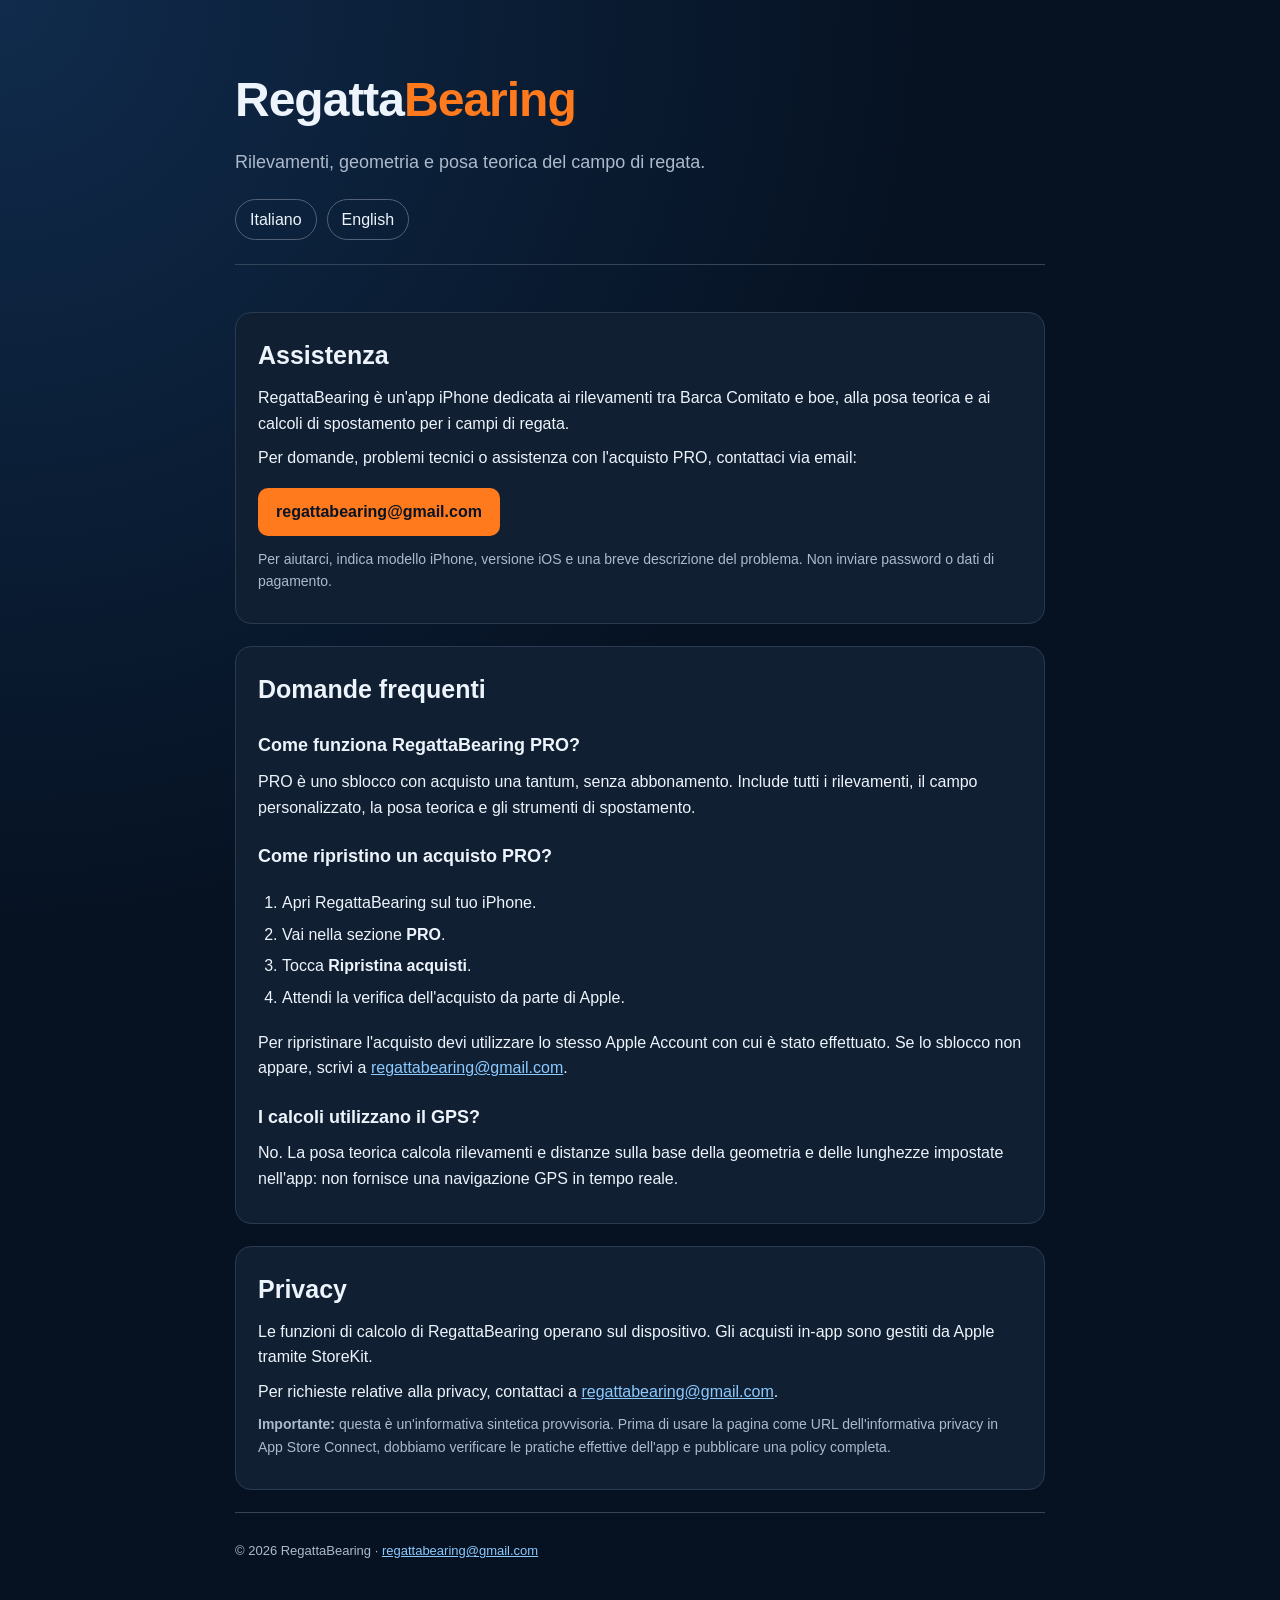
==== index.html @ 89278341 "Create index.html" ====
<!doctype html>
<html lang="it">
<head>
  <meta charset="utf-8">
  <meta name="viewport" content="width=device-width, initial-scale=1">
  <meta name="description" content="Assistenza e informazioni per RegattaBearing, app per rilevamenti e posa teorica dei campi di regata.">
  <title>RegattaBearing | Support</title>
  <style>
    :root{color-scheme:dark;--bg:#061222;--card:#101f32;--text:#edf4fc;--muted:#adbacb;--orange:#ff791d;--blue:#50a9fa}
    *{box-sizing:border-box}html{scroll-behavior:smooth}body{margin:0;background:radial-gradient(circle at top left,#102b4c 0,#061222 45%);color:var(--text);font:16px/1.6 -apple-system,BlinkMacSystemFont,"Segoe UI",sans-serif}
    .wrap{max-width:850px;margin:auto;padding:24px 20px 60px}header{padding:38px 0 24px;border-bottom:1px solid #34455a}h1{margin:0;font-size:clamp(32px,6vw,48px);letter-spacing:-1px}h1 span{color:var(--orange)}.tagline{font-size:18px;color:var(--muted);max-width:700px}
    .nav{display:flex;gap:10px;margin:22px 0 0}.nav a{color:var(--text);text-decoration:none;padding:7px 14px;border:1px solid #536277;border-radius:24px}.nav a:hover{border-color:var(--orange)}
    main{padding-top:25px}.panel{background:var(--card);border:1px solid #2a3b51;border-radius:16px;padding:22px;margin:22px 0}h2{font-size:25px;margin:0 0 10px}h3{margin:22px 0 6px;font-size:18px}p{margin:9px 0}ul,ol{padding-left:24px}li{padding:3px 0}a{color:#8bc9ff;overflow-wrap:anywhere}.mail{display:inline-block;background:var(--orange);color:#091322;padding:11px 18px;border-radius:10px;text-decoration:none;font-weight:700;margin:8px 0 3px}.notice{color:var(--muted);font-size:14px}footer{padding-top:28px;color:var(--muted);font-size:13px;border-top:1px solid #34455a}
    .lang{display:none}.lang.active{display:block}
  </style>
</head>
<body>
<div class="wrap">
  <header>
    <h1>Regatta<span>Bearing</span></h1>
    <p class="tagline" data-it="Rilevamenti, geometria e posa teorica del campo di regata." data-en="Bearings, course geometry and theoretical mark placement.">Rilevamenti, geometria e posa teorica del campo di regata.</p>
    <nav class="nav" aria-label="Language"><a href="#it" id="it-link" aria-label="Italiano">Italiano</a><a href="#en" id="en-link" aria-label="English">English</a></nav>
  </header>
  <main>
    <section class="lang active" id="it" lang="it">
      <div class="panel">
        <h2>Assistenza</h2>
        <p>RegattaBearing è un'app iPhone dedicata ai rilevamenti tra Barca Comitato e boe, alla posa teorica e ai calcoli di spostamento per i campi di regata.</p>
        <p>Per domande, problemi tecnici o assistenza con l'acquisto PRO, contattaci via email:</p>
        <a class="mail" href="mailto:regattabearing@gmail.com?subject=Assistenza%20RegattaBearing">regattabearing@gmail.com</a>
        <p class="notice">Per aiutarci, indica modello iPhone, versione iOS e una breve descrizione del problema. Non inviare password o dati di pagamento.</p>
      </div>
      <div class="panel">
        <h2>Domande frequenti</h2>
        <h3>Come funziona RegattaBearing PRO?</h3>
        <p>PRO è uno sblocco con acquisto una tantum, senza abbonamento. Include tutti i rilevamenti, il campo personalizzato, la posa teorica e gli strumenti di spostamento.</p>
        <h3>Come ripristino un acquisto PRO?</h3>
        <ol><li>Apri RegattaBearing sul tuo iPhone.</li><li>Vai nella sezione <strong>PRO</strong>.</li><li>Tocca <strong>Ripristina acquisti</strong>.</li><li>Attendi la verifica dell'acquisto da parte di Apple.</li></ol>
        <p>Per ripristinare l'acquisto devi utilizzare lo stesso Apple Account con cui è stato effettuato. Se lo sblocco non appare, scrivi a <a href="mailto:regattabearing@gmail.com">regattabearing@gmail.com</a>.</p>
        <h3>I calcoli utilizzano il GPS?</h3>
        <p>No. La posa teorica calcola rilevamenti e distanze sulla base della geometria e delle lunghezze impostate nell'app: non fornisce una navigazione GPS in tempo reale.</p>
      </div>
      <div class="panel" id="privacy-it">
        <h2>Privacy</h2>
        <p>Le funzioni di calcolo di RegattaBearing operano sul dispositivo. Gli acquisti in-app sono gestiti da Apple tramite StoreKit.</p>
        <p>Per richieste relative alla privacy, contattaci a <a href="mailto:regattabearing@gmail.com?subject=Privacy%20RegattaBearing">regattabearing@gmail.com</a>.</p>
        <p class="notice"><strong>Importante:</strong> questa è un'informativa sintetica provvisoria. Prima di usare la pagina come URL dell'informativa privacy in App Store Connect, dobbiamo verificare le pratiche effettive dell'app e pubblicare una policy completa.</p>
      </div>
    </section>
    <section class="lang" id="en" lang="en">
      <div class="panel">
        <h2>Support</h2>
        <p>RegattaBearing is an iPhone app for race-course bearings, theoretical mark placement, and line/mark adjustment calculations.</p>
        <p>For questions, technical issues or help with your PRO purchase, email us:</p>
        <a class="mail" href="mailto:regattabearing@gmail.com?subject=RegattaBearing%20Support">regattabearing@gmail.com</a>
        <p class="notice">Please include your iPhone model, iOS version and a short description of the issue. Never send passwords or payment details.</p>
      </div>
      <div class="panel">
        <h2>Frequently asked questions</h2>
        <h3>How does RegattaBearing PRO work?</h3>
        <p>PRO is a one-time purchase, not a subscription. It unlocks all bearings, custom courses, theoretical mark placement and adjustment tools.</p>
        <h3>How do I restore PRO?</h3>
        <ol><li>Open RegattaBearing on your iPhone.</li><li>Go to the <strong>PRO</strong> tab.</li><li>Tap <strong>Restore Purchases</strong>.</li><li>Wait for Apple to verify the purchase.</li></ol>
        <p>Use the same Apple Account that originally purchased PRO. If the unlock still doesn't appear, contact <a href="mailto:regattabearing@gmail.com">regattabearing@gmail.com</a>.</p>
        <h3>Does the app use GPS navigation?</h3>
        <p>No. Theoretical mark placement calculates bearings and distances from the course geometry and lengths entered in the app. It does not provide live GPS navigation.</p>
      </div>
      <div class="panel" id="privacy-en">
        <h2>Privacy</h2>
        <p>RegattaBearing's calculation features run on the device. In-app purchases are handled by Apple using StoreKit.</p>
        <p>For privacy requests, email <a href="mailto:regattabearing@gmail.com?subject=RegattaBearing%20Privacy">regattabearing@gmail.com</a>.</p>
        <p class="notice"><strong>Important:</strong> this is a temporary summary, not the final privacy policy. We will verify the app's data practices and publish a complete policy before using it as the App Store privacy policy URL.</p>
      </div>
    </section>
  </main>
  <footer>© 2026 RegattaBearing · <a href="mailto:regattabearing@gmail.com">regattabearing@gmail.com</a></footer>
</div>
<script>
  function setLanguage(lang){
    const chosen=lang==='en'?'en':'it';
    document.querySelectorAll('.lang').forEach(s=>s.classList.toggle('active',s.id===chosen));
    document.documentElement.lang=chosen;
    document.querySelector('.tagline').textContent=document.querySelector('.tagline').dataset[chosen];
    document.title='RegattaBearing | '+(chosen==='it'?'Assistenza':'Support');
  }
  function fromHash(){setLanguage(location.hash==='#en'?'en':'it')}
  window.addEventListener('hashchange',fromHash);fromHash();
</script>
</body>
</html>
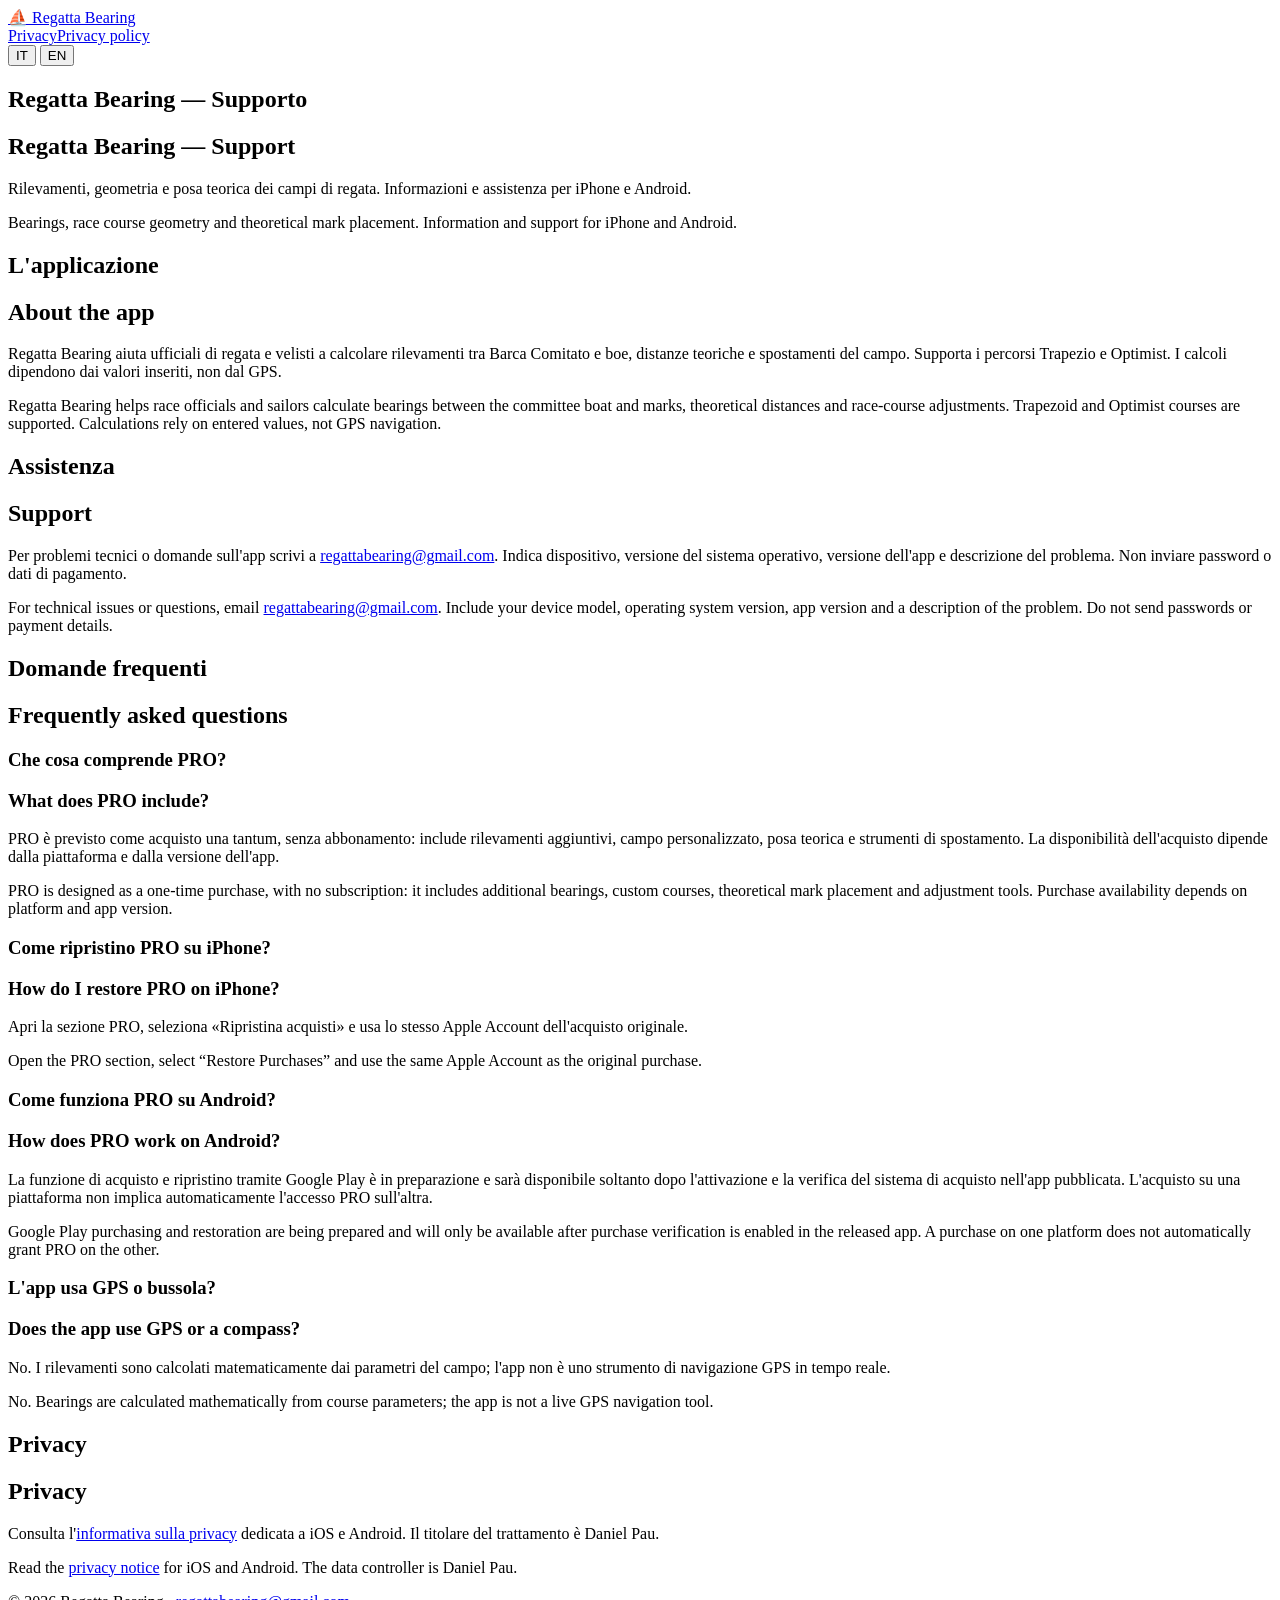
==== commit a37794f6: "Add files via upload" ====
--- a/index.html
+++ b/index.html
@@ -1,90 +1,6 @@
-<!doctype html>
-<html lang="it">
-<head>
-  <meta charset="utf-8">
-  <meta name="viewport" content="width=device-width, initial-scale=1">
-  <meta name="description" content="Assistenza e informazioni per RegattaBearing, app per rilevamenti e posa teorica dei campi di regata.">
-  <title>RegattaBearing | Support</title>
-  <style>
-    :root{color-scheme:dark;--bg:#061222;--card:#101f32;--text:#edf4fc;--muted:#adbacb;--orange:#ff791d;--blue:#50a9fa}
-    *{box-sizing:border-box}html{scroll-behavior:smooth}body{margin:0;background:radial-gradient(circle at top left,#102b4c 0,#061222 45%);color:var(--text);font:16px/1.6 -apple-system,BlinkMacSystemFont,"Segoe UI",sans-serif}
-    .wrap{max-width:850px;margin:auto;padding:24px 20px 60px}header{padding:38px 0 24px;border-bottom:1px solid #34455a}h1{margin:0;font-size:clamp(32px,6vw,48px);letter-spacing:-1px}h1 span{color:var(--orange)}.tagline{font-size:18px;color:var(--muted);max-width:700px}
-    .nav{display:flex;gap:10px;margin:22px 0 0}.nav a{color:var(--text);text-decoration:none;padding:7px 14px;border:1px solid #536277;border-radius:24px}.nav a:hover{border-color:var(--orange)}
-    main{padding-top:25px}.panel{background:var(--card);border:1px solid #2a3b51;border-radius:16px;padding:22px;margin:22px 0}h2{font-size:25px;margin:0 0 10px}h3{margin:22px 0 6px;font-size:18px}p{margin:9px 0}ul,ol{padding-left:24px}li{padding:3px 0}a{color:#8bc9ff;overflow-wrap:anywhere}.mail{display:inline-block;background:var(--orange);color:#091322;padding:11px 18px;border-radius:10px;text-decoration:none;font-weight:700;margin:8px 0 3px}.notice{color:var(--muted);font-size:14px}footer{padding-top:28px;color:var(--muted);font-size:13px;border-top:1px solid #34455a}
-    .lang{display:none}.lang.active{display:block}
-  </style>
-</head>
-<body>
-<div class="wrap">
-  <header>
-    <h1>Regatta<span>Bearing</span></h1>
-    <p class="tagline" data-it="Rilevamenti, geometria e posa teorica del campo di regata." data-en="Bearings, course geometry and theoretical mark placement.">Rilevamenti, geometria e posa teorica del campo di regata.</p>
-    <nav class="nav" aria-label="Language"><a href="#it" id="it-link" aria-label="Italiano">Italiano</a><a href="#en" id="en-link" aria-label="English">English</a></nav>
-  </header>
-  <main>
-    <section class="lang active" id="it" lang="it">
-      <div class="panel">
-        <h2>Assistenza</h2>
-        <p>RegattaBearing è un'app iPhone dedicata ai rilevamenti tra Barca Comitato e boe, alla posa teorica e ai calcoli di spostamento per i campi di regata.</p>
-        <p>Per domande, problemi tecnici o assistenza con l'acquisto PRO, contattaci via email:</p>
-        <a class="mail" href="mailto:regattabearing@gmail.com?subject=Assistenza%20RegattaBearing">regattabearing@gmail.com</a>
-        <p class="notice">Per aiutarci, indica modello iPhone, versione iOS e una breve descrizione del problema. Non inviare password o dati di pagamento.</p>
-      </div>
-      <div class="panel">
-        <h2>Domande frequenti</h2>
-        <h3>Come funziona RegattaBearing PRO?</h3>
-        <p>PRO è uno sblocco con acquisto una tantum, senza abbonamento. Include tutti i rilevamenti, il campo personalizzato, la posa teorica e gli strumenti di spostamento.</p>
-        <h3>Come ripristino un acquisto PRO?</h3>
-        <ol><li>Apri RegattaBearing sul tuo iPhone.</li><li>Vai nella sezione <strong>PRO</strong>.</li><li>Tocca <strong>Ripristina acquisti</strong>.</li><li>Attendi la verifica dell'acquisto da parte di Apple.</li></ol>
-        <p>Per ripristinare l'acquisto devi utilizzare lo stesso Apple Account con cui è stato effettuato. Se lo sblocco non appare, scrivi a <a href="mailto:regattabearing@gmail.com">regattabearing@gmail.com</a>.</p>
-        <h3>I calcoli utilizzano il GPS?</h3>
-        <p>No. La posa teorica calcola rilevamenti e distanze sulla base della geometria e delle lunghezze impostate nell'app: non fornisce una navigazione GPS in tempo reale.</p>
-      </div>
-      <div class="panel" id="privacy-it">
-        <h2>Privacy</h2>
-        <p>Le funzioni di calcolo di RegattaBearing operano sul dispositivo. Gli acquisti in-app sono gestiti da Apple tramite StoreKit.</p>
-        <p>Per richieste relative alla privacy, contattaci a <a href="mailto:regattabearing@gmail.com?subject=Privacy%20RegattaBearing">regattabearing@gmail.com</a>.</p>
-        <p class="notice"><strong>Importante:</strong> questa è un'informativa sintetica provvisoria. Prima di usare la pagina come URL dell'informativa privacy in App Store Connect, dobbiamo verificare le pratiche effettive dell'app e pubblicare una policy completa.</p>
-      </div>
-    </section>
-    <section class="lang" id="en" lang="en">
-      <div class="panel">
-        <h2>Support</h2>
-        <p>RegattaBearing is an iPhone app for race-course bearings, theoretical mark placement, and line/mark adjustment calculations.</p>
-        <p>For questions, technical issues or help with your PRO purchase, email us:</p>
-        <a class="mail" href="mailto:regattabearing@gmail.com?subject=RegattaBearing%20Support">regattabearing@gmail.com</a>
-        <p class="notice">Please include your iPhone model, iOS version and a short description of the issue. Never send passwords or payment details.</p>
-      </div>
-      <div class="panel">
-        <h2>Frequently asked questions</h2>
-        <h3>How does RegattaBearing PRO work?</h3>
-        <p>PRO is a one-time purchase, not a subscription. It unlocks all bearings, custom courses, theoretical mark placement and adjustment tools.</p>
-        <h3>How do I restore PRO?</h3>
-        <ol><li>Open RegattaBearing on your iPhone.</li><li>Go to the <strong>PRO</strong> tab.</li><li>Tap <strong>Restore Purchases</strong>.</li><li>Wait for Apple to verify the purchase.</li></ol>
-        <p>Use the same Apple Account that originally purchased PRO. If the unlock still doesn't appear, contact <a href="mailto:regattabearing@gmail.com">regattabearing@gmail.com</a>.</p>
-        <h3>Does the app use GPS navigation?</h3>
-        <p>No. Theoretical mark placement calculates bearings and distances from the course geometry and lengths entered in the app. It does not provide live GPS navigation.</p>
-      </div>
-      <div class="panel" id="privacy-en">
-        <h2>Privacy</h2>
-        <p>RegattaBearing's calculation features run on the device. In-app purchases are handled by Apple using StoreKit.</p>
-        <p>For privacy requests, email <a href="mailto:regattabearing@gmail.com?subject=RegattaBearing%20Privacy">regattabearing@gmail.com</a>.</p>
-        <p class="notice"><strong>Important:</strong> this is a temporary summary, not the final privacy policy. We will verify the app's data practices and publish a complete policy before using it as the App Store privacy policy URL.</p>
-      </div>
-    </section>
-  </main>
-  <footer>© 2026 RegattaBearing · <a href="mailto:regattabearing@gmail.com">regattabearing@gmail.com</a></footer>
-</div>
-<script>
-  function setLanguage(lang){
-    const chosen=lang==='en'?'en':'it';
-    document.querySelectorAll('.lang').forEach(s=>s.classList.toggle('active',s.id===chosen));
-    document.documentElement.lang=chosen;
-    document.querySelector('.tagline').textContent=document.querySelector('.tagline').dataset[chosen];
-    document.title='RegattaBearing | '+(chosen==='it'?'Assistenza':'Support');
-  }
-  function fromHash(){setLanguage(location.hash==='#en'?'en':'it')}
-  window.addEventListener('hashchange',fromHash);fromHash();
-</script>
-</body>
-</html>
+<!doctype html><html lang="it"><head><meta charset="utf-8"><meta name="viewport" content="width=device-width, initial-scale=1"><meta name="description" content="Regatta Bearing – supporto e informazioni sull'app per iOS e Android."><title>Regatta Bearing | Supporto e assistenza</title><link rel="stylesheet" href="style.css"><script src="app.js" defer></script></head><body><header><div class="inside"><a class="brand" href="./">⛵ Regatta Bearing</a><nav class="nav"><a href="privacy.html"><span class="it">Privacy</span><span class="en">Privacy policy</span></a><div class="lang-toggle" aria-label="Language"><button data-lang="it" type="button">IT</button> <button data-lang="en" type="button">EN</button></div></nav></div></header><main><section class="hero"><h1 class="it">Regatta Bearing — Supporto</h1><h1 class="en">Regatta Bearing — Support</h1><p class="lead it">Rilevamenti, geometria e posa teorica dei campi di regata. Informazioni e assistenza per iPhone e Android.</p><p class="lead en">Bearings, race course geometry and theoretical mark placement. Information and support for iPhone and Android.</p></section>
+<section class="card"><h2 class="it">L'applicazione</h2><h2 class="en">About the app</h2><p class="it">Regatta Bearing aiuta ufficiali di regata e velisti a calcolare rilevamenti tra Barca Comitato e boe, distanze teoriche e spostamenti del campo. Supporta i percorsi Trapezio e Optimist. I calcoli dipendono dai valori inseriti, non dal GPS.</p><p class="en">Regatta Bearing helps race officials and sailors calculate bearings between the committee boat and marks, theoretical distances and race-course adjustments. Trapezoid and Optimist courses are supported. Calculations rely on entered values, not GPS navigation.</p></section>
+<section class="card"><h2 class="it">Assistenza</h2><h2 class="en">Support</h2><p class="it">Per problemi tecnici o domande sull'app scrivi a <a href="mailto:regattabearing@gmail.com">regattabearing@gmail.com</a>. Indica dispositivo, versione del sistema operativo, versione dell'app e descrizione del problema. Non inviare password o dati di pagamento.</p><p class="en">For technical issues or questions, email <a href="mailto:regattabearing@gmail.com">regattabearing@gmail.com</a>. Include your device model, operating system version, app version and a description of the problem. Do not send passwords or payment details.</p></section>
+<section class="card"><h2 class="it">Domande frequenti</h2><h2 class="en">Frequently asked questions</h2><h3 class="it">Che cosa comprende PRO?</h3><h3 class="en">What does PRO include?</h3><p class="it">PRO è previsto come acquisto una tantum, senza abbonamento: include rilevamenti aggiuntivi, campo personalizzato, posa teorica e strumenti di spostamento. La disponibilità dell'acquisto dipende dalla piattaforma e dalla versione dell'app.</p><p class="en">PRO is designed as a one-time purchase, with no subscription: it includes additional bearings, custom courses, theoretical mark placement and adjustment tools. Purchase availability depends on platform and app version.</p><h3 class="it">Come ripristino PRO su iPhone?</h3><h3 class="en">How do I restore PRO on iPhone?</h3><p class="it">Apri la sezione PRO, seleziona «Ripristina acquisti» e usa lo stesso Apple Account dell'acquisto originale.</p><p class="en">Open the PRO section, select “Restore Purchases” and use the same Apple Account as the original purchase.</p><h3 class="it">Come funziona PRO su Android?</h3><h3 class="en">How does PRO work on Android?</h3><p class="it">La funzione di acquisto e ripristino tramite Google Play è in preparazione e sarà disponibile soltanto dopo l'attivazione e la verifica del sistema di acquisto nell'app pubblicata. L'acquisto su una piattaforma non implica automaticamente l'accesso PRO sull'altra.</p><p class="en">Google Play purchasing and restoration are being prepared and will only be available after purchase verification is enabled in the released app. A purchase on one platform does not automatically grant PRO on the other.</p><h3 class="it">L'app usa GPS o bussola?</h3><h3 class="en">Does the app use GPS or a compass?</h3><p class="it">No. I rilevamenti sono calcolati matematicamente dai parametri del campo; l'app non è uno strumento di navigazione GPS in tempo reale.</p><p class="en">No. Bearings are calculated mathematically from course parameters; the app is not a live GPS navigation tool.</p></section>
+<section class="card"><h2 class="it">Privacy</h2><h2 class="en">Privacy</h2><p class="it">Consulta l'<a href="privacy.html?lang=it">informativa sulla privacy</a> dedicata a iOS e Android. Il titolare del trattamento è Daniel Pau.</p><p class="en">Read the <a href="privacy.html?lang=en">privacy notice</a> for iOS and Android. The data controller is Daniel Pau.</p></section>
+<footer>© 2026 Regatta Bearing · <a href="mailto:regattabearing@gmail.com">regattabearing@gmail.com</a></footer></main></body></html>
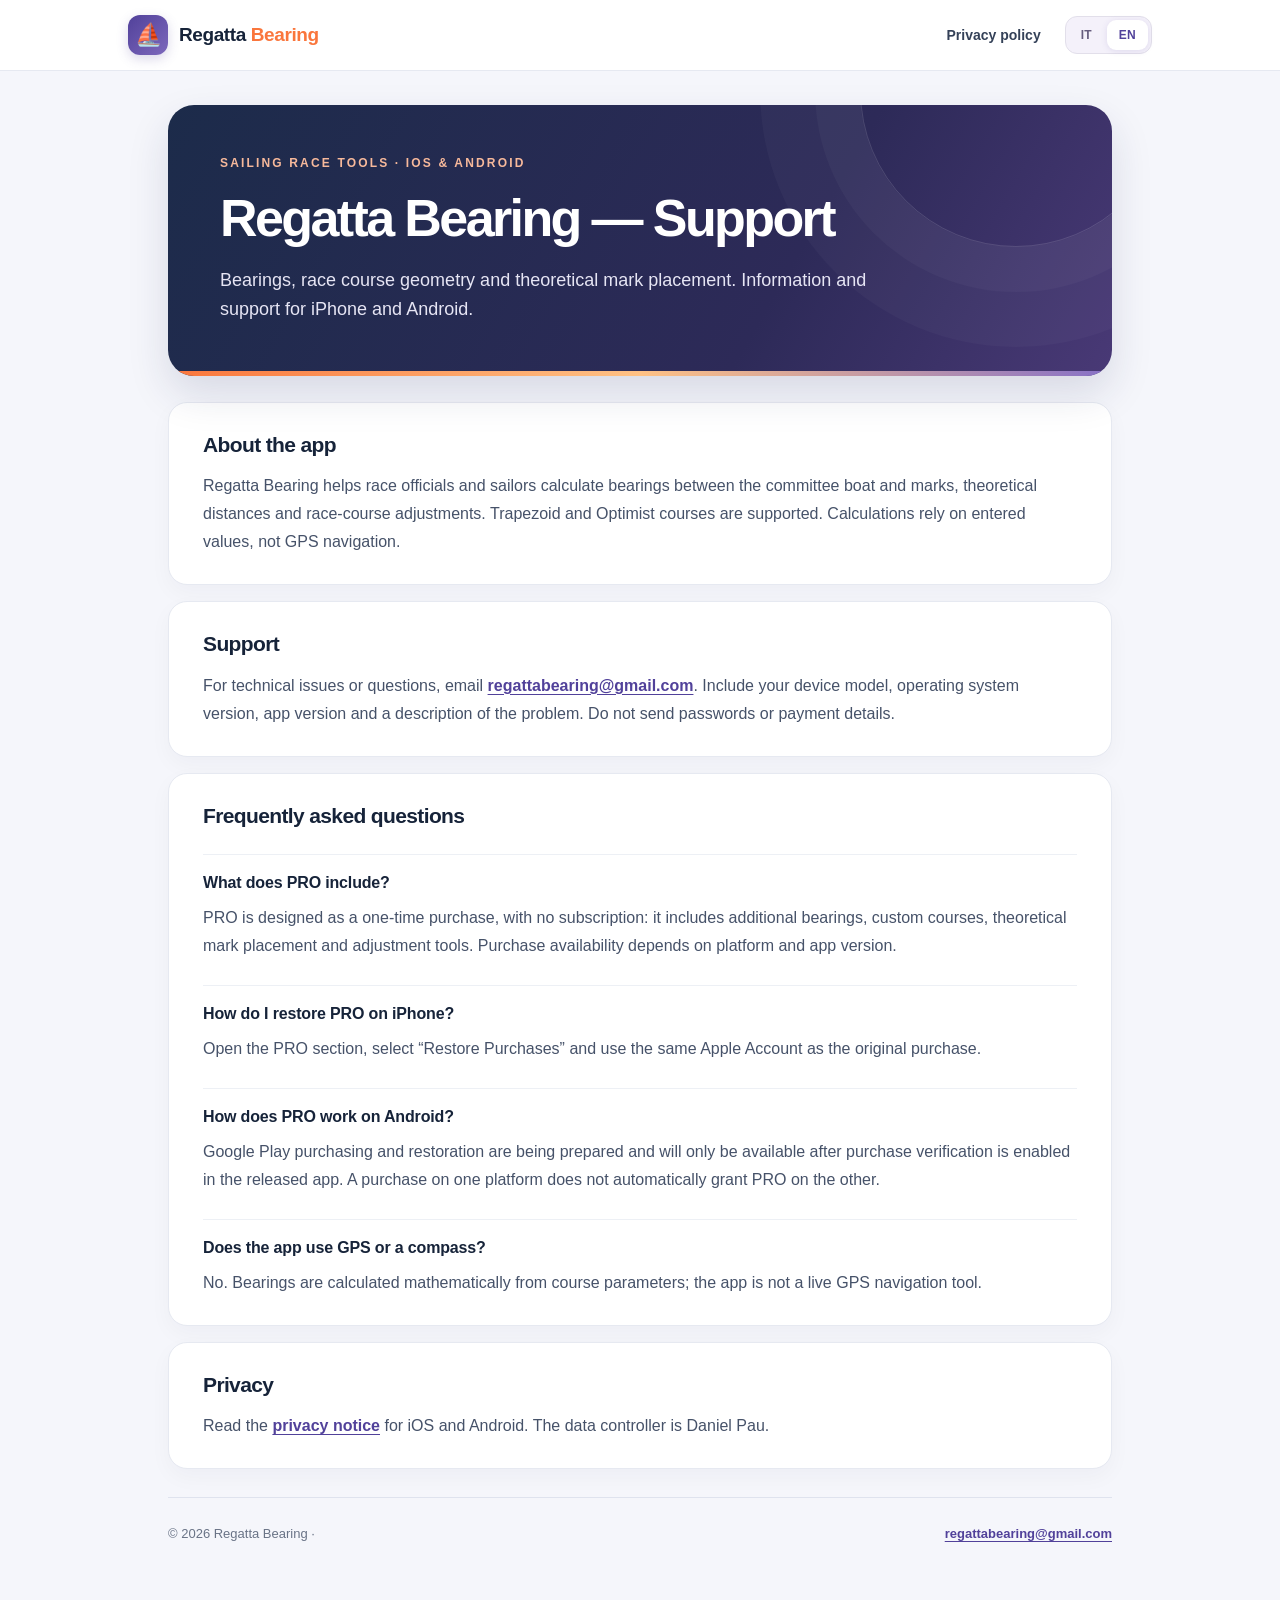
==== commit 17b2bb7c: "Add files via upload" ====
--- a/index.html
+++ b/index.html
@@ -1,6 +1,20 @@
-<!doctype html><html lang="it"><head><meta charset="utf-8"><meta name="viewport" content="width=device-width, initial-scale=1"><meta name="description" content="Regatta Bearing – supporto e informazioni sull'app per iOS e Android."><title>Regatta Bearing | Supporto e assistenza</title><link rel="stylesheet" href="style.css"><script src="app.js" defer></script></head><body><header><div class="inside"><a class="brand" href="./">⛵ Regatta Bearing</a><nav class="nav"><a href="privacy.html"><span class="it">Privacy</span><span class="en">Privacy policy</span></a><div class="lang-toggle" aria-label="Language"><button data-lang="it" type="button">IT</button> <button data-lang="en" type="button">EN</button></div></nav></div></header><main><section class="hero"><h1 class="it">Regatta Bearing — Supporto</h1><h1 class="en">Regatta Bearing — Support</h1><p class="lead it">Rilevamenti, geometria e posa teorica dei campi di regata. Informazioni e assistenza per iPhone e Android.</p><p class="lead en">Bearings, race course geometry and theoretical mark placement. Information and support for iPhone and Android.</p></section>
+<!DOCTYPE html>
+<html lang="it"><head><meta charset="utf-8"/><meta content="width=device-width, initial-scale=1" name="viewport"/><meta content="Regatta Bearing – supporto e informazioni sull'app per iOS e Android." name="description"/><title>Regatta Bearing | Supporto e assistenza</title><style>
+:root{--ink:#162339;--muted:#5c687b;--line:#e6e9f1;--accent:#51419a;--orange:#fa763c;--bg:#f5f6fb;color-scheme:light}
+*{box-sizing:border-box}html{scroll-behavior:smooth}body{margin:0;background:var(--bg);color:var(--ink);font:16px/1.75 -apple-system,BlinkMacSystemFont,"Segoe UI",sans-serif;-webkit-font-smoothing:antialiased}
+header{background:rgba(255,255,255,.95);border-bottom:1px solid var(--line);position:sticky;top:0;z-index:5;backdrop-filter:blur(16px)}header .inside{max-width:1080px;margin:auto;padding:15px 28px;display:flex;justify-content:space-between;align-items:center;gap:16px}
+a{color:var(--accent);text-underline-offset:3px}.brand{display:flex;align-items:center;gap:11px;color:var(--ink);font-weight:800;text-decoration:none;font-size:19px;letter-spacing:-.4px}.brand .brand-mark{background:linear-gradient(135deg,#51419a,#7d68bc);width:40px;height:40px;border-radius:12px;display:grid;place-items:center;color:#fff;font-size:22px;box-shadow:0 4px 12px #51419a35}.brand .brand-orange{color:var(--orange)}
+.nav{display:flex;gap:24px;align-items:center}.nav a{color:#344158;text-decoration:none;font-weight:650;font-size:14px}.nav a:hover{color:var(--accent)}
+.lang-toggle{display:flex;align-items:center;padding:3px;border:1px solid #e2dfea;background:#f4f1fa;border-radius:12px;gap:3px}.lang-toggle button{font:700 12px -apple-system,BlinkMacSystemFont,'Segoe UI',sans-serif;letter-spacing:.02em;color:#655c7d;background:none;border:0;border-radius:9px;padding:8px 12px;cursor:pointer}.lang-toggle button.active{background:#fff;color:var(--accent);box-shadow:0 1px 6px #51419a20}
+main{max-width:1000px;margin:auto;padding:0 28px 64px}.hero{position:relative;overflow:hidden;margin:34px 0 26px;padding:48px 52px 51px;background:linear-gradient(120deg,#1c2b4a 0%,#2d2a58 65%,#493976 100%);color:#fff;border-radius:26px;box-shadow:0 18px 42px #20275222}.hero:before{content:'';position:absolute;width:310px;height:310px;border:1px solid #ffffff23;border-radius:50%;top:-170px;right:-60px;box-shadow:0 0 0 45px #ffffff08,0 0 0 100px #ffffff07}.hero:after{content:'';position:absolute;height:5px;bottom:0;left:0;right:0;background:linear-gradient(90deg,var(--orange),#ffc184,#8771c7)}.hero>*{position:relative;z-index:1}.eyebrow{margin:0 0 15px;color:#f7b99b;font-size:12px;letter-spacing:.18em;font-weight:800;text-transform:uppercase}.hero h1{font-size:clamp(34px,5vw,52px);line-height:1.13;margin:0 0 18px;letter-spacing:-.05em;font-weight:800;max-width:760px}.hero .lead{color:#e6e5f4;font-size:18px;line-height:1.65;max-width:690px;margin:0}.hero .small{color:#d7d4ed;margin:0;font-size:14px}
+.section-heading{font-size:12px;letter-spacing:.13em;text-transform:uppercase;color:#8b81b1;font-weight:800;margin:38px 0 10px}.card{background:#fff;border:1px solid var(--line);border-radius:19px;padding:28px 34px;margin:16px 0;box-shadow:0 8px 22px #1d2a4309}.card h2{margin:0 0 14px;font-size:21px;line-height:1.3;letter-spacing:-.03em}.card h3{margin:25px 0 7px;font-size:16px;letter-spacing:-.01em}.card p{color:#465269;margin:0 0 12px}.card p:last-child{margin-bottom:0}.card a{font-weight:650;overflow-wrap:anywhere}.card h3 + p{margin-bottom:14px}.card h3:not(:first-child){padding-top:14px;border-top:1px solid #edf0f5}.card.privacy-card{padding:29px 34px}
+.hero .small{color:#dddaf2}.notice{font-size:13px;color:#626c7b;background:#eeeff7;border:1px solid #e0e2ed;border-radius:12px;padding:13px 18px;margin-bottom:18px}.small{font-size:14px;color:var(--muted)}footer{display:flex;gap:8px;flex-wrap:wrap;align-items:center;justify-content:space-between;border-top:1px solid #dfe3ee;padding:25px 0;color:#697386;font-size:13px;margin-top:28px}footer a{color:#51419a;font-weight:650}
+html[lang='it'] .en,html[lang='en'] .it{display:none!important}
+@media(max-width:650px){header .inside{padding:12px 16px}.brand{font-size:16px}.brand .brand-mark{width:34px;height:34px;font-size:18px}.nav{gap:9px}.nav a{font-size:12px}main{padding:0 14px 44px}.hero{margin-top:15px;padding:36px 26px 40px;border-radius:19px}.hero h1{font-size:34px}.hero .lead{font-size:16px}.card,.card.privacy-card{padding:23px 21px}.card h2{font-size:20px}.lang-toggle button{padding:7px 9px}footer{padding:18px 4px}}
+</style><script>(function(){const p=new URLSearchParams(location.search).get('lang');document.documentElement.lang=(p==='it'||p==='en')?p:((navigator.language||'it').toLowerCase().startsWith('it')?'it':'en');})();</script></head><body><header><div class="inside"><a class="brand" href="./"><span class="brand-mark">⛵</span><span>Regatta <span class="brand-orange">Bearing</span></span></a><nav class="nav"><a href="privacy.html"><span class="it">Privacy</span><span class="en">Privacy policy</span></a><div aria-label="Language" class="lang-toggle"><button data-lang="it" type="button">IT</button> <button data-lang="en" type="button">EN</button></div></nav></div></header><main><section class="hero"><p class="eyebrow">SAILING RACE TOOLS · iOS &amp; ANDROID</p><h1 class="it">Regatta Bearing — Supporto</h1><h1 class="en">Regatta Bearing — Support</h1><p class="lead it">Rilevamenti, geometria e posa teorica dei campi di regata. Informazioni e assistenza per iPhone e Android.</p><p class="lead en">Bearings, race course geometry and theoretical mark placement. Information and support for iPhone and Android.</p></section>
 <section class="card"><h2 class="it">L'applicazione</h2><h2 class="en">About the app</h2><p class="it">Regatta Bearing aiuta ufficiali di regata e velisti a calcolare rilevamenti tra Barca Comitato e boe, distanze teoriche e spostamenti del campo. Supporta i percorsi Trapezio e Optimist. I calcoli dipendono dai valori inseriti, non dal GPS.</p><p class="en">Regatta Bearing helps race officials and sailors calculate bearings between the committee boat and marks, theoretical distances and race-course adjustments. Trapezoid and Optimist courses are supported. Calculations rely on entered values, not GPS navigation.</p></section>
 <section class="card"><h2 class="it">Assistenza</h2><h2 class="en">Support</h2><p class="it">Per problemi tecnici o domande sull'app scrivi a <a href="mailto:regattabearing@gmail.com">regattabearing@gmail.com</a>. Indica dispositivo, versione del sistema operativo, versione dell'app e descrizione del problema. Non inviare password o dati di pagamento.</p><p class="en">For technical issues or questions, email <a href="mailto:regattabearing@gmail.com">regattabearing@gmail.com</a>. Include your device model, operating system version, app version and a description of the problem. Do not send passwords or payment details.</p></section>
 <section class="card"><h2 class="it">Domande frequenti</h2><h2 class="en">Frequently asked questions</h2><h3 class="it">Che cosa comprende PRO?</h3><h3 class="en">What does PRO include?</h3><p class="it">PRO è previsto come acquisto una tantum, senza abbonamento: include rilevamenti aggiuntivi, campo personalizzato, posa teorica e strumenti di spostamento. La disponibilità dell'acquisto dipende dalla piattaforma e dalla versione dell'app.</p><p class="en">PRO is designed as a one-time purchase, with no subscription: it includes additional bearings, custom courses, theoretical mark placement and adjustment tools. Purchase availability depends on platform and app version.</p><h3 class="it">Come ripristino PRO su iPhone?</h3><h3 class="en">How do I restore PRO on iPhone?</h3><p class="it">Apri la sezione PRO, seleziona «Ripristina acquisti» e usa lo stesso Apple Account dell'acquisto originale.</p><p class="en">Open the PRO section, select “Restore Purchases” and use the same Apple Account as the original purchase.</p><h3 class="it">Come funziona PRO su Android?</h3><h3 class="en">How does PRO work on Android?</h3><p class="it">La funzione di acquisto e ripristino tramite Google Play è in preparazione e sarà disponibile soltanto dopo l'attivazione e la verifica del sistema di acquisto nell'app pubblicata. L'acquisto su una piattaforma non implica automaticamente l'accesso PRO sull'altra.</p><p class="en">Google Play purchasing and restoration are being prepared and will only be available after purchase verification is enabled in the released app. A purchase on one platform does not automatically grant PRO on the other.</p><h3 class="it">L'app usa GPS o bussola?</h3><h3 class="en">Does the app use GPS or a compass?</h3><p class="it">No. I rilevamenti sono calcolati matematicamente dai parametri del campo; l'app non è uno strumento di navigazione GPS in tempo reale.</p><p class="en">No. Bearings are calculated mathematically from course parameters; the app is not a live GPS navigation tool.</p></section>
 <section class="card"><h2 class="it">Privacy</h2><h2 class="en">Privacy</h2><p class="it">Consulta l'<a href="privacy.html?lang=it">informativa sulla privacy</a> dedicata a iOS e Android. Il titolare del trattamento è Daniel Pau.</p><p class="en">Read the <a href="privacy.html?lang=en">privacy notice</a> for iOS and Android. The data controller is Daniel Pau.</p></section>
-<footer>© 2026 Regatta Bearing · <a href="mailto:regattabearing@gmail.com">regattabearing@gmail.com</a></footer></main></body></html>
+<footer>© 2026 Regatta Bearing · <a href="mailto:regattabearing@gmail.com">regattabearing@gmail.com</a></footer></main><script>(function(){const p=new URLSearchParams(location.search).get('lang');const lang=p==='en'||p==='it'?p:(navigator.language||'it').toLowerCase().startsWith('it')?'it':'en';document.documentElement.lang=lang;document.querySelectorAll('[data-lang]').forEach(b=>{b.classList.toggle('active',b.dataset.lang===lang);b.addEventListener('click',()=>{document.documentElement.lang=b.dataset.lang;document.querySelectorAll('[data-lang]').forEach(x=>x.classList.toggle('active',x.dataset.lang===b.dataset.lang));});});})();
+</script></body></html>
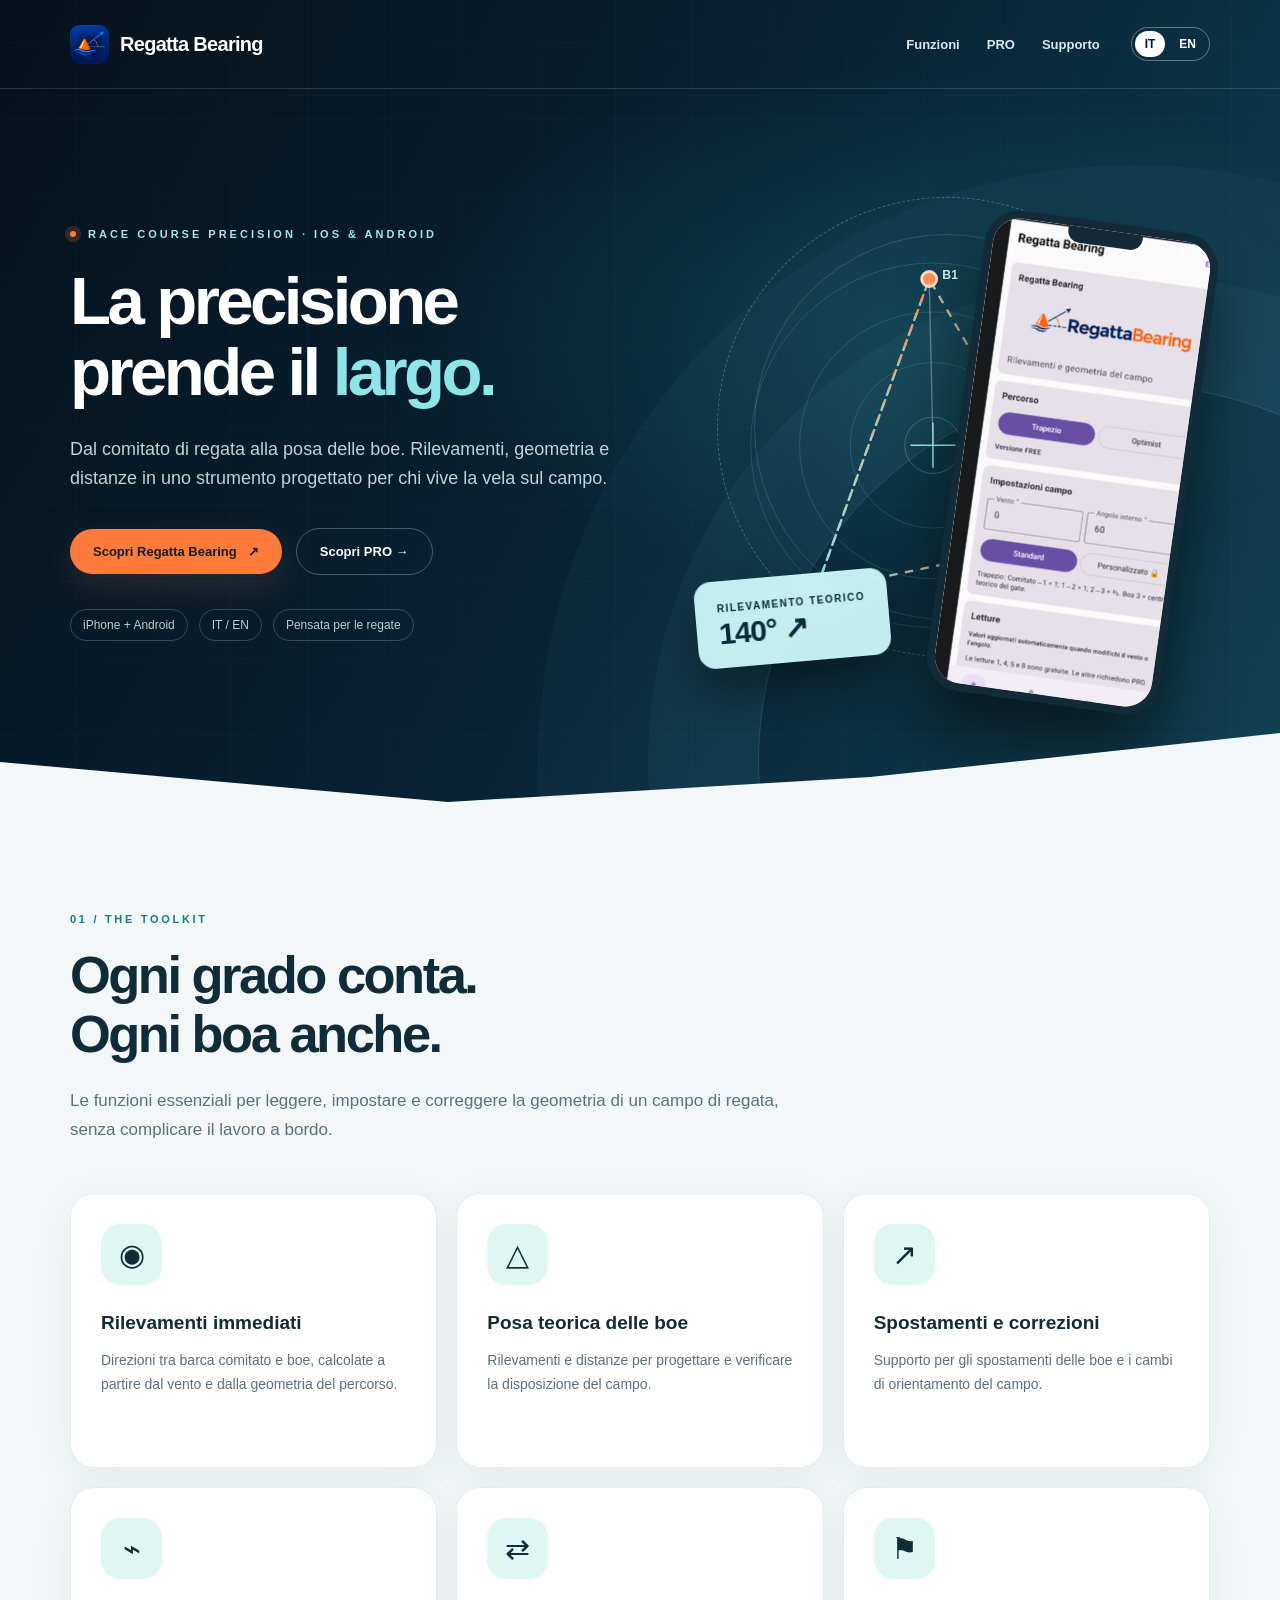
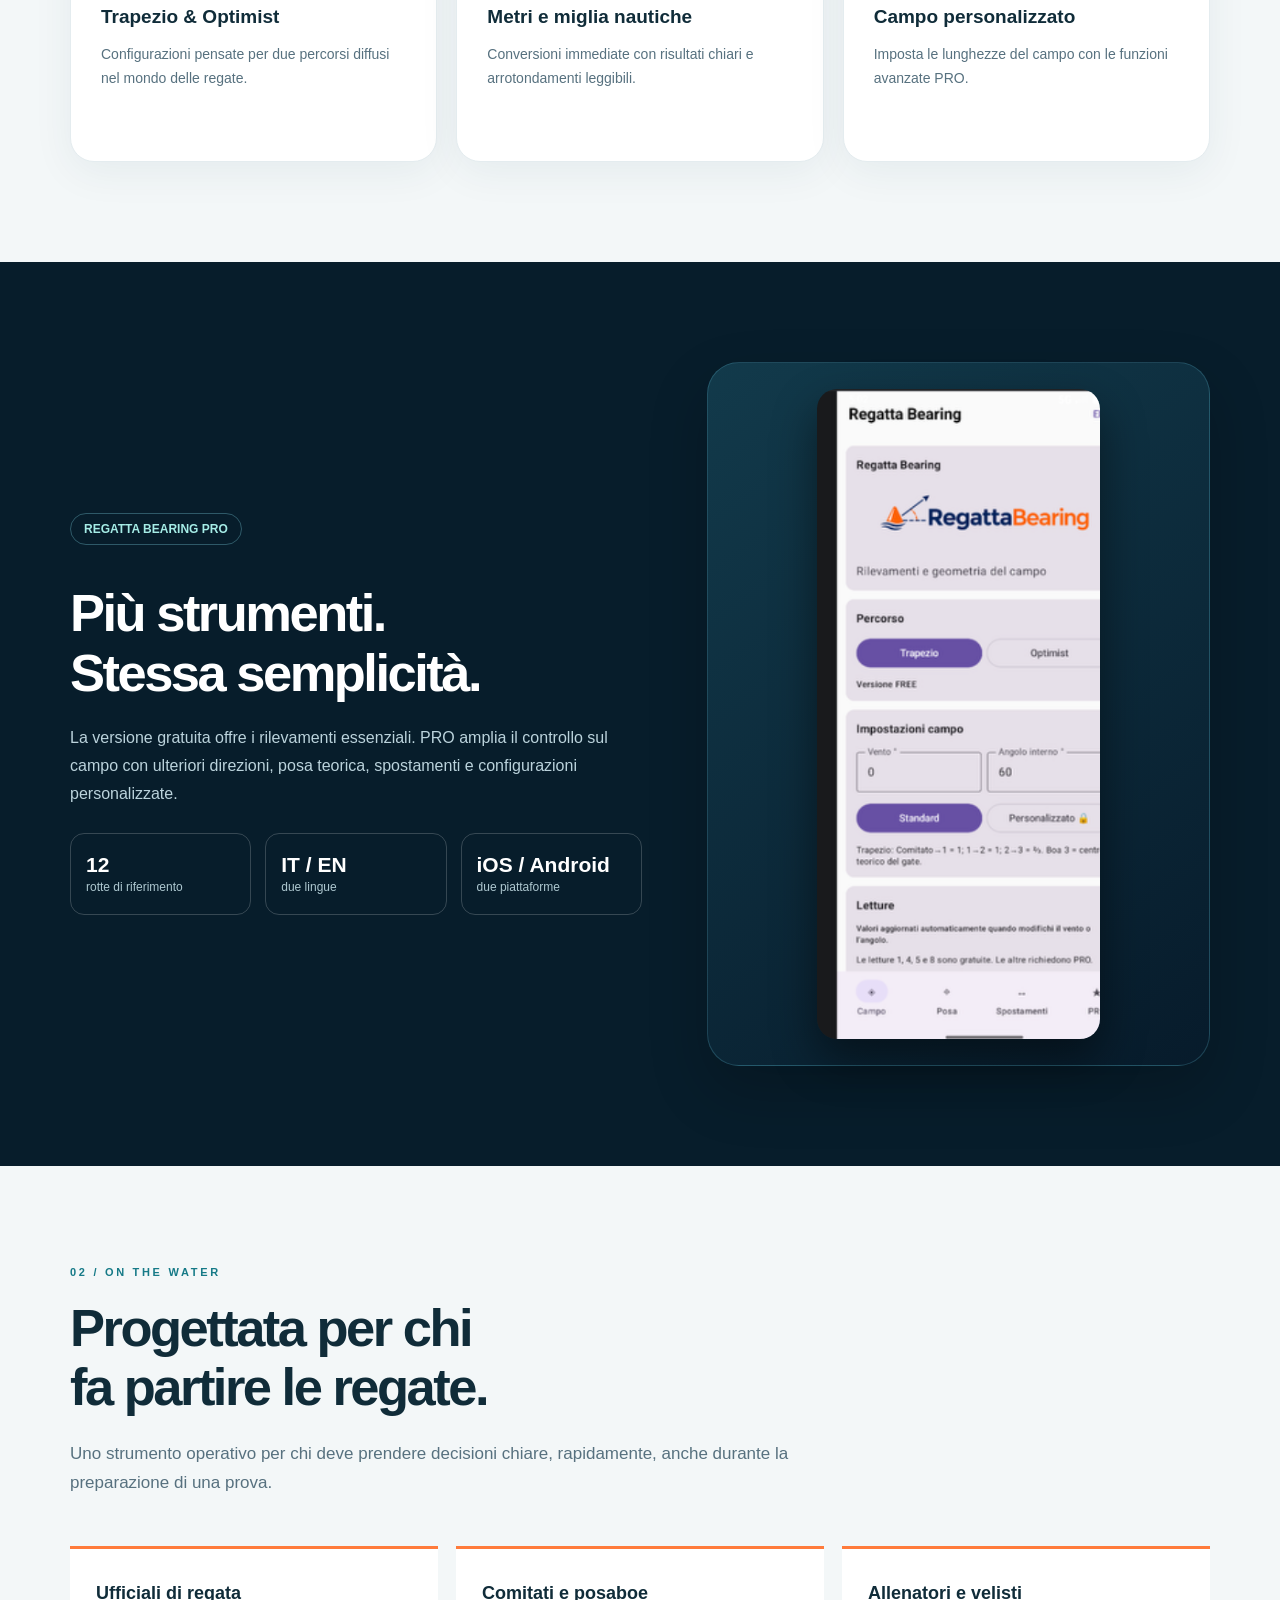
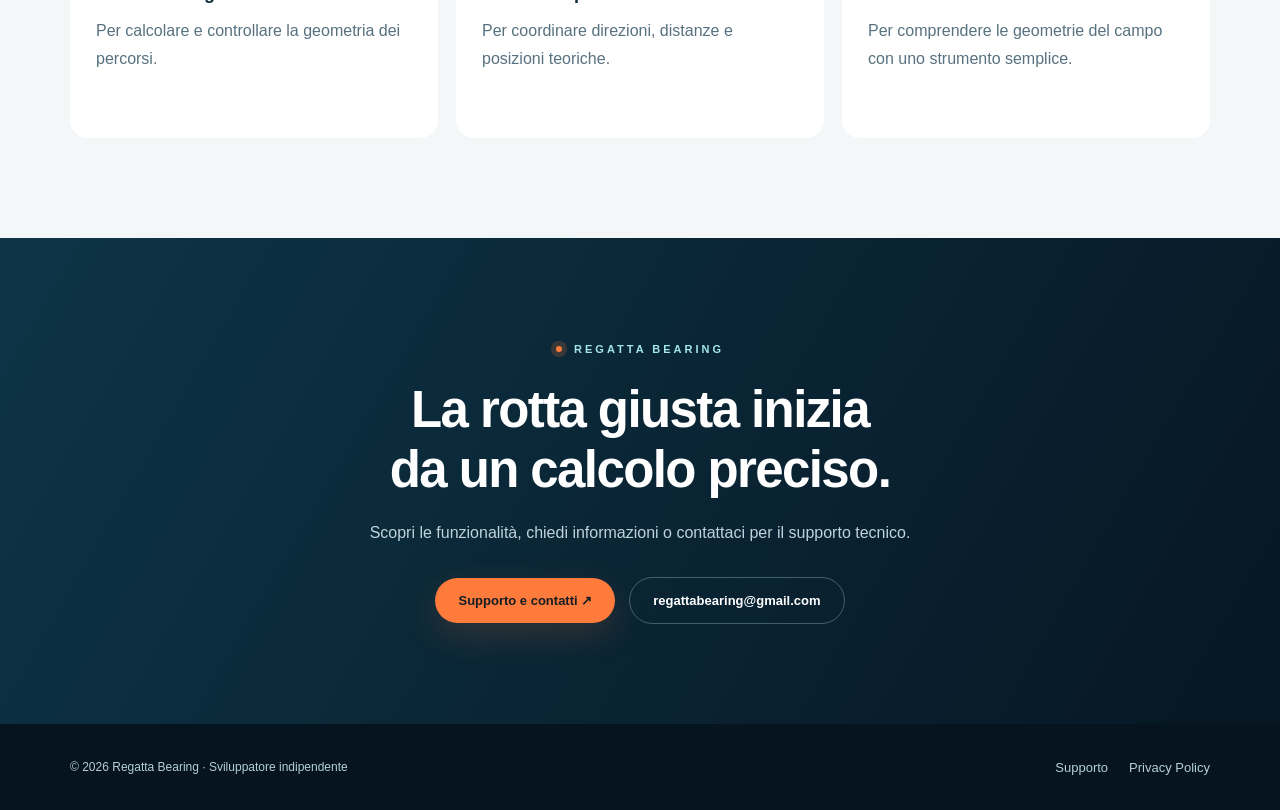
==== commit c8d13260: "Pubblicazione nuova landing Regatta Bearing" ====
--- a/index.html
+++ b/index.html
@@ -1,20 +1,21 @@
-<!DOCTYPE html>
-<html lang="it"><head><meta charset="utf-8"/><meta content="width=device-width, initial-scale=1" name="viewport"/><meta content="Regatta Bearing – supporto e informazioni sull'app per iOS e Android." name="description"/><title>Regatta Bearing | Supporto e assistenza</title><style>
-:root{--ink:#162339;--muted:#5c687b;--line:#e6e9f1;--accent:#51419a;--orange:#fa763c;--bg:#f5f6fb;color-scheme:light}
-*{box-sizing:border-box}html{scroll-behavior:smooth}body{margin:0;background:var(--bg);color:var(--ink);font:16px/1.75 -apple-system,BlinkMacSystemFont,"Segoe UI",sans-serif;-webkit-font-smoothing:antialiased}
-header{background:rgba(255,255,255,.95);border-bottom:1px solid var(--line);position:sticky;top:0;z-index:5;backdrop-filter:blur(16px)}header .inside{max-width:1080px;margin:auto;padding:15px 28px;display:flex;justify-content:space-between;align-items:center;gap:16px}
-a{color:var(--accent);text-underline-offset:3px}.brand{display:flex;align-items:center;gap:11px;color:var(--ink);font-weight:800;text-decoration:none;font-size:19px;letter-spacing:-.4px}.brand .brand-mark{background:linear-gradient(135deg,#51419a,#7d68bc);width:40px;height:40px;border-radius:12px;display:grid;place-items:center;color:#fff;font-size:22px;box-shadow:0 4px 12px #51419a35}.brand .brand-orange{color:var(--orange)}
-.nav{display:flex;gap:24px;align-items:center}.nav a{color:#344158;text-decoration:none;font-weight:650;font-size:14px}.nav a:hover{color:var(--accent)}
-.lang-toggle{display:flex;align-items:center;padding:3px;border:1px solid #e2dfea;background:#f4f1fa;border-radius:12px;gap:3px}.lang-toggle button{font:700 12px -apple-system,BlinkMacSystemFont,'Segoe UI',sans-serif;letter-spacing:.02em;color:#655c7d;background:none;border:0;border-radius:9px;padding:8px 12px;cursor:pointer}.lang-toggle button.active{background:#fff;color:var(--accent);box-shadow:0 1px 6px #51419a20}
-main{max-width:1000px;margin:auto;padding:0 28px 64px}.hero{position:relative;overflow:hidden;margin:34px 0 26px;padding:48px 52px 51px;background:linear-gradient(120deg,#1c2b4a 0%,#2d2a58 65%,#493976 100%);color:#fff;border-radius:26px;box-shadow:0 18px 42px #20275222}.hero:before{content:'';position:absolute;width:310px;height:310px;border:1px solid #ffffff23;border-radius:50%;top:-170px;right:-60px;box-shadow:0 0 0 45px #ffffff08,0 0 0 100px #ffffff07}.hero:after{content:'';position:absolute;height:5px;bottom:0;left:0;right:0;background:linear-gradient(90deg,var(--orange),#ffc184,#8771c7)}.hero>*{position:relative;z-index:1}.eyebrow{margin:0 0 15px;color:#f7b99b;font-size:12px;letter-spacing:.18em;font-weight:800;text-transform:uppercase}.hero h1{font-size:clamp(34px,5vw,52px);line-height:1.13;margin:0 0 18px;letter-spacing:-.05em;font-weight:800;max-width:760px}.hero .lead{color:#e6e5f4;font-size:18px;line-height:1.65;max-width:690px;margin:0}.hero .small{color:#d7d4ed;margin:0;font-size:14px}
-.section-heading{font-size:12px;letter-spacing:.13em;text-transform:uppercase;color:#8b81b1;font-weight:800;margin:38px 0 10px}.card{background:#fff;border:1px solid var(--line);border-radius:19px;padding:28px 34px;margin:16px 0;box-shadow:0 8px 22px #1d2a4309}.card h2{margin:0 0 14px;font-size:21px;line-height:1.3;letter-spacing:-.03em}.card h3{margin:25px 0 7px;font-size:16px;letter-spacing:-.01em}.card p{color:#465269;margin:0 0 12px}.card p:last-child{margin-bottom:0}.card a{font-weight:650;overflow-wrap:anywhere}.card h3 + p{margin-bottom:14px}.card h3:not(:first-child){padding-top:14px;border-top:1px solid #edf0f5}.card.privacy-card{padding:29px 34px}
-.hero .small{color:#dddaf2}.notice{font-size:13px;color:#626c7b;background:#eeeff7;border:1px solid #e0e2ed;border-radius:12px;padding:13px 18px;margin-bottom:18px}.small{font-size:14px;color:var(--muted)}footer{display:flex;gap:8px;flex-wrap:wrap;align-items:center;justify-content:space-between;border-top:1px solid #dfe3ee;padding:25px 0;color:#697386;font-size:13px;margin-top:28px}footer a{color:#51419a;font-weight:650}
-html[lang='it'] .en,html[lang='en'] .it{display:none!important}
-@media(max-width:650px){header .inside{padding:12px 16px}.brand{font-size:16px}.brand .brand-mark{width:34px;height:34px;font-size:18px}.nav{gap:9px}.nav a{font-size:12px}main{padding:0 14px 44px}.hero{margin-top:15px;padding:36px 26px 40px;border-radius:19px}.hero h1{font-size:34px}.hero .lead{font-size:16px}.card,.card.privacy-card{padding:23px 21px}.card h2{font-size:20px}.lang-toggle button{padding:7px 9px}footer{padding:18px 4px}}
-</style><script>(function(){const p=new URLSearchParams(location.search).get('lang');document.documentElement.lang=(p==='it'||p==='en')?p:((navigator.language||'it').toLowerCase().startsWith('it')?'it':'en');})();</script></head><body><header><div class="inside"><a class="brand" href="./"><span class="brand-mark">⛵</span><span>Regatta <span class="brand-orange">Bearing</span></span></a><nav class="nav"><a href="privacy.html"><span class="it">Privacy</span><span class="en">Privacy policy</span></a><div aria-label="Language" class="lang-toggle"><button data-lang="it" type="button">IT</button> <button data-lang="en" type="button">EN</button></div></nav></div></header><main><section class="hero"><p class="eyebrow">SAILING RACE TOOLS · iOS &amp; ANDROID</p><h1 class="it">Regatta Bearing — Supporto</h1><h1 class="en">Regatta Bearing — Support</h1><p class="lead it">Rilevamenti, geometria e posa teorica dei campi di regata. Informazioni e assistenza per iPhone e Android.</p><p class="lead en">Bearings, race course geometry and theoretical mark placement. Information and support for iPhone and Android.</p></section>
-<section class="card"><h2 class="it">L'applicazione</h2><h2 class="en">About the app</h2><p class="it">Regatta Bearing aiuta ufficiali di regata e velisti a calcolare rilevamenti tra Barca Comitato e boe, distanze teoriche e spostamenti del campo. Supporta i percorsi Trapezio e Optimist. I calcoli dipendono dai valori inseriti, non dal GPS.</p><p class="en">Regatta Bearing helps race officials and sailors calculate bearings between the committee boat and marks, theoretical distances and race-course adjustments. Trapezoid and Optimist courses are supported. Calculations rely on entered values, not GPS navigation.</p></section>
-<section class="card"><h2 class="it">Assistenza</h2><h2 class="en">Support</h2><p class="it">Per problemi tecnici o domande sull'app scrivi a <a href="mailto:regattabearing@gmail.com">regattabearing@gmail.com</a>. Indica dispositivo, versione del sistema operativo, versione dell'app e descrizione del problema. Non inviare password o dati di pagamento.</p><p class="en">For technical issues or questions, email <a href="mailto:regattabearing@gmail.com">regattabearing@gmail.com</a>. Include your device model, operating system version, app version and a description of the problem. Do not send passwords or payment details.</p></section>
-<section class="card"><h2 class="it">Domande frequenti</h2><h2 class="en">Frequently asked questions</h2><h3 class="it">Che cosa comprende PRO?</h3><h3 class="en">What does PRO include?</h3><p class="it">PRO è previsto come acquisto una tantum, senza abbonamento: include rilevamenti aggiuntivi, campo personalizzato, posa teorica e strumenti di spostamento. La disponibilità dell'acquisto dipende dalla piattaforma e dalla versione dell'app.</p><p class="en">PRO is designed as a one-time purchase, with no subscription: it includes additional bearings, custom courses, theoretical mark placement and adjustment tools. Purchase availability depends on platform and app version.</p><h3 class="it">Come ripristino PRO su iPhone?</h3><h3 class="en">How do I restore PRO on iPhone?</h3><p class="it">Apri la sezione PRO, seleziona «Ripristina acquisti» e usa lo stesso Apple Account dell'acquisto originale.</p><p class="en">Open the PRO section, select “Restore Purchases” and use the same Apple Account as the original purchase.</p><h3 class="it">Come funziona PRO su Android?</h3><h3 class="en">How does PRO work on Android?</h3><p class="it">La funzione di acquisto e ripristino tramite Google Play è in preparazione e sarà disponibile soltanto dopo l'attivazione e la verifica del sistema di acquisto nell'app pubblicata. L'acquisto su una piattaforma non implica automaticamente l'accesso PRO sull'altra.</p><p class="en">Google Play purchasing and restoration are being prepared and will only be available after purchase verification is enabled in the released app. A purchase on one platform does not automatically grant PRO on the other.</p><h3 class="it">L'app usa GPS o bussola?</h3><h3 class="en">Does the app use GPS or a compass?</h3><p class="it">No. I rilevamenti sono calcolati matematicamente dai parametri del campo; l'app non è uno strumento di navigazione GPS in tempo reale.</p><p class="en">No. Bearings are calculated mathematically from course parameters; the app is not a live GPS navigation tool.</p></section>
-<section class="card"><h2 class="it">Privacy</h2><h2 class="en">Privacy</h2><p class="it">Consulta l'<a href="privacy.html?lang=it">informativa sulla privacy</a> dedicata a iOS e Android. Il titolare del trattamento è Daniel Pau.</p><p class="en">Read the <a href="privacy.html?lang=en">privacy notice</a> for iOS and Android. The data controller is Daniel Pau.</p></section>
-<footer>© 2026 Regatta Bearing · <a href="mailto:regattabearing@gmail.com">regattabearing@gmail.com</a></footer></main><script>(function(){const p=new URLSearchParams(location.search).get('lang');const lang=p==='en'||p==='it'?p:(navigator.language||'it').toLowerCase().startsWith('it')?'it':'en';document.documentElement.lang=lang;document.querySelectorAll('[data-lang]').forEach(b=>{b.classList.toggle('active',b.dataset.lang===lang);b.addEventListener('click',()=>{document.documentElement.lang=b.dataset.lang;document.querySelectorAll('[data-lang]').forEach(x=>x.classList.toggle('active',x.dataset.lang===b.dataset.lang));});});})();
-</script></body></html>
+<!doctype html>
+<html lang="it"><head><meta charset="utf-8"><meta name="viewport" content="width=device-width,initial-scale=1"><meta name="theme-color" content="#061827"><meta name="description" content="Regatta Bearing: precisione e geometria dei campi di regata. Rilevamenti, posa teorica e spostamenti per iOS e Android."><title>Regatta Bearing — Precision on the water</title><link rel="icon" href="app-icon.png"><style>
+:root{--navy:#061827;--mid:#0d3047;--cyan:#8fe4e7;--orange:#ff7b3b;--paper:#f3f7f8;--ink:#102c39;--soft:#57717f}*{box-sizing:border-box}html{scroll-behavior:smooth}body{margin:0;background:var(--paper);font-family:Inter,-apple-system,BlinkMacSystemFont,"Segoe UI",sans-serif;color:var(--ink);-webkit-font-smoothing:antialiased}a{color:inherit}button{font:inherit;cursor:pointer}.wrap{max-width:1200px;margin:auto;padding:0 30px}.header{position:absolute;top:0;left:0;right:0;z-index:5;border-bottom:1px solid #ffffff26}.nav{height:88px;display:flex;align-items:center;justify-content:space-between;gap:30px}.brand{display:flex;align-items:center;gap:11px;text-decoration:none;color:white;font-size:20px;font-weight:850;letter-spacing:-.7px}.brand img{width:39px;height:39px;object-fit:contain;border-radius:9px}.navright{display:flex;align-items:center;gap:31px}.navlinks{display:flex;align-items:center;gap:27px}.navlinks a{text-decoration:none;font-size:13px;color:#d9e9ee;font-weight:650;transition:color .2s}.navlinks a:hover{color:white}.lang{display:flex;gap:4px;border:1px solid #ffffff59;border-radius:50px;padding:3px}.lang button{background:transparent;color:#fff;border:0;border-radius:30px;padding:6px 10px;font-size:12px;font-weight:800}.lang button.on{background:white;color:var(--navy)}.hero{min-height:790px;position:relative;overflow:hidden;color:#fff;background:linear-gradient(118deg,#04111c 0%,#082235 51%,#124154 100%)}.hero:before{content:"";position:absolute;inset:0;background:radial-gradient(ellipse at 70% 40%,#2cb9b42b,transparent 38%),repeating-linear-gradient(0deg,transparent 0px,transparent 76px,#ffffff08 77px),repeating-linear-gradient(90deg,transparent 0px,transparent 76px,#ffffff08 77px);pointer-events:none}.hero:after{content:"";position:absolute;bottom:-40%;right:-18%;height:750px;width:750px;border:1px solid #88e1e333;border-radius:50%;box-shadow:0 0 0 110px #7bdde90a,0 0 0 220px #7bdde908;pointer-events:none}.hero-inner{position:relative;z-index:2;padding-top:177px;padding-bottom:125px;display:grid;grid-template-columns:minmax(0,1.04fr) minmax(0,.96fr);align-items:center;gap:44px}.kicker{display:inline-flex;align-items:center;gap:12px;text-transform:uppercase;letter-spacing:3px;font-size:11px;font-weight:850;color:#a4e7e8}.kicker:before{content:"";height:6px;width:6px;background:var(--orange);border-radius:50%;box-shadow:0 0 0 5px #ff7b3b30}.hero h1{margin:24px 0 27px;font-size:clamp(46px,5.25vw,75px);letter-spacing:-3.6px;line-height:1.06;font-weight:850;max-width:620px}.hero h1 em{font-style:normal;color:var(--cyan)}.lead{color:#bfd3dc;max-width:540px;font-size:18px;line-height:1.65;margin:0 0 34px;display:block}.actions{display:flex;align-items:center;gap:14px;flex-wrap:wrap}.primary,.outline{display:inline-flex;gap:11px;justify-content:center;align-items:center;text-decoration:none;border-radius:50px;padding:15px 23px;font-weight:800;font-size:13px;transition:transform .2s,background .2s}.primary{background:var(--orange);color:#151d24;box-shadow:0 12px 35px #ff7b3b29}.outline{border:1px solid #94c0cd65;color:white}.primary:hover,.outline:hover{transform:translateY(-3px)}.hero-meta{margin-top:34px;display:flex;flex-wrap:wrap;gap:11px;color:#b5d0d5;font-size:12px}.hero-meta span{padding:8px 12px;border:1px solid #ffffff31;border-radius:30px}.visual{height:510px;position:relative;display:flex;align-items:center;justify-content:center}.ring{width:460px;height:460px;border:1px dashed #86dde45b;border-radius:50%;position:absolute;top:20px;left:calc(50% - 230px);animation:spin 110s linear infinite}.ring:after{content:"";position:absolute;inset:36px;border:1px solid #a2e2e72c;border-radius:50%}@keyframes spin{to{transform:rotate(360deg)}}.field{width:100%;max-width:560px;position:absolute;top:25px;left:0;filter:drop-shadow(0 10px 35px #06151d55)}.phone{position:absolute;width:235px;height:485px;right:20px;top:43px;border:8px solid #132b38;border-radius:35px;background:#e7e2ea;transform:rotate(8deg);box-shadow:0 38px 70px #0008;overflow:hidden}.phone:before{content:"";position:absolute;background:#152a39;z-index:2;width:75px;height:16px;border-radius:0 0 12px 12px;top:0;left:calc(50% - 37px)}.phone img{width:100%;height:100%;object-fit:cover;object-position:top}.floatbox{position:absolute;left:12px;bottom:25px;backdrop-filter:blur(16px);background:#d4fcffeb;color:#09283a;border-radius:17px;padding:17px 22px;box-shadow:0 25px 50px #0006;transform:rotate(-5deg)}.floatbox b{display:block;font-size:30px;letter-spacing:-1px}.floatbox small{font-size:10px;text-transform:uppercase;letter-spacing:1.5px;font-weight:800}.wave{height:100px;background:var(--paper);clip-path:polygon(0 49%,35% 89%,68% 64%,100% 20%,100% 100%,0 100%);margin-top:-99px;position:relative;z-index:2}.section{padding:100px 0}.section-eyebrow{font-size:11px;text-transform:uppercase;font-weight:850;letter-spacing:2.7px;color:#167a87}.section h2{font-size:clamp(35px,4.1vw,57px);line-height:1.13;letter-spacing:-2.5px;margin:20px 0 22px;max-width:850px}.section-intro{color:var(--soft);max-width:735px;line-height:1.75;font-size:17px;margin:0 0 48px}.features{display:grid;grid-template-columns:repeat(3,1fr);gap:19px}.feature{background:#fff;border:1px solid #e4ecef;padding:30px 30px 38px;border-radius:24px;min-height:275px;box-shadow:0 10px 40px #173d5010;transition:transform .2s}.feature:hover{transform:translateY(-6px)}.symbol{font-size:30px;width:61px;height:61px;display:grid;place-items:center;background:#dff7f3;border-radius:19px;margin-bottom:26px}.feature h3{font-size:19px;line-height:1.3;margin:0 0 13px}.feature p{color:var(--soft);line-height:1.7;font-size:14px;margin:0}.product{background:#071d2b;color:#fff;overflow:hidden}.productgrid{display:grid;grid-template-columns:minmax(0,1fr) minmax(0,.88fr);align-items:center;gap:65px}.product h2{color:#fff}.product p{color:#bbd3dc;line-height:1.75;max-width:560px;margin:0 0 22px}.panel{background:linear-gradient(145deg,#123a4b,#071b2b);padding:26px;border:1px solid #5bacc345;border-radius:32px;position:relative;box-shadow:0 25px 60px #0003}.panel img{max-height:650px;width:auto;max-width:100%;display:block;margin:auto;border-radius:20px;box-shadow:0 20px 45px #0007}.tag{display:inline-block;border:1px solid #6ab4c366;color:#a5ece6;font-size:12px;font-weight:750;padding:8px 13px;border-radius:50px;margin-bottom:18px}.stats{display:grid;grid-template-columns:repeat(3,1fr);gap:14px;margin-top:25px}.stat{padding:19px 15px;border:1px solid #ffffff30;border-radius:14px}.stat strong{font-size:21px;display:block}.stat span{font-size:12px;color:#aec8d0}.audience{display:grid;grid-template-columns:repeat(3,1fr);gap:18px}.audience article{border-top:3px solid var(--orange);padding:24px 26px 32px;min-height:192px;background:#fff;border-radius:0 0 18px 18px}.audience h3{font-size:18px;line-height:1.35;margin:8px 0 12px}.audience p{color:var(--soft);line-height:1.7;margin:0}.endcap{padding:100px 30px;text-align:center;background:linear-gradient(120deg,#0d3547,#071623);color:#fff}.endcap h2{font-size:clamp(32px,4vw,51px);letter-spacing:-1.6px;line-height:1.17;margin:24px auto 19px;max-width:840px}.endcap p{color:#bfd3dc;line-height:1.75;max-width:610px;margin:0 auto 30px}.footer{background:#05141f;color:#b6d0d8;padding:34px 0}.footer .wrap{display:flex;justify-content:space-between;gap:24px;flex-wrap:wrap;align-items:center}.footer a{text-decoration:none;margin-left:21px;font-size:13px}.footer a:hover{text-decoration:underline}.footer small{font-size:12px}.it,.en{display:none}html[lang=it] .it,html[lang=en] .en{display:revert}html[lang=it] a.it.primary,html[lang=en] a.en.primary,html[lang=it] a.it.outline,html[lang=en] a.en.outline{display:inline-flex}html[lang=it] .it.flex,html[lang=en] .en.flex{display:flex}@media(max-width:960px){.hero-inner{grid-template-columns:1fr;padding-top:153px;gap:15px}.visual{height:450px;max-width:560px;margin:auto;width:100%}.hero{min-height:1000px}.features,.audience{grid-template-columns:1fr 1fr}.productgrid{grid-template-columns:1fr}.navlinks{gap:13px}}@media(max-width:600px){.wrap{padding:0 21px}.header .nav{height:70px}.brand{font-size:17px}.brand img{width:32px;height:32px}.navlinks{display:none}.hero-inner{padding-top:132px;padding-bottom:95px}.hero h1{letter-spacing:-2px;font-size:clamp(42px,10.6vw,58px);line-height:1.08}.lead{font-size:16px}.hero{min-height:930px}.visual{height:380px}.field{top:20px}.ring{transform:scale(.72);left:calc(50% - 230px);top:-24px}.phone{right:20px;width:195px;height:395px;top:20px}.floatbox{left:0;bottom:14px;padding:12px}.floatbox b{font-size:23px}.wave{height:60px;margin-top:-58px}.section{padding:69px 0}.features,.audience{grid-template-columns:1fr}.section h2{letter-spacing:-1.8px}.panel{padding:23px}.footer .wrap{display:block}.footer a{margin:12px 16px 0 0;display:inline-block}.stats{grid-template-columns:1fr 1fr 1fr}.stat{padding:12px 8px}.stat strong{font-size:16px}.stat span{font-size:10px}}
+@media(prefers-reduced-motion:reduce){*{scroll-behavior:auto!important;animation:none!important;transition:none!important}}
+
+/* Language-aware flow: headings and paragraphs must remain block-level. */
+html[lang="it"] h1.it,html[lang="en"] h1.en,html[lang="it"] h2.it,html[lang="en"] h2.en,html[lang="it"] h3.it,html[lang="en"] h3.en,html[lang="it"] p.it,html[lang="en"] p.en{display:block}
+html[lang="it"] .navlinks a.it,html[lang="en"] .navlinks a.en{display:inline-block}
+html[lang="it"] .footer a.it,html[lang="en"] .footer a.en{display:inline-block}
+.hero-inner>div:first-child{min-width:0}.hero .visual{min-width:0}.section .wrap>.section-eyebrow{display:block}.audience article,.feature{overflow-wrap:break-word}.footer .wrap{align-items:center}
+@media(max-width:960px){.hero-inner{grid-template-columns:minmax(0,1fr)}.hero h1{max-width:740px}.productgrid{grid-template-columns:1fr}.panel{max-width:550px;margin:0 auto;width:100%}}
+@media(max-width:600px){.hero-inner{gap:30px}.section h2{font-size:clamp(34px,9vw,44px);line-height:1.15}.feature{min-height:auto;padding:27px}.audience article{min-height:auto}.product .stats{gap:7px}.endcap{padding:76px 22px}.endcap .actions{flex-direction:column}.endcap .actions a{max-width:100%;overflow-wrap:anywhere}.hero .visual{overflow:visible}}
+</style></head><body>
+<header class="header"><nav class="nav wrap"><a class="brand" href="/"><img src="app-icon.png" alt="Regatta Bearing">Regatta Bearing</a><div class="navright"><div class="navlinks"><a href="#funzioni" class="it">Funzioni</a><a href="#funzioni" class="en">Features</a><a href="#pro">PRO</a><a href="support.html" class="it">Supporto</a><a href="support.html" class="en">Support</a></div><div class="lang"><button type="button" data-lang="it" class="on">IT</button><button type="button" data-lang="en">EN</button></div></div></nav></header>
+<main><section class="hero"><div class="wrap hero-inner"><div><div class="kicker">Race course precision · iOS & Android</div><h1 class="it">La precisione<br>prende il <em>largo.</em></h1><h1 class="en">Precision<br>sets <em>sail.</em></h1><p class="lead it">Dal comitato di regata alla posa delle boe. Rilevamenti, geometria e distanze in uno strumento progettato per chi vive la vela sul campo.</p><p class="lead en">From the race committee to mark placement. Bearings, geometry and distances in one tool built for people who run sailing races.</p><div class="actions"><a class="primary it" href="#funzioni">Scopri Regatta Bearing <span>↗</span></a><a class="primary en" href="#funzioni">Explore Regatta Bearing <span>↗</span></a><a class="outline it" href="#pro">Scopri PRO →</a><a class="outline en" href="#pro">Explore PRO →</a></div><div class="hero-meta"><span>iPhone + Android</span><span>IT / EN</span><span class="it">Pensata per le regate</span><span class="en">Built for racing</span></div></div><div class="visual" aria-label="Illustrazione di un campo di regata con anteprima dell'app"><div class="ring"></div><svg class="field" viewBox="0 0 560 515" role="img" aria-label="Geometria di un campo di regata"><defs><linearGradient id="route" x1="0" x2="1"><stop stop-color="#8ee8ee"/><stop offset="1" stop-color="#ff8c4e"/></linearGradient></defs><g fill="none" stroke="#82cdd1" stroke-opacity=".2"><circle cx="265" cy="259" r="194"/><circle cx="265" cy="259" r="142"/><circle cx="265" cy="259" r="88"/></g><g stroke="url(#route)" stroke-width="2.5" fill="none" stroke-dasharray="9 8"><path d="M140 414 L261 82 L420 356 L140 414"/><path d="M261 82 L140 414"/></g><g fill="#ff9252" stroke="#ffdfcb" stroke-width="3"><circle cx="140" cy="414" r="8"/><circle cx="261" cy="82" r="8"/><circle cx="420" cy="356" r="8"/></g><g fill="#d9f7f7" font-family="sans-serif" font-size="13" font-weight="700"><text x="275" y="82">B1</text><text x="90" y="422">COM</text><text x="429" y="363">B2</text></g><g transform="translate(265 259)" stroke="#9eeaf0" fill="none"><path d="M0 -24 L0 24 M-24 0 L24 0" stroke-width="1.6"/><circle r="30" stroke-opacity=".3"/></g><path d="M265 259 L261 82" stroke="#ffffff55" stroke-width="1.5"/></svg><div class="phone"><img src="android-preview.png" alt="Anteprima reale di Regatta Bearing su Android"></div><div class="floatbox"><small class="it">Rilevamento teorico</small><small class="en">Calculated bearing</small><b>140° ↗</b></div></div></div></section><div class="wave"></div>
+<section class="section" id="funzioni"><div class="wrap"><span class="section-eyebrow">01 / THE TOOLKIT</span><h2 class="it">Ogni grado conta.<br>Ogni boa anche.</h2><h2 class="en">Every degree counts.<br>Every mark matters.</h2><p class="section-intro it">Le funzioni essenziali per leggere, impostare e correggere la geometria di un campo di regata, senza complicare il lavoro a bordo.</p><p class="section-intro en">The essentials to understand, set up and adjust race-course geometry — without slowing down your work on the water.</p><div class="features"><article class="feature"><div class="symbol">◉</div><h3 class="it">Rilevamenti immediati</h3><h3 class="en">Instant bearings</h3><p class="it">Direzioni tra barca comitato e boe, calcolate a partire dal vento e dalla geometria del percorso.</p><p class="en">Directions between the committee boat and marks, derived from wind and course geometry.</p></article><article class="feature"><div class="symbol">△</div><h3 class="it">Posa teorica delle boe</h3><h3 class="en">Theoretical mark placement</h3><p class="it">Rilevamenti e distanze per progettare e verificare la disposizione del campo.</p><p class="en">Bearings and distances to plan and check your race-course layout.</p></article><article class="feature"><div class="symbol">↗</div><h3 class="it">Spostamenti e correzioni</h3><h3 class="en">Adjustments and offsets</h3><p class="it">Supporto per gli spostamenti delle boe e i cambi di orientamento del campo.</p><p class="en">Support for mark offsets and race-course orientation changes.</p></article><article class="feature"><div class="symbol">⌁</div><h3>Trapezio & Optimist</h3><p class="it">Configurazioni pensate per due percorsi diffusi nel mondo delle regate.</p><p class="en">Configurations designed for two established sailing race courses.</p></article><article class="feature"><div class="symbol">⇄</div><h3 class="it">Metri e miglia nautiche</h3><h3 class="en">Meters and nautical miles</h3><p class="it">Conversioni immediate con risultati chiari e arrotondamenti leggibili.</p><p class="en">Quick conversions with clear, easy-to-read results.</p></article><article class="feature"><div class="symbol">⚑</div><h3 class="it">Campo personalizzato</h3><h3 class="en">Custom course</h3><p class="it">Imposta le lunghezze del campo con le funzioni avanzate PRO.</p><p class="en">Configure course lengths with advanced PRO features.</p></article></div></div></section>
+<section class="section product" id="pro"><div class="wrap productgrid"><div><span class="tag">REGATTA BEARING PRO</span><h2 class="it">Più strumenti.<br>Stessa semplicità.</h2><h2 class="en">More capability.<br>Same simplicity.</h2><p class="it">La versione gratuita offre i rilevamenti essenziali. PRO amplia il controllo sul campo con ulteriori direzioni, posa teorica, spostamenti e configurazioni personalizzate.</p><p class="en">The free version covers essential bearings. PRO expands your toolkit with additional directions, theoretical mark placement, adjustments and custom configurations.</p><div class="stats"><div class="stat"><strong>12</strong><span class="it">rotte di riferimento</span><span class="en">reference routes</span></div><div class="stat"><strong>IT / EN</strong><span class="it">due lingue</span><span class="en">two languages</span></div><div class="stat"><strong>iOS / Android</strong><span class="it">due piattaforme</span><span class="en">two platforms</span></div></div></div><div class="panel"><img src="android-preview.png" alt="Schermata dell'app Regatta Bearing"></div></div></section>
+<section class="section"><div class="wrap"><span class="section-eyebrow">02 / ON THE WATER</span><h2 class="it">Progettata per chi<br>fa partire le regate.</h2><h2 class="en">Designed for the people<br>who make racing happen.</h2><p class="section-intro it">Uno strumento operativo per chi deve prendere decisioni chiare, rapidamente, anche durante la preparazione di una prova.</p><p class="section-intro en">An operational tool for people who need clear, quick decisions while preparing a race.</p><div class="audience"><article><h3 class="it">Ufficiali di regata</h3><h3 class="en">Race officials</h3><p class="it">Per calcolare e controllare la geometria dei percorsi.</p><p class="en">To calculate and verify course geometry.</p></article><article><h3 class="it">Comitati e posaboe</h3><h3 class="en">Committees & mark crews</h3><p class="it">Per coordinare direzioni, distanze e posizioni teoriche.</p><p class="en">To coordinate bearings, distances and theoretical positions.</p></article><article><h3 class="it">Allenatori e velisti</h3><h3 class="en">Coaches & sailors</h3><p class="it">Per comprendere le geometrie del campo con uno strumento semplice.</p><p class="en">To understand race-course geometry with a straightforward tool.</p></article></div></div></section>
+<section class="endcap"><span class="kicker">REGATTA BEARING</span><h2 class="it">La rotta giusta inizia<br>da un calcolo preciso.</h2><h2 class="en">A better course starts<br>with a precise bearing.</h2><p class="it">Scopri le funzionalità, chiedi informazioni o contattaci per il supporto tecnico.</p><p class="en">Explore the features, ask questions or get technical support.</p><div class="actions" style="justify-content:center"><a class="primary it" href="support.html">Supporto e contatti ↗</a><a class="primary en" href="support.html">Support & contact ↗</a><a class="outline" href="mailto:regattabearing@gmail.com">regattabearing@gmail.com</a></div></section></main>
+<footer class="footer"><div class="wrap"><small>© <span id="year">2026</span> Regatta Bearing · <span class="it">Sviluppatore indipendente</span><span class="en">Independent developer</span></small><div><a href="support.html" class="it">Supporto</a><a href="support.html" class="en">Support</a><a href="privacy.html" class="it">Privacy Policy</a><a href="privacy.html" class="en">Privacy policy</a></div></div></footer>
+<script>(function(){const buttons=document.querySelectorAll('[data-lang]');function setLang(l){document.documentElement.lang=l;buttons.forEach(b=>b.classList.toggle('on',b.dataset.lang===l));try{localStorage.setItem('rb_lang',l)}catch(e){}}buttons.forEach(b=>b.addEventListener('click',()=>setLang(b.dataset.lang)));let initial='it';try{initial=localStorage.getItem('rb_lang')||'it'}catch(e){}setLang(initial==='en'?'en':'it');document.getElementById('year').textContent=new Date().getFullYear()})();</script></body></html>
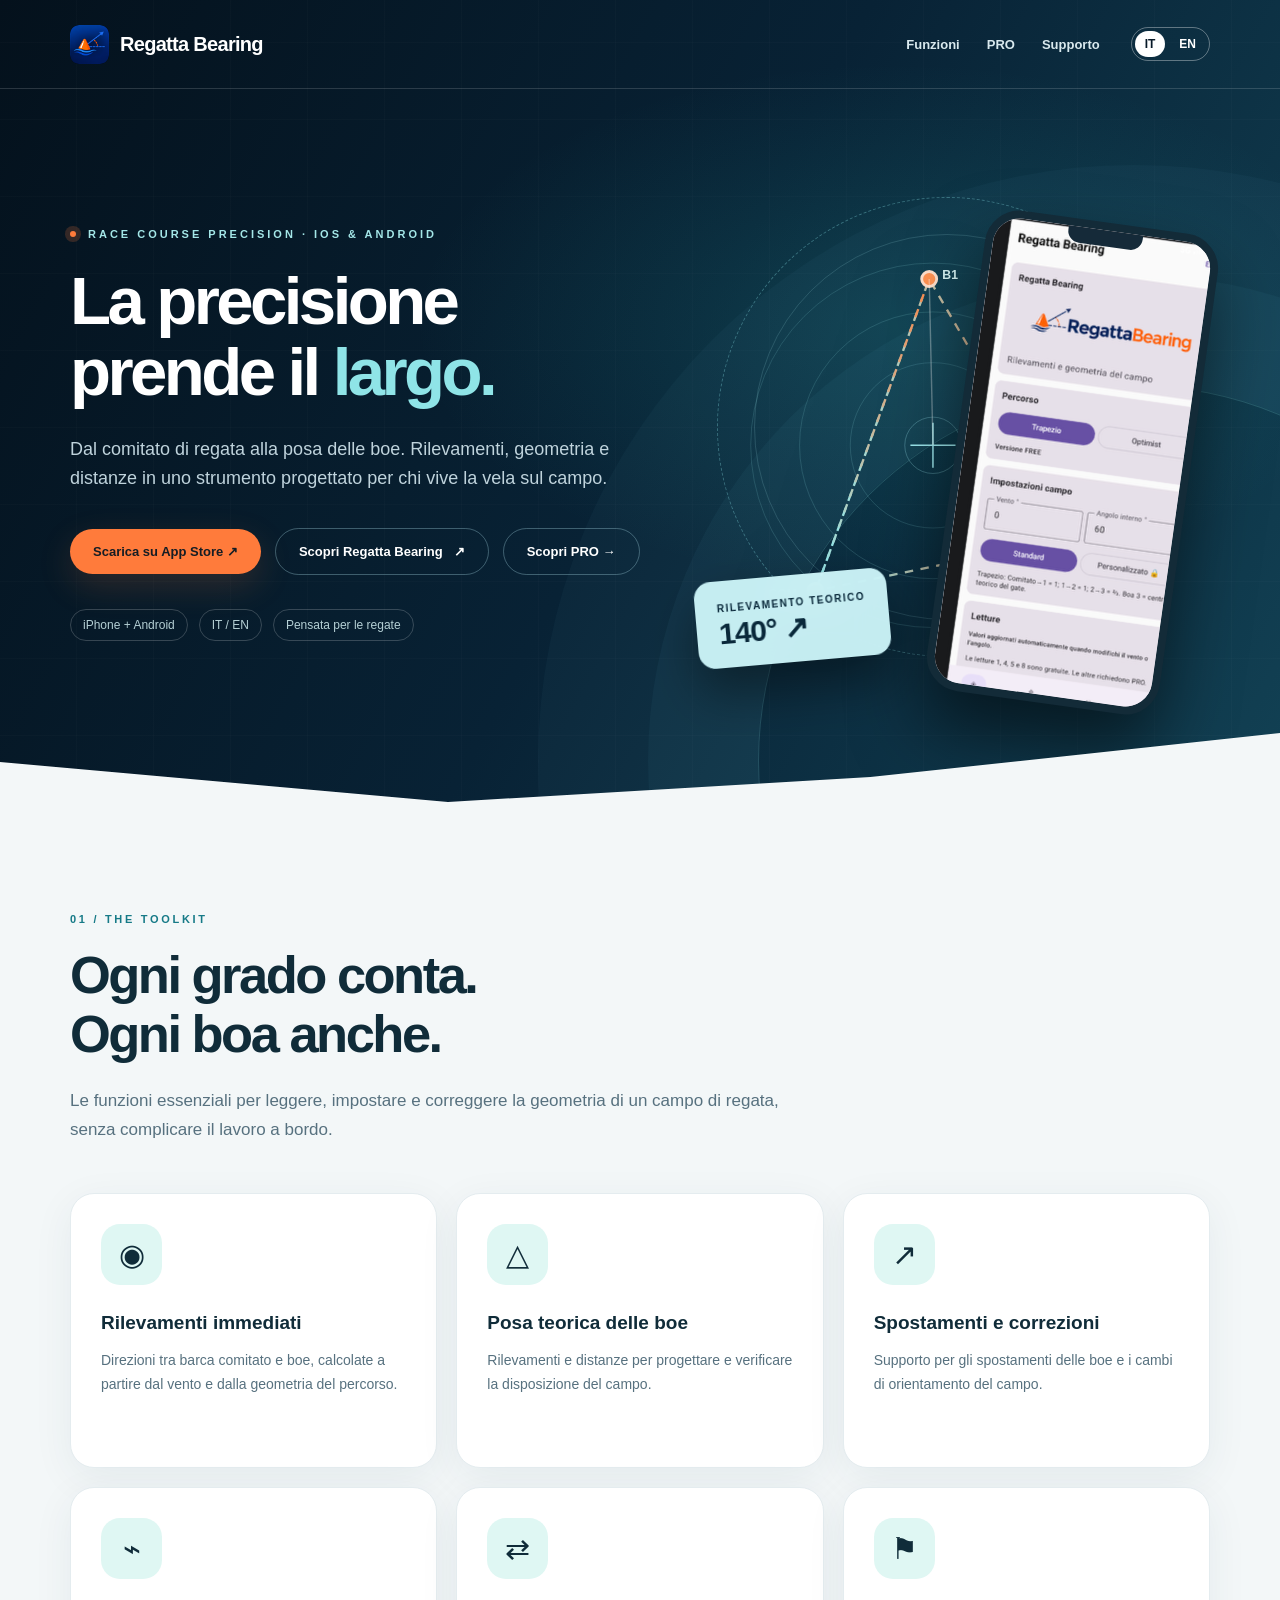
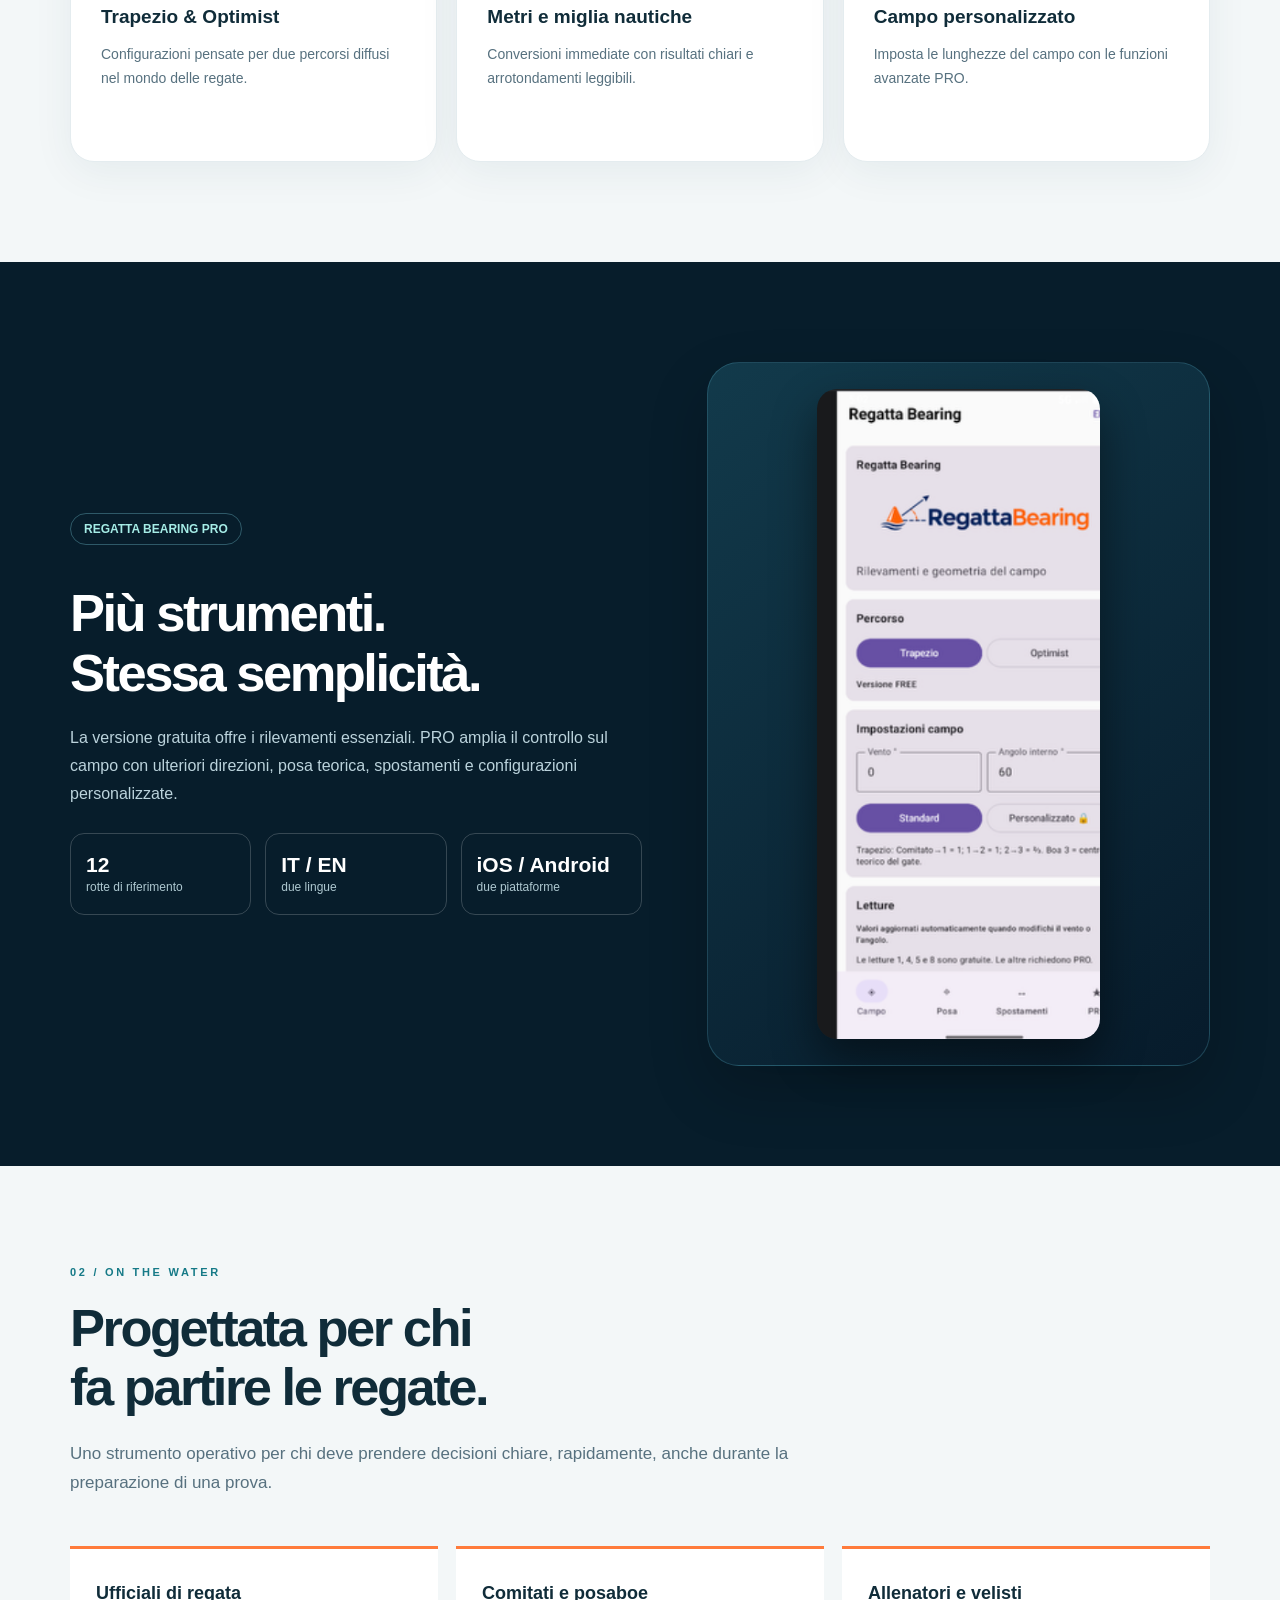
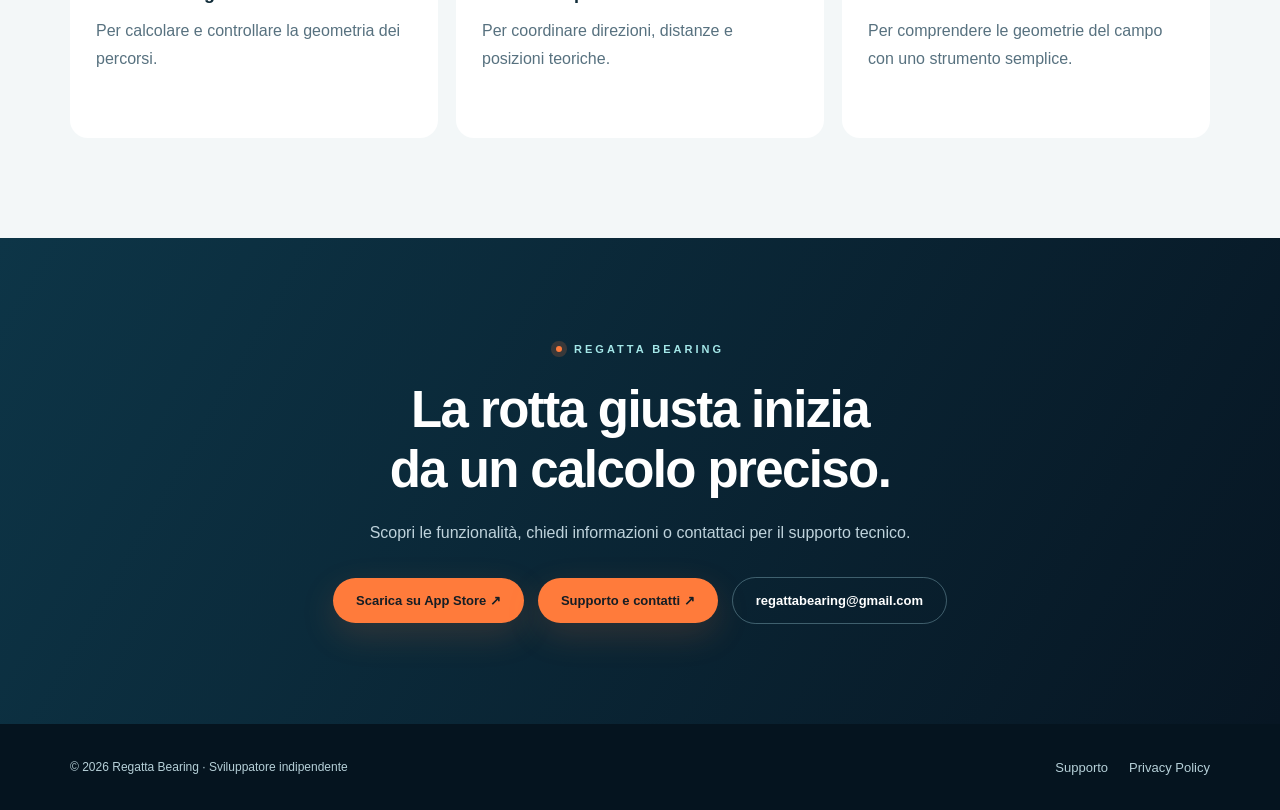
==== commit a39964cc: "Add files via upload" ====
--- a/index.html
+++ b/index.html
@@ -1,5 +1,6 @@
-<!doctype html>
-<html lang="it"><head><meta charset="utf-8"><meta name="viewport" content="width=device-width,initial-scale=1"><meta name="theme-color" content="#061827"><meta name="description" content="Regatta Bearing: precisione e geometria dei campi di regata. Rilevamenti, posa teorica e spostamenti per iOS e Android."><title>Regatta Bearing — Precision on the water</title><link rel="icon" href="app-icon.png"><style>
+<!DOCTYPE html>
+
+<html lang="it"><head><meta charset="utf-8"/><meta content="width=device-width,initial-scale=1" name="viewport"/><meta content="#061827" name="theme-color"/><meta content="Regatta Bearing: precisione e geometria dei campi di regata. Rilevamenti, posa teorica e spostamenti per iOS e Android." name="description"/><title>Regatta Bearing — Precision on the water</title><link href="app-icon.png" rel="icon"/><style>
 :root{--navy:#061827;--mid:#0d3047;--cyan:#8fe4e7;--orange:#ff7b3b;--paper:#f3f7f8;--ink:#102c39;--soft:#57717f}*{box-sizing:border-box}html{scroll-behavior:smooth}body{margin:0;background:var(--paper);font-family:Inter,-apple-system,BlinkMacSystemFont,"Segoe UI",sans-serif;color:var(--ink);-webkit-font-smoothing:antialiased}a{color:inherit}button{font:inherit;cursor:pointer}.wrap{max-width:1200px;margin:auto;padding:0 30px}.header{position:absolute;top:0;left:0;right:0;z-index:5;border-bottom:1px solid #ffffff26}.nav{height:88px;display:flex;align-items:center;justify-content:space-between;gap:30px}.brand{display:flex;align-items:center;gap:11px;text-decoration:none;color:white;font-size:20px;font-weight:850;letter-spacing:-.7px}.brand img{width:39px;height:39px;object-fit:contain;border-radius:9px}.navright{display:flex;align-items:center;gap:31px}.navlinks{display:flex;align-items:center;gap:27px}.navlinks a{text-decoration:none;font-size:13px;color:#d9e9ee;font-weight:650;transition:color .2s}.navlinks a:hover{color:white}.lang{display:flex;gap:4px;border:1px solid #ffffff59;border-radius:50px;padding:3px}.lang button{background:transparent;color:#fff;border:0;border-radius:30px;padding:6px 10px;font-size:12px;font-weight:800}.lang button.on{background:white;color:var(--navy)}.hero{min-height:790px;position:relative;overflow:hidden;color:#fff;background:linear-gradient(118deg,#04111c 0%,#082235 51%,#124154 100%)}.hero:before{content:"";position:absolute;inset:0;background:radial-gradient(ellipse at 70% 40%,#2cb9b42b,transparent 38%),repeating-linear-gradient(0deg,transparent 0px,transparent 76px,#ffffff08 77px),repeating-linear-gradient(90deg,transparent 0px,transparent 76px,#ffffff08 77px);pointer-events:none}.hero:after{content:"";position:absolute;bottom:-40%;right:-18%;height:750px;width:750px;border:1px solid #88e1e333;border-radius:50%;box-shadow:0 0 0 110px #7bdde90a,0 0 0 220px #7bdde908;pointer-events:none}.hero-inner{position:relative;z-index:2;padding-top:177px;padding-bottom:125px;display:grid;grid-template-columns:minmax(0,1.04fr) minmax(0,.96fr);align-items:center;gap:44px}.kicker{display:inline-flex;align-items:center;gap:12px;text-transform:uppercase;letter-spacing:3px;font-size:11px;font-weight:850;color:#a4e7e8}.kicker:before{content:"";height:6px;width:6px;background:var(--orange);border-radius:50%;box-shadow:0 0 0 5px #ff7b3b30}.hero h1{margin:24px 0 27px;font-size:clamp(46px,5.25vw,75px);letter-spacing:-3.6px;line-height:1.06;font-weight:850;max-width:620px}.hero h1 em{font-style:normal;color:var(--cyan)}.lead{color:#bfd3dc;max-width:540px;font-size:18px;line-height:1.65;margin:0 0 34px;display:block}.actions{display:flex;align-items:center;gap:14px;flex-wrap:wrap}.primary,.outline{display:inline-flex;gap:11px;justify-content:center;align-items:center;text-decoration:none;border-radius:50px;padding:15px 23px;font-weight:800;font-size:13px;transition:transform .2s,background .2s}.primary{background:var(--orange);color:#151d24;box-shadow:0 12px 35px #ff7b3b29}.outline{border:1px solid #94c0cd65;color:white}.primary:hover,.outline:hover{transform:translateY(-3px)}.hero-meta{margin-top:34px;display:flex;flex-wrap:wrap;gap:11px;color:#b5d0d5;font-size:12px}.hero-meta span{padding:8px 12px;border:1px solid #ffffff31;border-radius:30px}.visual{height:510px;position:relative;display:flex;align-items:center;justify-content:center}.ring{width:460px;height:460px;border:1px dashed #86dde45b;border-radius:50%;position:absolute;top:20px;left:calc(50% - 230px);animation:spin 110s linear infinite}.ring:after{content:"";position:absolute;inset:36px;border:1px solid #a2e2e72c;border-radius:50%}@keyframes spin{to{transform:rotate(360deg)}}.field{width:100%;max-width:560px;position:absolute;top:25px;left:0;filter:drop-shadow(0 10px 35px #06151d55)}.phone{position:absolute;width:235px;height:485px;right:20px;top:43px;border:8px solid #132b38;border-radius:35px;background:#e7e2ea;transform:rotate(8deg);box-shadow:0 38px 70px #0008;overflow:hidden}.phone:before{content:"";position:absolute;background:#152a39;z-index:2;width:75px;height:16px;border-radius:0 0 12px 12px;top:0;left:calc(50% - 37px)}.phone img{width:100%;height:100%;object-fit:cover;object-position:top}.floatbox{position:absolute;left:12px;bottom:25px;backdrop-filter:blur(16px);background:#d4fcffeb;color:#09283a;border-radius:17px;padding:17px 22px;box-shadow:0 25px 50px #0006;transform:rotate(-5deg)}.floatbox b{display:block;font-size:30px;letter-spacing:-1px}.floatbox small{font-size:10px;text-transform:uppercase;letter-spacing:1.5px;font-weight:800}.wave{height:100px;background:var(--paper);clip-path:polygon(0 49%,35% 89%,68% 64%,100% 20%,100% 100%,0 100%);margin-top:-99px;position:relative;z-index:2}.section{padding:100px 0}.section-eyebrow{font-size:11px;text-transform:uppercase;font-weight:850;letter-spacing:2.7px;color:#167a87}.section h2{font-size:clamp(35px,4.1vw,57px);line-height:1.13;letter-spacing:-2.5px;margin:20px 0 22px;max-width:850px}.section-intro{color:var(--soft);max-width:735px;line-height:1.75;font-size:17px;margin:0 0 48px}.features{display:grid;grid-template-columns:repeat(3,1fr);gap:19px}.feature{background:#fff;border:1px solid #e4ecef;padding:30px 30px 38px;border-radius:24px;min-height:275px;box-shadow:0 10px 40px #173d5010;transition:transform .2s}.feature:hover{transform:translateY(-6px)}.symbol{font-size:30px;width:61px;height:61px;display:grid;place-items:center;background:#dff7f3;border-radius:19px;margin-bottom:26px}.feature h3{font-size:19px;line-height:1.3;margin:0 0 13px}.feature p{color:var(--soft);line-height:1.7;font-size:14px;margin:0}.product{background:#071d2b;color:#fff;overflow:hidden}.productgrid{display:grid;grid-template-columns:minmax(0,1fr) minmax(0,.88fr);align-items:center;gap:65px}.product h2{color:#fff}.product p{color:#bbd3dc;line-height:1.75;max-width:560px;margin:0 0 22px}.panel{background:linear-gradient(145deg,#123a4b,#071b2b);padding:26px;border:1px solid #5bacc345;border-radius:32px;position:relative;box-shadow:0 25px 60px #0003}.panel img{max-height:650px;width:auto;max-width:100%;display:block;margin:auto;border-radius:20px;box-shadow:0 20px 45px #0007}.tag{display:inline-block;border:1px solid #6ab4c366;color:#a5ece6;font-size:12px;font-weight:750;padding:8px 13px;border-radius:50px;margin-bottom:18px}.stats{display:grid;grid-template-columns:repeat(3,1fr);gap:14px;margin-top:25px}.stat{padding:19px 15px;border:1px solid #ffffff30;border-radius:14px}.stat strong{font-size:21px;display:block}.stat span{font-size:12px;color:#aec8d0}.audience{display:grid;grid-template-columns:repeat(3,1fr);gap:18px}.audience article{border-top:3px solid var(--orange);padding:24px 26px 32px;min-height:192px;background:#fff;border-radius:0 0 18px 18px}.audience h3{font-size:18px;line-height:1.35;margin:8px 0 12px}.audience p{color:var(--soft);line-height:1.7;margin:0}.endcap{padding:100px 30px;text-align:center;background:linear-gradient(120deg,#0d3547,#071623);color:#fff}.endcap h2{font-size:clamp(32px,4vw,51px);letter-spacing:-1.6px;line-height:1.17;margin:24px auto 19px;max-width:840px}.endcap p{color:#bfd3dc;line-height:1.75;max-width:610px;margin:0 auto 30px}.footer{background:#05141f;color:#b6d0d8;padding:34px 0}.footer .wrap{display:flex;justify-content:space-between;gap:24px;flex-wrap:wrap;align-items:center}.footer a{text-decoration:none;margin-left:21px;font-size:13px}.footer a:hover{text-decoration:underline}.footer small{font-size:12px}.it,.en{display:none}html[lang=it] .it,html[lang=en] .en{display:revert}html[lang=it] a.it.primary,html[lang=en] a.en.primary,html[lang=it] a.it.outline,html[lang=en] a.en.outline{display:inline-flex}html[lang=it] .it.flex,html[lang=en] .en.flex{display:flex}@media(max-width:960px){.hero-inner{grid-template-columns:1fr;padding-top:153px;gap:15px}.visual{height:450px;max-width:560px;margin:auto;width:100%}.hero{min-height:1000px}.features,.audience{grid-template-columns:1fr 1fr}.productgrid{grid-template-columns:1fr}.navlinks{gap:13px}}@media(max-width:600px){.wrap{padding:0 21px}.header .nav{height:70px}.brand{font-size:17px}.brand img{width:32px;height:32px}.navlinks{display:none}.hero-inner{padding-top:132px;padding-bottom:95px}.hero h1{letter-spacing:-2px;font-size:clamp(42px,10.6vw,58px);line-height:1.08}.lead{font-size:16px}.hero{min-height:930px}.visual{height:380px}.field{top:20px}.ring{transform:scale(.72);left:calc(50% - 230px);top:-24px}.phone{right:20px;width:195px;height:395px;top:20px}.floatbox{left:0;bottom:14px;padding:12px}.floatbox b{font-size:23px}.wave{height:60px;margin-top:-58px}.section{padding:69px 0}.features,.audience{grid-template-columns:1fr}.section h2{letter-spacing:-1.8px}.panel{padding:23px}.footer .wrap{display:block}.footer a{margin:12px 16px 0 0;display:inline-block}.stats{grid-template-columns:1fr 1fr 1fr}.stat{padding:12px 8px}.stat strong{font-size:16px}.stat span{font-size:10px}}
 @media(prefers-reduced-motion:reduce){*{scroll-behavior:auto!important;animation:none!important;transition:none!important}}
 
@@ -11,11 +12,11 @@
 @media(max-width:960px){.hero-inner{grid-template-columns:minmax(0,1fr)}.hero h1{max-width:740px}.productgrid{grid-template-columns:1fr}.panel{max-width:550px;margin:0 auto;width:100%}}
 @media(max-width:600px){.hero-inner{gap:30px}.section h2{font-size:clamp(34px,9vw,44px);line-height:1.15}.feature{min-height:auto;padding:27px}.audience article{min-height:auto}.product .stats{gap:7px}.endcap{padding:76px 22px}.endcap .actions{flex-direction:column}.endcap .actions a{max-width:100%;overflow-wrap:anywhere}.hero .visual{overflow:visible}}
 </style></head><body>
-<header class="header"><nav class="nav wrap"><a class="brand" href="/"><img src="app-icon.png" alt="Regatta Bearing">Regatta Bearing</a><div class="navright"><div class="navlinks"><a href="#funzioni" class="it">Funzioni</a><a href="#funzioni" class="en">Features</a><a href="#pro">PRO</a><a href="support.html" class="it">Supporto</a><a href="support.html" class="en">Support</a></div><div class="lang"><button type="button" data-lang="it" class="on">IT</button><button type="button" data-lang="en">EN</button></div></div></nav></header>
-<main><section class="hero"><div class="wrap hero-inner"><div><div class="kicker">Race course precision · iOS & Android</div><h1 class="it">La precisione<br>prende il <em>largo.</em></h1><h1 class="en">Precision<br>sets <em>sail.</em></h1><p class="lead it">Dal comitato di regata alla posa delle boe. Rilevamenti, geometria e distanze in uno strumento progettato per chi vive la vela sul campo.</p><p class="lead en">From the race committee to mark placement. Bearings, geometry and distances in one tool built for people who run sailing races.</p><div class="actions"><a class="primary it" href="#funzioni">Scopri Regatta Bearing <span>↗</span></a><a class="primary en" href="#funzioni">Explore Regatta Bearing <span>↗</span></a><a class="outline it" href="#pro">Scopri PRO →</a><a class="outline en" href="#pro">Explore PRO →</a></div><div class="hero-meta"><span>iPhone + Android</span><span>IT / EN</span><span class="it">Pensata per le regate</span><span class="en">Built for racing</span></div></div><div class="visual" aria-label="Illustrazione di un campo di regata con anteprima dell'app"><div class="ring"></div><svg class="field" viewBox="0 0 560 515" role="img" aria-label="Geometria di un campo di regata"><defs><linearGradient id="route" x1="0" x2="1"><stop stop-color="#8ee8ee"/><stop offset="1" stop-color="#ff8c4e"/></linearGradient></defs><g fill="none" stroke="#82cdd1" stroke-opacity=".2"><circle cx="265" cy="259" r="194"/><circle cx="265" cy="259" r="142"/><circle cx="265" cy="259" r="88"/></g><g stroke="url(#route)" stroke-width="2.5" fill="none" stroke-dasharray="9 8"><path d="M140 414 L261 82 L420 356 L140 414"/><path d="M261 82 L140 414"/></g><g fill="#ff9252" stroke="#ffdfcb" stroke-width="3"><circle cx="140" cy="414" r="8"/><circle cx="261" cy="82" r="8"/><circle cx="420" cy="356" r="8"/></g><g fill="#d9f7f7" font-family="sans-serif" font-size="13" font-weight="700"><text x="275" y="82">B1</text><text x="90" y="422">COM</text><text x="429" y="363">B2</text></g><g transform="translate(265 259)" stroke="#9eeaf0" fill="none"><path d="M0 -24 L0 24 M-24 0 L24 0" stroke-width="1.6"/><circle r="30" stroke-opacity=".3"/></g><path d="M265 259 L261 82" stroke="#ffffff55" stroke-width="1.5"/></svg><div class="phone"><img src="android-preview.png" alt="Anteprima reale di Regatta Bearing su Android"></div><div class="floatbox"><small class="it">Rilevamento teorico</small><small class="en">Calculated bearing</small><b>140° ↗</b></div></div></div></section><div class="wave"></div>
-<section class="section" id="funzioni"><div class="wrap"><span class="section-eyebrow">01 / THE TOOLKIT</span><h2 class="it">Ogni grado conta.<br>Ogni boa anche.</h2><h2 class="en">Every degree counts.<br>Every mark matters.</h2><p class="section-intro it">Le funzioni essenziali per leggere, impostare e correggere la geometria di un campo di regata, senza complicare il lavoro a bordo.</p><p class="section-intro en">The essentials to understand, set up and adjust race-course geometry — without slowing down your work on the water.</p><div class="features"><article class="feature"><div class="symbol">◉</div><h3 class="it">Rilevamenti immediati</h3><h3 class="en">Instant bearings</h3><p class="it">Direzioni tra barca comitato e boe, calcolate a partire dal vento e dalla geometria del percorso.</p><p class="en">Directions between the committee boat and marks, derived from wind and course geometry.</p></article><article class="feature"><div class="symbol">△</div><h3 class="it">Posa teorica delle boe</h3><h3 class="en">Theoretical mark placement</h3><p class="it">Rilevamenti e distanze per progettare e verificare la disposizione del campo.</p><p class="en">Bearings and distances to plan and check your race-course layout.</p></article><article class="feature"><div class="symbol">↗</div><h3 class="it">Spostamenti e correzioni</h3><h3 class="en">Adjustments and offsets</h3><p class="it">Supporto per gli spostamenti delle boe e i cambi di orientamento del campo.</p><p class="en">Support for mark offsets and race-course orientation changes.</p></article><article class="feature"><div class="symbol">⌁</div><h3>Trapezio & Optimist</h3><p class="it">Configurazioni pensate per due percorsi diffusi nel mondo delle regate.</p><p class="en">Configurations designed for two established sailing race courses.</p></article><article class="feature"><div class="symbol">⇄</div><h3 class="it">Metri e miglia nautiche</h3><h3 class="en">Meters and nautical miles</h3><p class="it">Conversioni immediate con risultati chiari e arrotondamenti leggibili.</p><p class="en">Quick conversions with clear, easy-to-read results.</p></article><article class="feature"><div class="symbol">⚑</div><h3 class="it">Campo personalizzato</h3><h3 class="en">Custom course</h3><p class="it">Imposta le lunghezze del campo con le funzioni avanzate PRO.</p><p class="en">Configure course lengths with advanced PRO features.</p></article></div></div></section>
-<section class="section product" id="pro"><div class="wrap productgrid"><div><span class="tag">REGATTA BEARING PRO</span><h2 class="it">Più strumenti.<br>Stessa semplicità.</h2><h2 class="en">More capability.<br>Same simplicity.</h2><p class="it">La versione gratuita offre i rilevamenti essenziali. PRO amplia il controllo sul campo con ulteriori direzioni, posa teorica, spostamenti e configurazioni personalizzate.</p><p class="en">The free version covers essential bearings. PRO expands your toolkit with additional directions, theoretical mark placement, adjustments and custom configurations.</p><div class="stats"><div class="stat"><strong>12</strong><span class="it">rotte di riferimento</span><span class="en">reference routes</span></div><div class="stat"><strong>IT / EN</strong><span class="it">due lingue</span><span class="en">two languages</span></div><div class="stat"><strong>iOS / Android</strong><span class="it">due piattaforme</span><span class="en">two platforms</span></div></div></div><div class="panel"><img src="android-preview.png" alt="Schermata dell'app Regatta Bearing"></div></div></section>
-<section class="section"><div class="wrap"><span class="section-eyebrow">02 / ON THE WATER</span><h2 class="it">Progettata per chi<br>fa partire le regate.</h2><h2 class="en">Designed for the people<br>who make racing happen.</h2><p class="section-intro it">Uno strumento operativo per chi deve prendere decisioni chiare, rapidamente, anche durante la preparazione di una prova.</p><p class="section-intro en">An operational tool for people who need clear, quick decisions while preparing a race.</p><div class="audience"><article><h3 class="it">Ufficiali di regata</h3><h3 class="en">Race officials</h3><p class="it">Per calcolare e controllare la geometria dei percorsi.</p><p class="en">To calculate and verify course geometry.</p></article><article><h3 class="it">Comitati e posaboe</h3><h3 class="en">Committees & mark crews</h3><p class="it">Per coordinare direzioni, distanze e posizioni teoriche.</p><p class="en">To coordinate bearings, distances and theoretical positions.</p></article><article><h3 class="it">Allenatori e velisti</h3><h3 class="en">Coaches & sailors</h3><p class="it">Per comprendere le geometrie del campo con uno strumento semplice.</p><p class="en">To understand race-course geometry with a straightforward tool.</p></article></div></div></section>
-<section class="endcap"><span class="kicker">REGATTA BEARING</span><h2 class="it">La rotta giusta inizia<br>da un calcolo preciso.</h2><h2 class="en">A better course starts<br>with a precise bearing.</h2><p class="it">Scopri le funzionalità, chiedi informazioni o contattaci per il supporto tecnico.</p><p class="en">Explore the features, ask questions or get technical support.</p><div class="actions" style="justify-content:center"><a class="primary it" href="support.html">Supporto e contatti ↗</a><a class="primary en" href="support.html">Support & contact ↗</a><a class="outline" href="mailto:regattabearing@gmail.com">regattabearing@gmail.com</a></div></section></main>
-<footer class="footer"><div class="wrap"><small>© <span id="year">2026</span> Regatta Bearing · <span class="it">Sviluppatore indipendente</span><span class="en">Independent developer</span></small><div><a href="support.html" class="it">Supporto</a><a href="support.html" class="en">Support</a><a href="privacy.html" class="it">Privacy Policy</a><a href="privacy.html" class="en">Privacy policy</a></div></div></footer>
+<header class="header"><nav class="nav wrap"><a class="brand" href="/"><img alt="Regatta Bearing" src="app-icon.png"/>Regatta Bearing</a><div class="navright"><div class="navlinks"><a class="it" href="#funzioni">Funzioni</a><a class="en" href="#funzioni">Features</a><a href="#pro">PRO</a><a class="it" href="support.html">Supporto</a><a class="en" href="support.html">Support</a></div><div class="lang"><button class="on" data-lang="it" type="button">IT</button><button data-lang="en" type="button">EN</button></div></div></nav></header>
+<main><section class="hero"><div class="wrap hero-inner"><div><div class="kicker">Race course precision · iOS &amp; Android</div><h1 class="it">La precisione<br/>prende il <em>largo.</em></h1><h1 class="en">Precision<br/>sets <em>sail.</em></h1><p class="lead it">Dal comitato di regata alla posa delle boe. Rilevamenti, geometria e distanze in uno strumento progettato per chi vive la vela sul campo.</p><p class="lead en">From the race committee to mark placement. Bearings, geometry and distances in one tool built for people who run sailing races.</p><div class="actions"><a aria-label="Scarica Regatta Bearing su App Store" class="primary it" href="https://apps.apple.com/us/app/regattabearing/id6820280883" rel="noopener noreferrer" target="_blank">Scarica su App Store ↗</a><a aria-label="Download Regatta Bearing on the App Store" class="primary en" href="https://apps.apple.com/us/app/regattabearing/id6820280883" rel="noopener noreferrer" target="_blank">Download on the App Store ↗</a><a class="outline it" href="#funzioni">Scopri Regatta Bearing <span>↗</span></a><a class="outline en" href="#funzioni">Explore Regatta Bearing <span>↗</span></a><a class="outline it" href="#pro">Scopri PRO →</a><a class="outline en" href="#pro">Explore PRO →</a></div><div class="hero-meta"><span>iPhone + Android</span><span>IT / EN</span><span class="it">Pensata per le regate</span><span class="en">Built for racing</span></div></div><div aria-label="Illustrazione di un campo di regata con anteprima dell'app" class="visual"><div class="ring"></div><svg aria-label="Geometria di un campo di regata" class="field" role="img" viewbox="0 0 560 515"><defs><lineargradient id="route" x1="0" x2="1"><stop stop-color="#8ee8ee"></stop><stop offset="1" stop-color="#ff8c4e"></stop></lineargradient></defs><g fill="none" stroke="#82cdd1" stroke-opacity=".2"><circle cx="265" cy="259" r="194"></circle><circle cx="265" cy="259" r="142"></circle><circle cx="265" cy="259" r="88"></circle></g><g fill="none" stroke="url(#route)" stroke-dasharray="9 8" stroke-width="2.5"><path d="M140 414 L261 82 L420 356 L140 414"></path><path d="M261 82 L140 414"></path></g><g fill="#ff9252" stroke="#ffdfcb" stroke-width="3"><circle cx="140" cy="414" r="8"></circle><circle cx="261" cy="82" r="8"></circle><circle cx="420" cy="356" r="8"></circle></g><g fill="#d9f7f7" font-family="sans-serif" font-size="13" font-weight="700"><text x="275" y="82">B1</text><text x="90" y="422">COM</text><text x="429" y="363">B2</text></g><g fill="none" stroke="#9eeaf0" transform="translate(265 259)"><path d="M0 -24 L0 24 M-24 0 L24 0" stroke-width="1.6"></path><circle r="30" stroke-opacity=".3"></circle></g><path d="M265 259 L261 82" stroke="#ffffff55" stroke-width="1.5"></path></svg><div class="phone"><img alt="Anteprima reale di Regatta Bearing su Android" src="android-preview.png"/></div><div class="floatbox"><small class="it">Rilevamento teorico</small><small class="en">Calculated bearing</small><b>140° ↗</b></div></div></div></section><div class="wave"></div>
+<section class="section" id="funzioni"><div class="wrap"><span class="section-eyebrow">01 / THE TOOLKIT</span><h2 class="it">Ogni grado conta.<br/>Ogni boa anche.</h2><h2 class="en">Every degree counts.<br/>Every mark matters.</h2><p class="section-intro it">Le funzioni essenziali per leggere, impostare e correggere la geometria di un campo di regata, senza complicare il lavoro a bordo.</p><p class="section-intro en">The essentials to understand, set up and adjust race-course geometry — without slowing down your work on the water.</p><div class="features"><article class="feature"><div class="symbol">◉</div><h3 class="it">Rilevamenti immediati</h3><h3 class="en">Instant bearings</h3><p class="it">Direzioni tra barca comitato e boe, calcolate a partire dal vento e dalla geometria del percorso.</p><p class="en">Directions between the committee boat and marks, derived from wind and course geometry.</p></article><article class="feature"><div class="symbol">△</div><h3 class="it">Posa teorica delle boe</h3><h3 class="en">Theoretical mark placement</h3><p class="it">Rilevamenti e distanze per progettare e verificare la disposizione del campo.</p><p class="en">Bearings and distances to plan and check your race-course layout.</p></article><article class="feature"><div class="symbol">↗</div><h3 class="it">Spostamenti e correzioni</h3><h3 class="en">Adjustments and offsets</h3><p class="it">Supporto per gli spostamenti delle boe e i cambi di orientamento del campo.</p><p class="en">Support for mark offsets and race-course orientation changes.</p></article><article class="feature"><div class="symbol">⌁</div><h3>Trapezio &amp; Optimist</h3><p class="it">Configurazioni pensate per due percorsi diffusi nel mondo delle regate.</p><p class="en">Configurations designed for two established sailing race courses.</p></article><article class="feature"><div class="symbol">⇄</div><h3 class="it">Metri e miglia nautiche</h3><h3 class="en">Meters and nautical miles</h3><p class="it">Conversioni immediate con risultati chiari e arrotondamenti leggibili.</p><p class="en">Quick conversions with clear, easy-to-read results.</p></article><article class="feature"><div class="symbol">⚑</div><h3 class="it">Campo personalizzato</h3><h3 class="en">Custom course</h3><p class="it">Imposta le lunghezze del campo con le funzioni avanzate PRO.</p><p class="en">Configure course lengths with advanced PRO features.</p></article></div></div></section>
+<section class="section product" id="pro"><div class="wrap productgrid"><div><span class="tag">REGATTA BEARING PRO</span><h2 class="it">Più strumenti.<br/>Stessa semplicità.</h2><h2 class="en">More capability.<br/>Same simplicity.</h2><p class="it">La versione gratuita offre i rilevamenti essenziali. PRO amplia il controllo sul campo con ulteriori direzioni, posa teorica, spostamenti e configurazioni personalizzate.</p><p class="en">The free version covers essential bearings. PRO expands your toolkit with additional directions, theoretical mark placement, adjustments and custom configurations.</p><div class="stats"><div class="stat"><strong>12</strong><span class="it">rotte di riferimento</span><span class="en">reference routes</span></div><div class="stat"><strong>IT / EN</strong><span class="it">due lingue</span><span class="en">two languages</span></div><div class="stat"><strong>iOS / Android</strong><span class="it">due piattaforme</span><span class="en">two platforms</span></div></div></div><div class="panel"><img alt="Schermata dell'app Regatta Bearing" src="android-preview.png"/></div></div></section>
+<section class="section"><div class="wrap"><span class="section-eyebrow">02 / ON THE WATER</span><h2 class="it">Progettata per chi<br/>fa partire le regate.</h2><h2 class="en">Designed for the people<br/>who make racing happen.</h2><p class="section-intro it">Uno strumento operativo per chi deve prendere decisioni chiare, rapidamente, anche durante la preparazione di una prova.</p><p class="section-intro en">An operational tool for people who need clear, quick decisions while preparing a race.</p><div class="audience"><article><h3 class="it">Ufficiali di regata</h3><h3 class="en">Race officials</h3><p class="it">Per calcolare e controllare la geometria dei percorsi.</p><p class="en">To calculate and verify course geometry.</p></article><article><h3 class="it">Comitati e posaboe</h3><h3 class="en">Committees &amp; mark crews</h3><p class="it">Per coordinare direzioni, distanze e posizioni teoriche.</p><p class="en">To coordinate bearings, distances and theoretical positions.</p></article><article><h3 class="it">Allenatori e velisti</h3><h3 class="en">Coaches &amp; sailors</h3><p class="it">Per comprendere le geometrie del campo con uno strumento semplice.</p><p class="en">To understand race-course geometry with a straightforward tool.</p></article></div></div></section>
+<section class="endcap"><span class="kicker">REGATTA BEARING</span><h2 class="it">La rotta giusta inizia<br/>da un calcolo preciso.</h2><h2 class="en">A better course starts<br/>with a precise bearing.</h2><p class="it">Scopri le funzionalità, chiedi informazioni o contattaci per il supporto tecnico.</p><p class="en">Explore the features, ask questions or get technical support.</p><div class="actions" style="justify-content:center"><a class="primary it" href="https://apps.apple.com/us/app/regattabearing/id6820280883" rel="noopener noreferrer" target="_blank">Scarica su App Store ↗</a><a class="primary en" href="https://apps.apple.com/us/app/regattabearing/id6820280883" rel="noopener noreferrer" target="_blank">Download on the App Store ↗</a><a class="primary it" href="support.html">Supporto e contatti ↗</a><a class="primary en" href="support.html">Support &amp; contact ↗</a><a class="outline" href="mailto:regattabearing@gmail.com">regattabearing@gmail.com</a></div></section></main>
+<footer class="footer"><div class="wrap"><small>© <span id="year">2026</span> Regatta Bearing · <span class="it">Sviluppatore indipendente</span><span class="en">Independent developer</span></small><div><a class="it" href="support.html">Supporto</a><a class="en" href="support.html">Support</a><a class="it" href="privacy.html">Privacy Policy</a><a class="en" href="privacy.html">Privacy policy</a></div></div></footer>
 <script>(function(){const buttons=document.querySelectorAll('[data-lang]');function setLang(l){document.documentElement.lang=l;buttons.forEach(b=>b.classList.toggle('on',b.dataset.lang===l));try{localStorage.setItem('rb_lang',l)}catch(e){}}buttons.forEach(b=>b.addEventListener('click',()=>setLang(b.dataset.lang)));let initial='it';try{initial=localStorage.getItem('rb_lang')||'it'}catch(e){}setLang(initial==='en'?'en':'it');document.getElementById('year').textContent=new Date().getFullYear()})();</script></body></html>
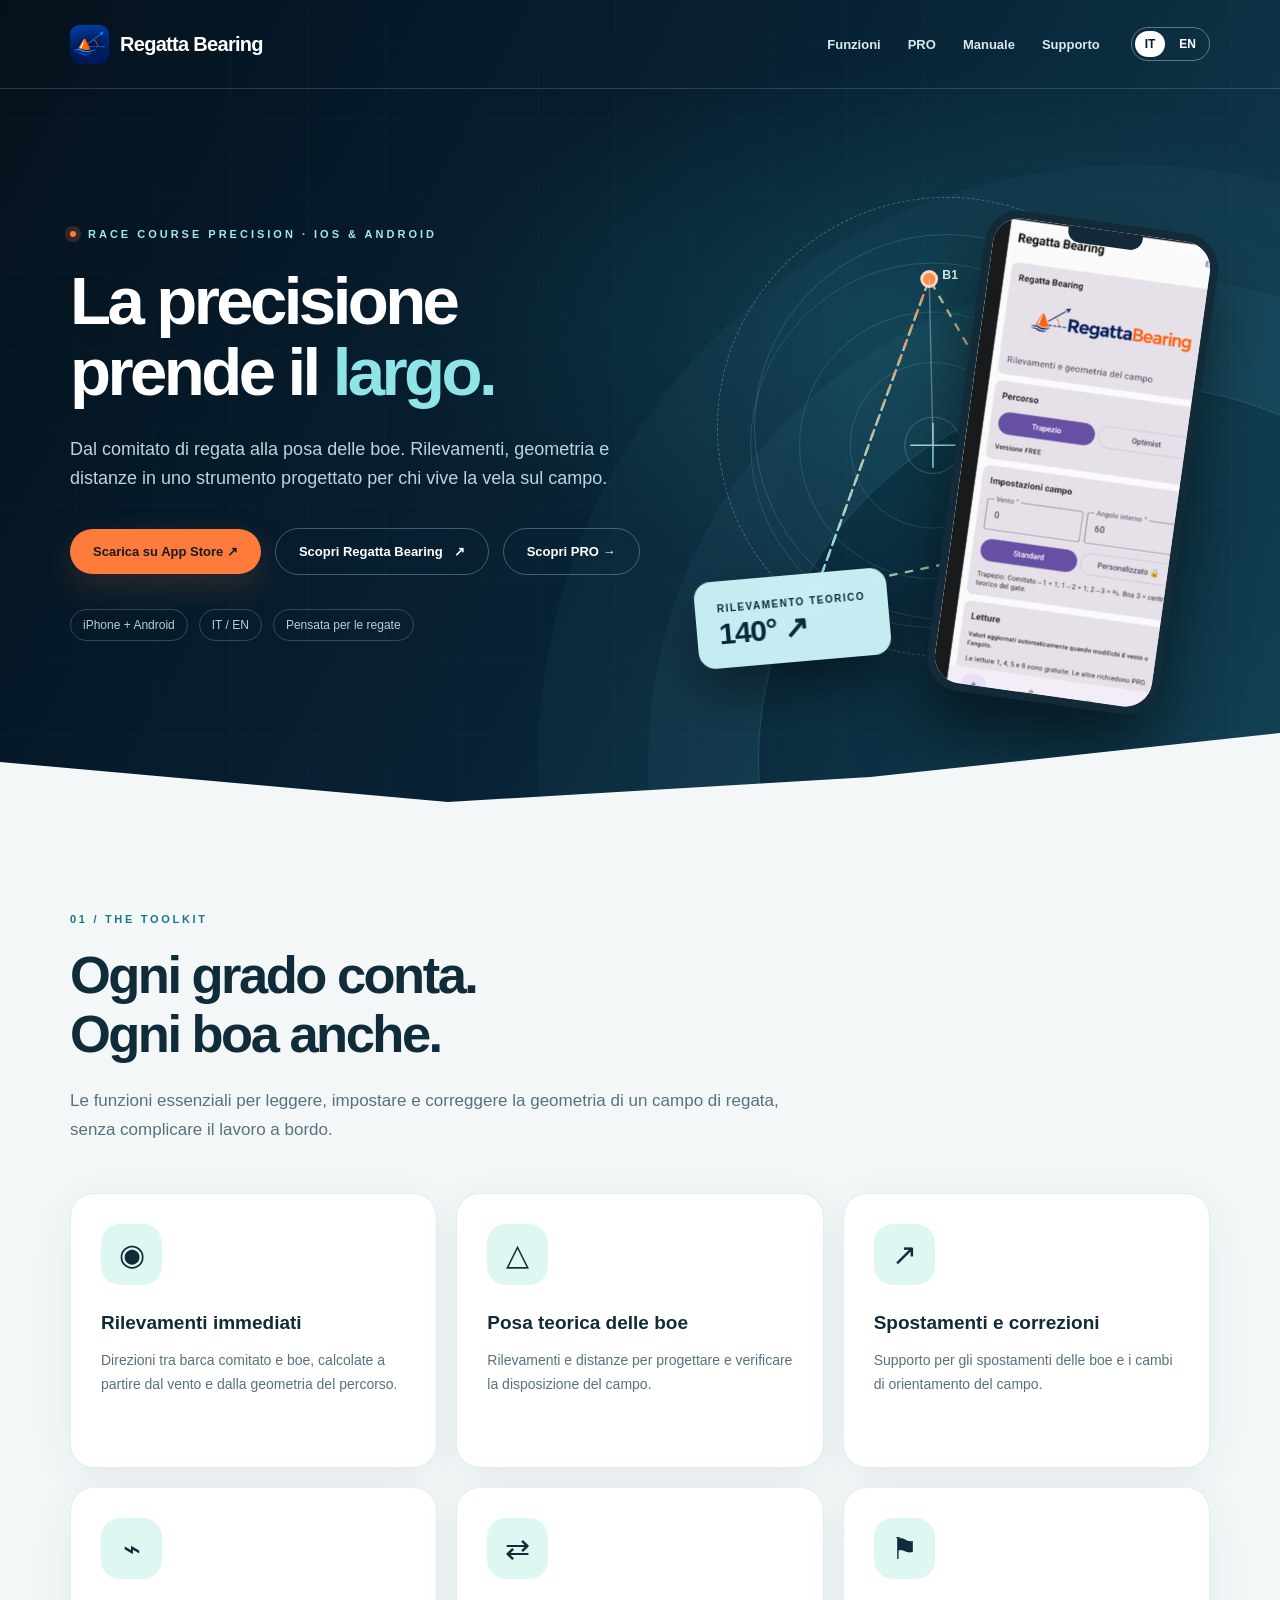
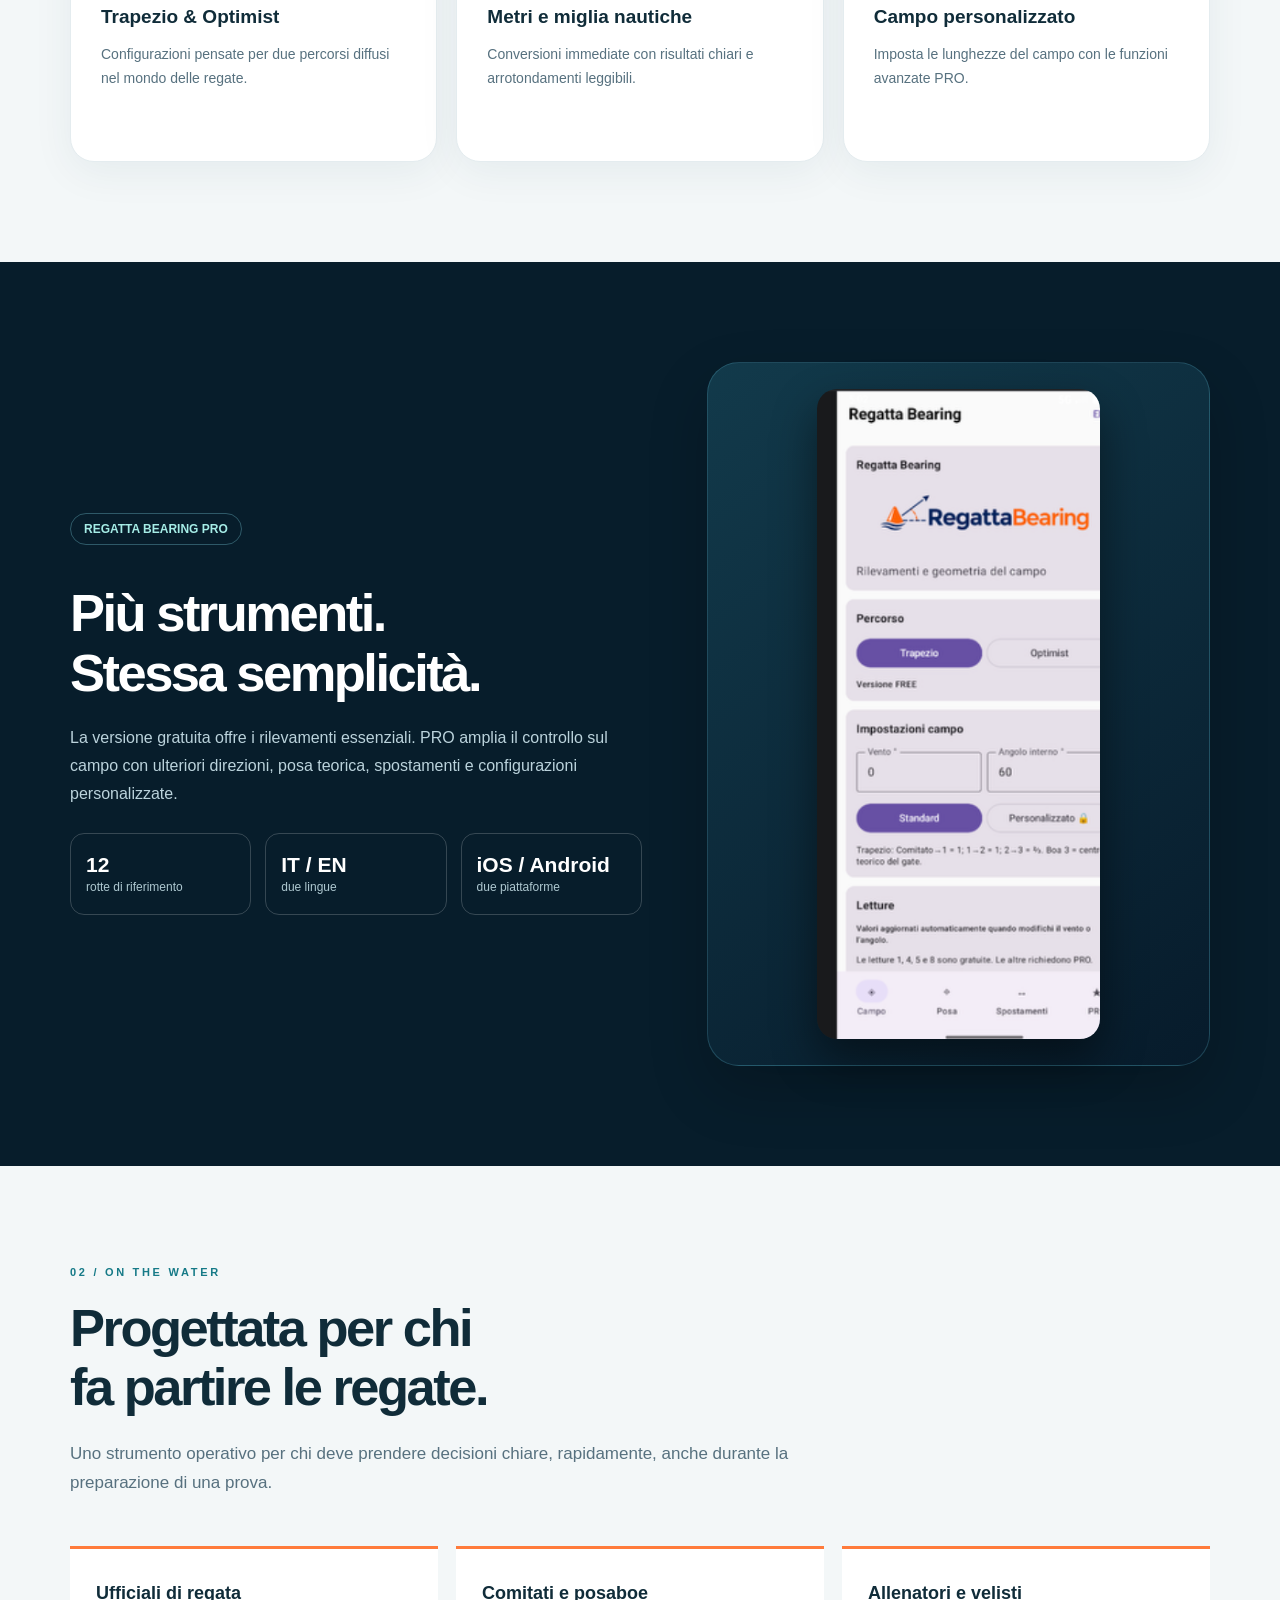
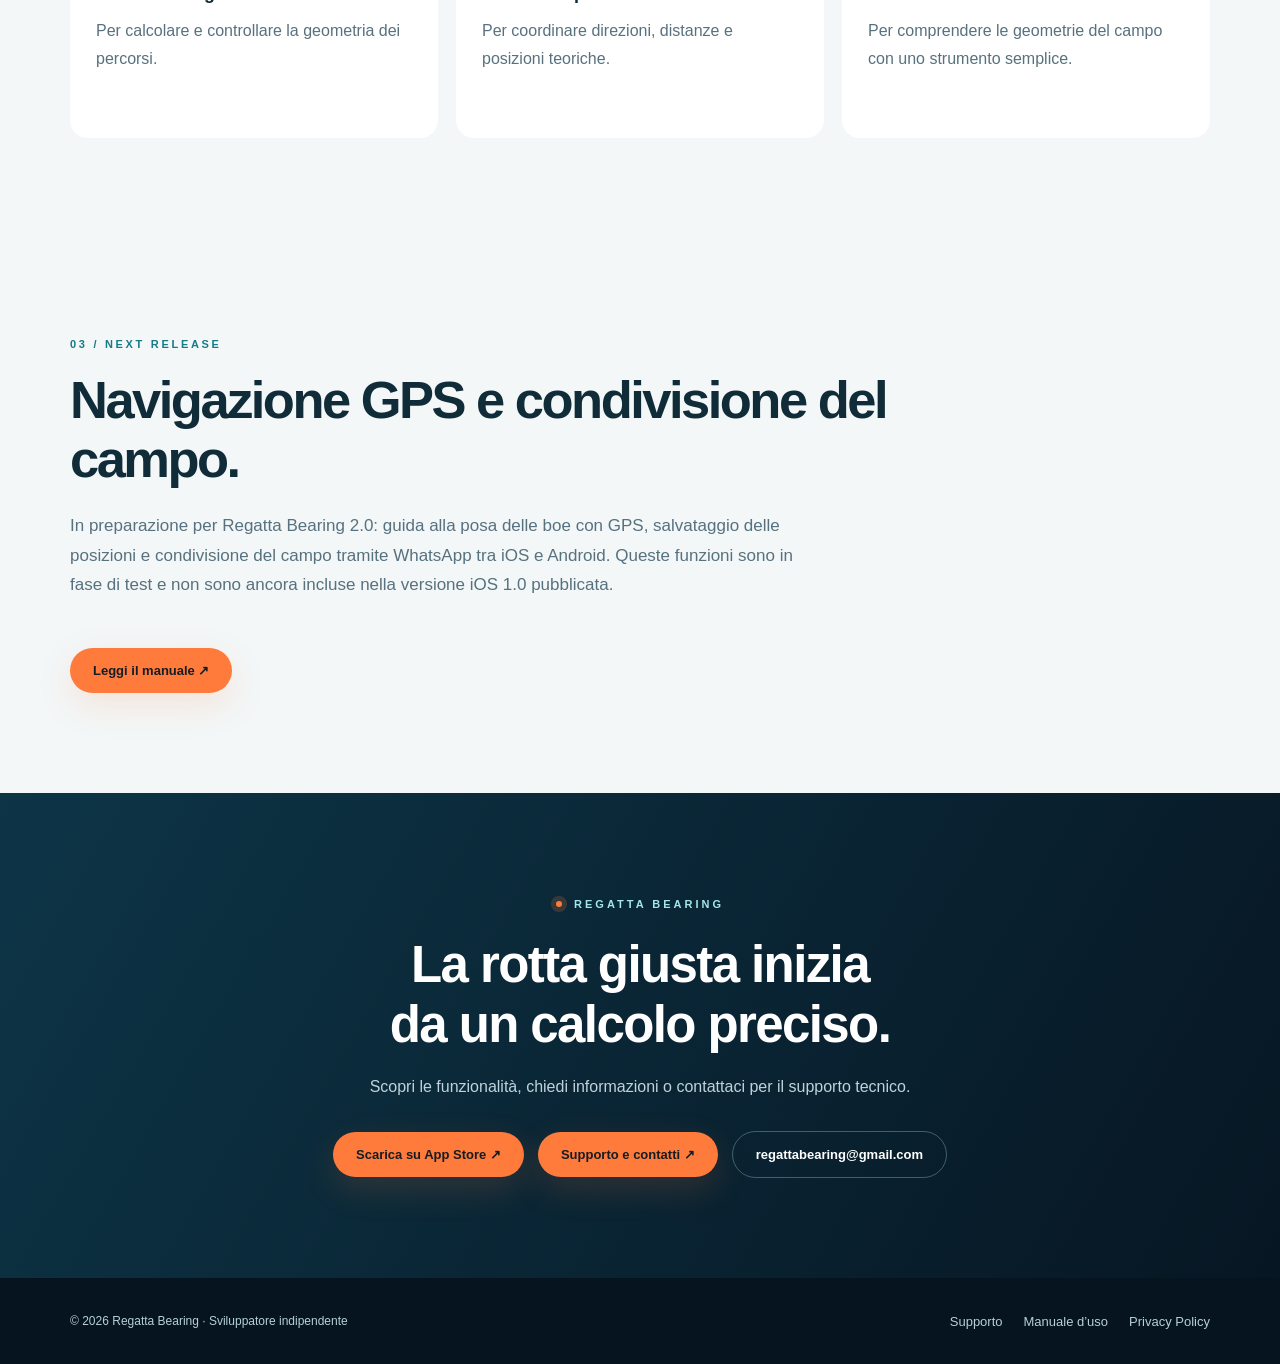
==== commit 3683bb41: "Add files via upload Aggiornamento sito Regatta Bearing e manuale bilingue" ====
--- a/index.html
+++ b/index.html
@@ -12,11 +12,11 @@
 @media(max-width:960px){.hero-inner{grid-template-columns:minmax(0,1fr)}.hero h1{max-width:740px}.productgrid{grid-template-columns:1fr}.panel{max-width:550px;margin:0 auto;width:100%}}
 @media(max-width:600px){.hero-inner{gap:30px}.section h2{font-size:clamp(34px,9vw,44px);line-height:1.15}.feature{min-height:auto;padding:27px}.audience article{min-height:auto}.product .stats{gap:7px}.endcap{padding:76px 22px}.endcap .actions{flex-direction:column}.endcap .actions a{max-width:100%;overflow-wrap:anywhere}.hero .visual{overflow:visible}}
 </style></head><body>
-<header class="header"><nav class="nav wrap"><a class="brand" href="/"><img alt="Regatta Bearing" src="app-icon.png"/>Regatta Bearing</a><div class="navright"><div class="navlinks"><a class="it" href="#funzioni">Funzioni</a><a class="en" href="#funzioni">Features</a><a href="#pro">PRO</a><a class="it" href="support.html">Supporto</a><a class="en" href="support.html">Support</a></div><div class="lang"><button class="on" data-lang="it" type="button">IT</button><button data-lang="en" type="button">EN</button></div></div></nav></header>
+<header class="header"><nav class="nav wrap"><a class="brand" href="/"><img alt="Regatta Bearing" src="app-icon.png"/>Regatta Bearing</a><div class="navright"><div class="navlinks"><a class="it" href="#funzioni">Funzioni</a><a class="en" href="#funzioni">Features</a><a href="#pro">PRO</a><a class="it" href="manuale.html">Manuale</a><a class="en" href="manuale.html">User guide</a><a class="it" href="support.html">Supporto</a><a class="en" href="support.html">Support</a></div><div class="lang"><button class="on" data-lang="it" type="button">IT</button><button data-lang="en" type="button">EN</button></div></div></nav></header>
 <main><section class="hero"><div class="wrap hero-inner"><div><div class="kicker">Race course precision · iOS &amp; Android</div><h1 class="it">La precisione<br/>prende il <em>largo.</em></h1><h1 class="en">Precision<br/>sets <em>sail.</em></h1><p class="lead it">Dal comitato di regata alla posa delle boe. Rilevamenti, geometria e distanze in uno strumento progettato per chi vive la vela sul campo.</p><p class="lead en">From the race committee to mark placement. Bearings, geometry and distances in one tool built for people who run sailing races.</p><div class="actions"><a aria-label="Scarica Regatta Bearing su App Store" class="primary it" href="https://apps.apple.com/us/app/regattabearing/id6820280883" rel="noopener noreferrer" target="_blank">Scarica su App Store ↗</a><a aria-label="Download Regatta Bearing on the App Store" class="primary en" href="https://apps.apple.com/us/app/regattabearing/id6820280883" rel="noopener noreferrer" target="_blank">Download on the App Store ↗</a><a class="outline it" href="#funzioni">Scopri Regatta Bearing <span>↗</span></a><a class="outline en" href="#funzioni">Explore Regatta Bearing <span>↗</span></a><a class="outline it" href="#pro">Scopri PRO →</a><a class="outline en" href="#pro">Explore PRO →</a></div><div class="hero-meta"><span>iPhone + Android</span><span>IT / EN</span><span class="it">Pensata per le regate</span><span class="en">Built for racing</span></div></div><div aria-label="Illustrazione di un campo di regata con anteprima dell'app" class="visual"><div class="ring"></div><svg aria-label="Geometria di un campo di regata" class="field" role="img" viewbox="0 0 560 515"><defs><lineargradient id="route" x1="0" x2="1"><stop stop-color="#8ee8ee"></stop><stop offset="1" stop-color="#ff8c4e"></stop></lineargradient></defs><g fill="none" stroke="#82cdd1" stroke-opacity=".2"><circle cx="265" cy="259" r="194"></circle><circle cx="265" cy="259" r="142"></circle><circle cx="265" cy="259" r="88"></circle></g><g fill="none" stroke="url(#route)" stroke-dasharray="9 8" stroke-width="2.5"><path d="M140 414 L261 82 L420 356 L140 414"></path><path d="M261 82 L140 414"></path></g><g fill="#ff9252" stroke="#ffdfcb" stroke-width="3"><circle cx="140" cy="414" r="8"></circle><circle cx="261" cy="82" r="8"></circle><circle cx="420" cy="356" r="8"></circle></g><g fill="#d9f7f7" font-family="sans-serif" font-size="13" font-weight="700"><text x="275" y="82">B1</text><text x="90" y="422">COM</text><text x="429" y="363">B2</text></g><g fill="none" stroke="#9eeaf0" transform="translate(265 259)"><path d="M0 -24 L0 24 M-24 0 L24 0" stroke-width="1.6"></path><circle r="30" stroke-opacity=".3"></circle></g><path d="M265 259 L261 82" stroke="#ffffff55" stroke-width="1.5"></path></svg><div class="phone"><img alt="Anteprima reale di Regatta Bearing su Android" src="android-preview.png"/></div><div class="floatbox"><small class="it">Rilevamento teorico</small><small class="en">Calculated bearing</small><b>140° ↗</b></div></div></div></section><div class="wave"></div>
 <section class="section" id="funzioni"><div class="wrap"><span class="section-eyebrow">01 / THE TOOLKIT</span><h2 class="it">Ogni grado conta.<br/>Ogni boa anche.</h2><h2 class="en">Every degree counts.<br/>Every mark matters.</h2><p class="section-intro it">Le funzioni essenziali per leggere, impostare e correggere la geometria di un campo di regata, senza complicare il lavoro a bordo.</p><p class="section-intro en">The essentials to understand, set up and adjust race-course geometry — without slowing down your work on the water.</p><div class="features"><article class="feature"><div class="symbol">◉</div><h3 class="it">Rilevamenti immediati</h3><h3 class="en">Instant bearings</h3><p class="it">Direzioni tra barca comitato e boe, calcolate a partire dal vento e dalla geometria del percorso.</p><p class="en">Directions between the committee boat and marks, derived from wind and course geometry.</p></article><article class="feature"><div class="symbol">△</div><h3 class="it">Posa teorica delle boe</h3><h3 class="en">Theoretical mark placement</h3><p class="it">Rilevamenti e distanze per progettare e verificare la disposizione del campo.</p><p class="en">Bearings and distances to plan and check your race-course layout.</p></article><article class="feature"><div class="symbol">↗</div><h3 class="it">Spostamenti e correzioni</h3><h3 class="en">Adjustments and offsets</h3><p class="it">Supporto per gli spostamenti delle boe e i cambi di orientamento del campo.</p><p class="en">Support for mark offsets and race-course orientation changes.</p></article><article class="feature"><div class="symbol">⌁</div><h3>Trapezio &amp; Optimist</h3><p class="it">Configurazioni pensate per due percorsi diffusi nel mondo delle regate.</p><p class="en">Configurations designed for two established sailing race courses.</p></article><article class="feature"><div class="symbol">⇄</div><h3 class="it">Metri e miglia nautiche</h3><h3 class="en">Meters and nautical miles</h3><p class="it">Conversioni immediate con risultati chiari e arrotondamenti leggibili.</p><p class="en">Quick conversions with clear, easy-to-read results.</p></article><article class="feature"><div class="symbol">⚑</div><h3 class="it">Campo personalizzato</h3><h3 class="en">Custom course</h3><p class="it">Imposta le lunghezze del campo con le funzioni avanzate PRO.</p><p class="en">Configure course lengths with advanced PRO features.</p></article></div></div></section>
 <section class="section product" id="pro"><div class="wrap productgrid"><div><span class="tag">REGATTA BEARING PRO</span><h2 class="it">Più strumenti.<br/>Stessa semplicità.</h2><h2 class="en">More capability.<br/>Same simplicity.</h2><p class="it">La versione gratuita offre i rilevamenti essenziali. PRO amplia il controllo sul campo con ulteriori direzioni, posa teorica, spostamenti e configurazioni personalizzate.</p><p class="en">The free version covers essential bearings. PRO expands your toolkit with additional directions, theoretical mark placement, adjustments and custom configurations.</p><div class="stats"><div class="stat"><strong>12</strong><span class="it">rotte di riferimento</span><span class="en">reference routes</span></div><div class="stat"><strong>IT / EN</strong><span class="it">due lingue</span><span class="en">two languages</span></div><div class="stat"><strong>iOS / Android</strong><span class="it">due piattaforme</span><span class="en">two platforms</span></div></div></div><div class="panel"><img alt="Schermata dell'app Regatta Bearing" src="android-preview.png"/></div></div></section>
 <section class="section"><div class="wrap"><span class="section-eyebrow">02 / ON THE WATER</span><h2 class="it">Progettata per chi<br/>fa partire le regate.</h2><h2 class="en">Designed for the people<br/>who make racing happen.</h2><p class="section-intro it">Uno strumento operativo per chi deve prendere decisioni chiare, rapidamente, anche durante la preparazione di una prova.</p><p class="section-intro en">An operational tool for people who need clear, quick decisions while preparing a race.</p><div class="audience"><article><h3 class="it">Ufficiali di regata</h3><h3 class="en">Race officials</h3><p class="it">Per calcolare e controllare la geometria dei percorsi.</p><p class="en">To calculate and verify course geometry.</p></article><article><h3 class="it">Comitati e posaboe</h3><h3 class="en">Committees &amp; mark crews</h3><p class="it">Per coordinare direzioni, distanze e posizioni teoriche.</p><p class="en">To coordinate bearings, distances and theoretical positions.</p></article><article><h3 class="it">Allenatori e velisti</h3><h3 class="en">Coaches &amp; sailors</h3><p class="it">Per comprendere le geometrie del campo con uno strumento semplice.</p><p class="en">To understand race-course geometry with a straightforward tool.</p></article></div></div></section>
-<section class="endcap"><span class="kicker">REGATTA BEARING</span><h2 class="it">La rotta giusta inizia<br/>da un calcolo preciso.</h2><h2 class="en">A better course starts<br/>with a precise bearing.</h2><p class="it">Scopri le funzionalità, chiedi informazioni o contattaci per il supporto tecnico.</p><p class="en">Explore the features, ask questions or get technical support.</p><div class="actions" style="justify-content:center"><a class="primary it" href="https://apps.apple.com/us/app/regattabearing/id6820280883" rel="noopener noreferrer" target="_blank">Scarica su App Store ↗</a><a class="primary en" href="https://apps.apple.com/us/app/regattabearing/id6820280883" rel="noopener noreferrer" target="_blank">Download on the App Store ↗</a><a class="primary it" href="support.html">Supporto e contatti ↗</a><a class="primary en" href="support.html">Support &amp; contact ↗</a><a class="outline" href="mailto:regattabearing@gmail.com">regattabearing@gmail.com</a></div></section></main>
-<footer class="footer"><div class="wrap"><small>© <span id="year">2026</span> Regatta Bearing · <span class="it">Sviluppatore indipendente</span><span class="en">Independent developer</span></small><div><a class="it" href="support.html">Supporto</a><a class="en" href="support.html">Support</a><a class="it" href="privacy.html">Privacy Policy</a><a class="en" href="privacy.html">Privacy policy</a></div></div></footer>
+<section class="section" id="gps-2"><div class="wrap"><span class="section-eyebrow">03 / NEXT RELEASE</span><h2 class="it">Navigazione GPS e condivisione del campo.</h2><h2 class="en">GPS navigation and course sharing.</h2><p class="section-intro it">In preparazione per Regatta Bearing 2.0: guida alla posa delle boe con GPS, salvataggio delle posizioni e condivisione del campo tramite WhatsApp tra iOS e Android. Queste funzioni sono in fase di test e non sono ancora incluse nella versione iOS 1.0 pubblicata.</p><p class="section-intro en">Coming in Regatta Bearing 2.0: GPS-guided mark laying, saved mark locations and WhatsApp course sharing across iOS and Android. These features are in testing and are not yet part of the published iOS 1.0 release.</p><div class="actions"><a class="primary it" href="manuale.html?lang=it">Leggi il manuale ↗</a><a class="primary en" href="manuale.html?lang=en">Read the user guide ↗</a></div></div></section><section class="endcap"><span class="kicker">REGATTA BEARING</span><h2 class="it">La rotta giusta inizia<br/>da un calcolo preciso.</h2><h2 class="en">A better course starts<br/>with a precise bearing.</h2><p class="it">Scopri le funzionalità, chiedi informazioni o contattaci per il supporto tecnico.</p><p class="en">Explore the features, ask questions or get technical support.</p><div class="actions" style="justify-content:center"><a class="primary it" href="https://apps.apple.com/us/app/regattabearing/id6820280883" rel="noopener noreferrer" target="_blank">Scarica su App Store ↗</a><a class="primary en" href="https://apps.apple.com/us/app/regattabearing/id6820280883" rel="noopener noreferrer" target="_blank">Download on the App Store ↗</a><a class="primary it" href="support.html">Supporto e contatti ↗</a><a class="primary en" href="support.html">Support &amp; contact ↗</a><a class="outline" href="mailto:regattabearing@gmail.com">regattabearing@gmail.com</a></div></section></main>
+<footer class="footer"><div class="wrap"><small>© <span id="year">2026</span> Regatta Bearing · <span class="it">Sviluppatore indipendente</span><span class="en">Independent developer</span></small><div><a class="it" href="support.html">Supporto</a><a class="en" href="support.html">Support</a><a class="it" href="manuale.html">Manuale d’uso</a><a class="en" href="manuale.html">User guide</a><a class="it" href="privacy.html">Privacy Policy</a><a class="en" href="privacy.html">Privacy policy</a></div></div></footer>
 <script>(function(){const buttons=document.querySelectorAll('[data-lang]');function setLang(l){document.documentElement.lang=l;buttons.forEach(b=>b.classList.toggle('on',b.dataset.lang===l));try{localStorage.setItem('rb_lang',l)}catch(e){}}buttons.forEach(b=>b.addEventListener('click',()=>setLang(b.dataset.lang)));let initial='it';try{initial=localStorage.getItem('rb_lang')||'it'}catch(e){}setLang(initial==='en'?'en':'it');document.getElementById('year').textContent=new Date().getFullYear()})();</script></body></html>
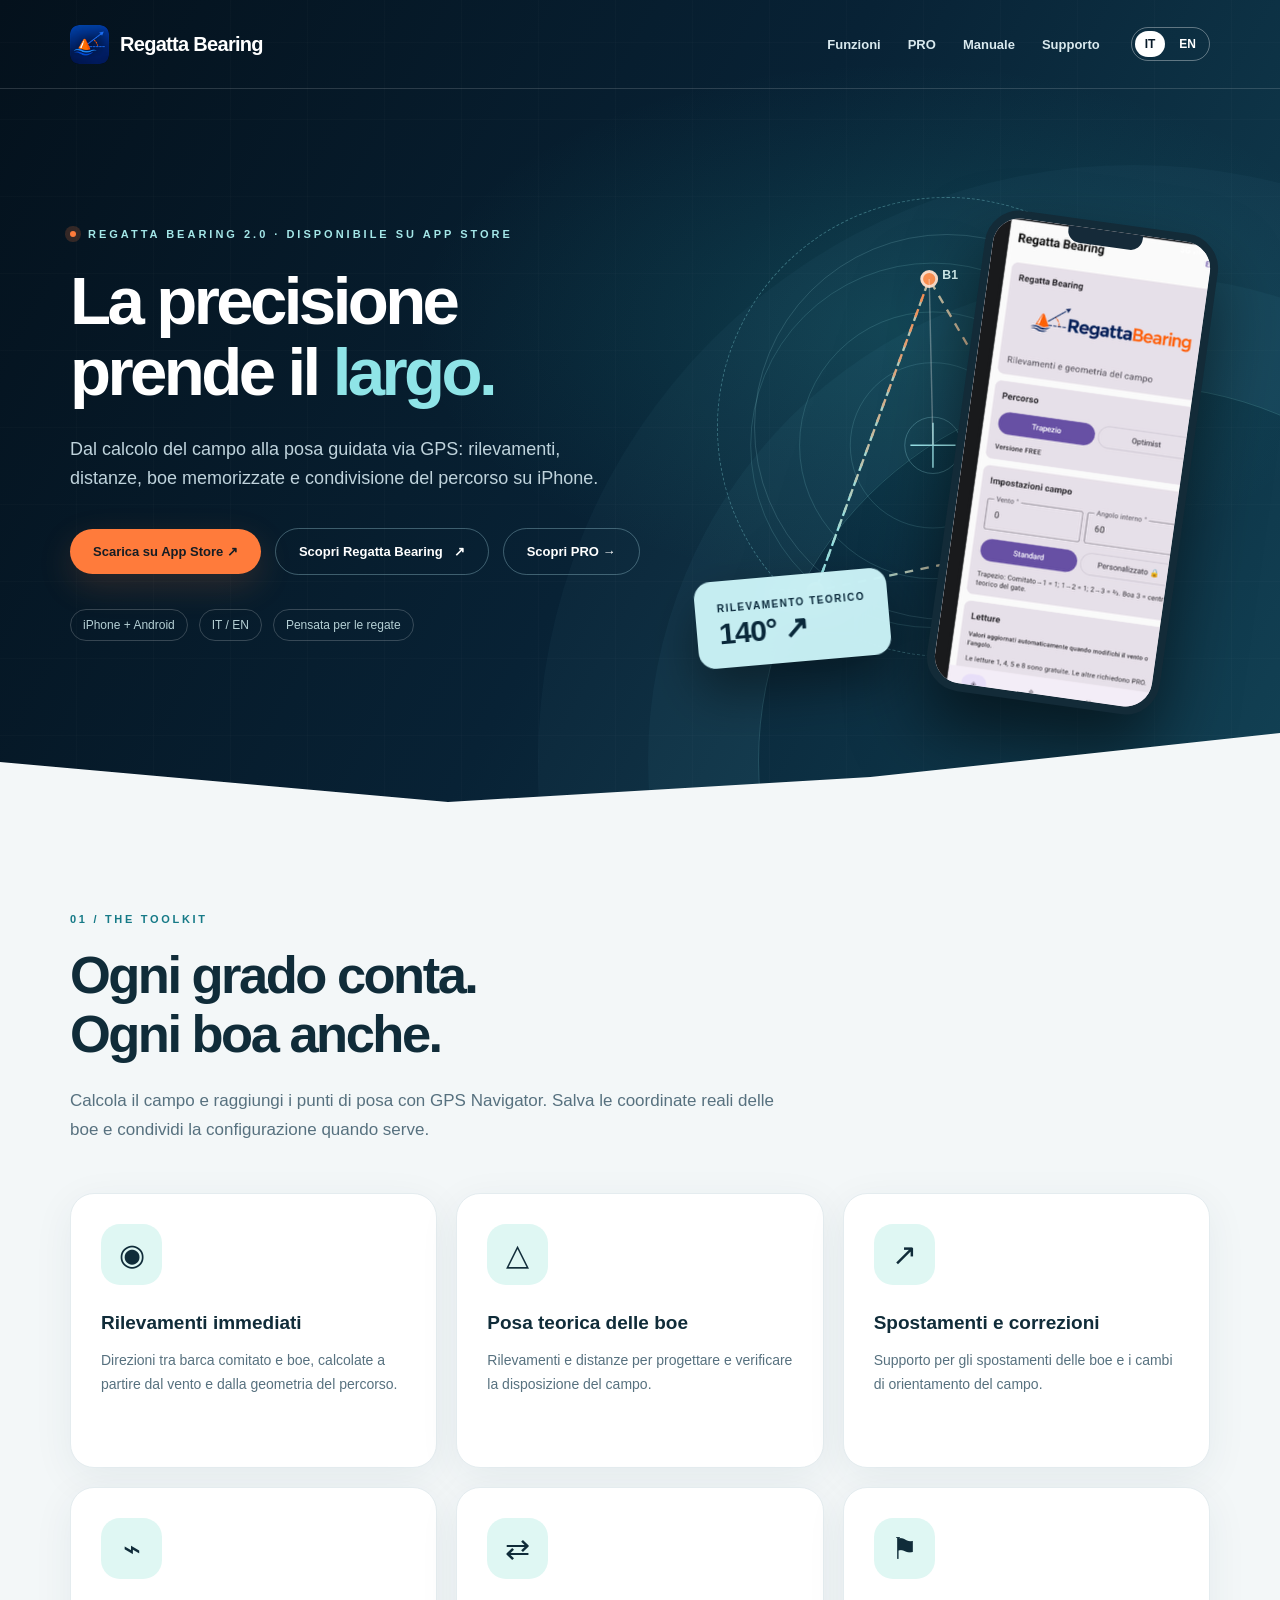
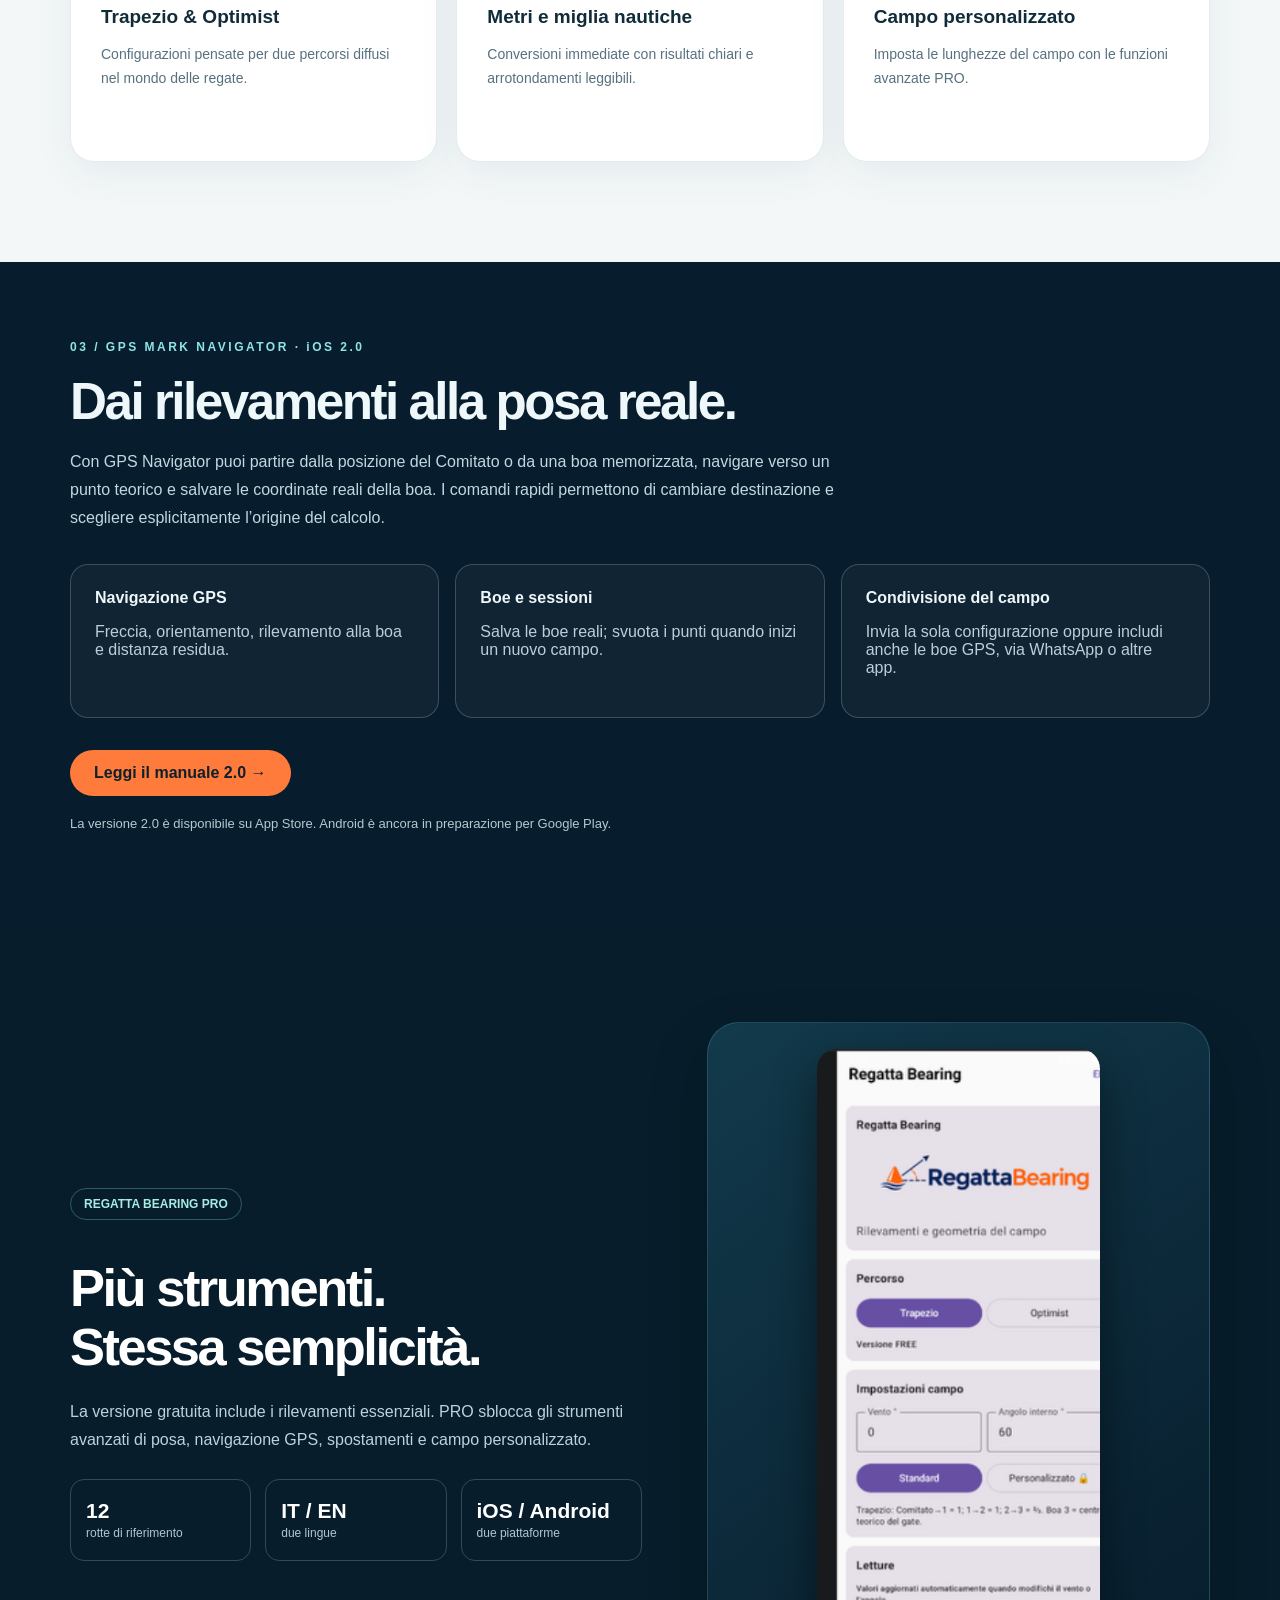
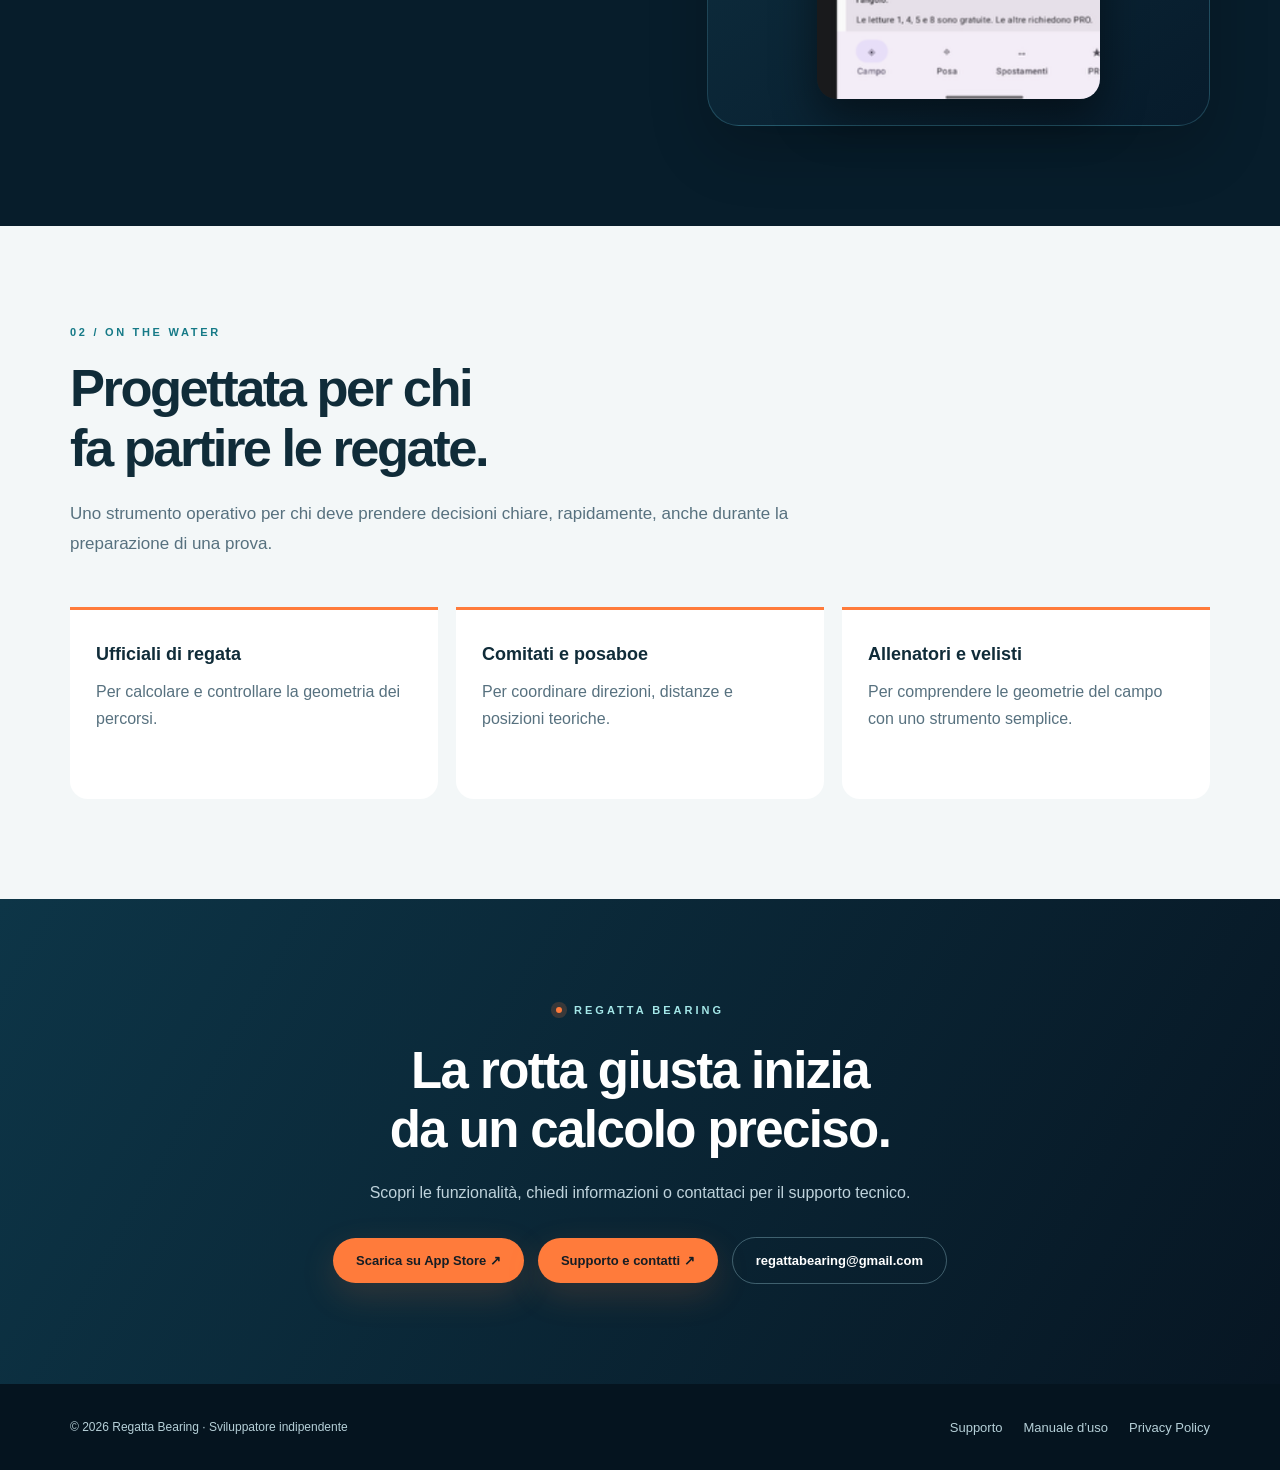
==== commit 7ada135a: "Add files via upload" ====
--- a/index.html
+++ b/index.html
@@ -1,6 +1,6 @@
 <!DOCTYPE html>
 
-<html lang="it"><head><meta charset="utf-8"/><meta content="width=device-width,initial-scale=1" name="viewport"/><meta content="#061827" name="theme-color"/><meta content="Regatta Bearing: precisione e geometria dei campi di regata. Rilevamenti, posa teorica e spostamenti per iOS e Android." name="description"/><title>Regatta Bearing — Precision on the water</title><link href="app-icon.png" rel="icon"/><style>
+<html lang="it"><head><meta charset="utf-8"/><meta content="width=device-width,initial-scale=1" name="viewport"/><meta content="#061827" name="theme-color"/><meta content="Regatta Bearing 2.0 per iPhone: rilevamenti, geometria, GPS Navigator per la posa delle boe, posizioni GPS salvate e condivisione del campo. Manuale IT/EN." name="description"/><title>Regatta Bearing — Precision on the water</title><link href="app-icon.png" rel="icon"/><style>
 :root{--navy:#061827;--mid:#0d3047;--cyan:#8fe4e7;--orange:#ff7b3b;--paper:#f3f7f8;--ink:#102c39;--soft:#57717f}*{box-sizing:border-box}html{scroll-behavior:smooth}body{margin:0;background:var(--paper);font-family:Inter,-apple-system,BlinkMacSystemFont,"Segoe UI",sans-serif;color:var(--ink);-webkit-font-smoothing:antialiased}a{color:inherit}button{font:inherit;cursor:pointer}.wrap{max-width:1200px;margin:auto;padding:0 30px}.header{position:absolute;top:0;left:0;right:0;z-index:5;border-bottom:1px solid #ffffff26}.nav{height:88px;display:flex;align-items:center;justify-content:space-between;gap:30px}.brand{display:flex;align-items:center;gap:11px;text-decoration:none;color:white;font-size:20px;font-weight:850;letter-spacing:-.7px}.brand img{width:39px;height:39px;object-fit:contain;border-radius:9px}.navright{display:flex;align-items:center;gap:31px}.navlinks{display:flex;align-items:center;gap:27px}.navlinks a{text-decoration:none;font-size:13px;color:#d9e9ee;font-weight:650;transition:color .2s}.navlinks a:hover{color:white}.lang{display:flex;gap:4px;border:1px solid #ffffff59;border-radius:50px;padding:3px}.lang button{background:transparent;color:#fff;border:0;border-radius:30px;padding:6px 10px;font-size:12px;font-weight:800}.lang button.on{background:white;color:var(--navy)}.hero{min-height:790px;position:relative;overflow:hidden;color:#fff;background:linear-gradient(118deg,#04111c 0%,#082235 51%,#124154 100%)}.hero:before{content:"";position:absolute;inset:0;background:radial-gradient(ellipse at 70% 40%,#2cb9b42b,transparent 38%),repeating-linear-gradient(0deg,transparent 0px,transparent 76px,#ffffff08 77px),repeating-linear-gradient(90deg,transparent 0px,transparent 76px,#ffffff08 77px);pointer-events:none}.hero:after{content:"";position:absolute;bottom:-40%;right:-18%;height:750px;width:750px;border:1px solid #88e1e333;border-radius:50%;box-shadow:0 0 0 110px #7bdde90a,0 0 0 220px #7bdde908;pointer-events:none}.hero-inner{position:relative;z-index:2;padding-top:177px;padding-bottom:125px;display:grid;grid-template-columns:minmax(0,1.04fr) minmax(0,.96fr);align-items:center;gap:44px}.kicker{display:inline-flex;align-items:center;gap:12px;text-transform:uppercase;letter-spacing:3px;font-size:11px;font-weight:850;color:#a4e7e8}.kicker:before{content:"";height:6px;width:6px;background:var(--orange);border-radius:50%;box-shadow:0 0 0 5px #ff7b3b30}.hero h1{margin:24px 0 27px;font-size:clamp(46px,5.25vw,75px);letter-spacing:-3.6px;line-height:1.06;font-weight:850;max-width:620px}.hero h1 em{font-style:normal;color:var(--cyan)}.lead{color:#bfd3dc;max-width:540px;font-size:18px;line-height:1.65;margin:0 0 34px;display:block}.actions{display:flex;align-items:center;gap:14px;flex-wrap:wrap}.primary,.outline{display:inline-flex;gap:11px;justify-content:center;align-items:center;text-decoration:none;border-radius:50px;padding:15px 23px;font-weight:800;font-size:13px;transition:transform .2s,background .2s}.primary{background:var(--orange);color:#151d24;box-shadow:0 12px 35px #ff7b3b29}.outline{border:1px solid #94c0cd65;color:white}.primary:hover,.outline:hover{transform:translateY(-3px)}.hero-meta{margin-top:34px;display:flex;flex-wrap:wrap;gap:11px;color:#b5d0d5;font-size:12px}.hero-meta span{padding:8px 12px;border:1px solid #ffffff31;border-radius:30px}.visual{height:510px;position:relative;display:flex;align-items:center;justify-content:center}.ring{width:460px;height:460px;border:1px dashed #86dde45b;border-radius:50%;position:absolute;top:20px;left:calc(50% - 230px);animation:spin 110s linear infinite}.ring:after{content:"";position:absolute;inset:36px;border:1px solid #a2e2e72c;border-radius:50%}@keyframes spin{to{transform:rotate(360deg)}}.field{width:100%;max-width:560px;position:absolute;top:25px;left:0;filter:drop-shadow(0 10px 35px #06151d55)}.phone{position:absolute;width:235px;height:485px;right:20px;top:43px;border:8px solid #132b38;border-radius:35px;background:#e7e2ea;transform:rotate(8deg);box-shadow:0 38px 70px #0008;overflow:hidden}.phone:before{content:"";position:absolute;background:#152a39;z-index:2;width:75px;height:16px;border-radius:0 0 12px 12px;top:0;left:calc(50% - 37px)}.phone img{width:100%;height:100%;object-fit:cover;object-position:top}.floatbox{position:absolute;left:12px;bottom:25px;backdrop-filter:blur(16px);background:#d4fcffeb;color:#09283a;border-radius:17px;padding:17px 22px;box-shadow:0 25px 50px #0006;transform:rotate(-5deg)}.floatbox b{display:block;font-size:30px;letter-spacing:-1px}.floatbox small{font-size:10px;text-transform:uppercase;letter-spacing:1.5px;font-weight:800}.wave{height:100px;background:var(--paper);clip-path:polygon(0 49%,35% 89%,68% 64%,100% 20%,100% 100%,0 100%);margin-top:-99px;position:relative;z-index:2}.section{padding:100px 0}.section-eyebrow{font-size:11px;text-transform:uppercase;font-weight:850;letter-spacing:2.7px;color:#167a87}.section h2{font-size:clamp(35px,4.1vw,57px);line-height:1.13;letter-spacing:-2.5px;margin:20px 0 22px;max-width:850px}.section-intro{color:var(--soft);max-width:735px;line-height:1.75;font-size:17px;margin:0 0 48px}.features{display:grid;grid-template-columns:repeat(3,1fr);gap:19px}.feature{background:#fff;border:1px solid #e4ecef;padding:30px 30px 38px;border-radius:24px;min-height:275px;box-shadow:0 10px 40px #173d5010;transition:transform .2s}.feature:hover{transform:translateY(-6px)}.symbol{font-size:30px;width:61px;height:61px;display:grid;place-items:center;background:#dff7f3;border-radius:19px;margin-bottom:26px}.feature h3{font-size:19px;line-height:1.3;margin:0 0 13px}.feature p{color:var(--soft);line-height:1.7;font-size:14px;margin:0}.product{background:#071d2b;color:#fff;overflow:hidden}.productgrid{display:grid;grid-template-columns:minmax(0,1fr) minmax(0,.88fr);align-items:center;gap:65px}.product h2{color:#fff}.product p{color:#bbd3dc;line-height:1.75;max-width:560px;margin:0 0 22px}.panel{background:linear-gradient(145deg,#123a4b,#071b2b);padding:26px;border:1px solid #5bacc345;border-radius:32px;position:relative;box-shadow:0 25px 60px #0003}.panel img{max-height:650px;width:auto;max-width:100%;display:block;margin:auto;border-radius:20px;box-shadow:0 20px 45px #0007}.tag{display:inline-block;border:1px solid #6ab4c366;color:#a5ece6;font-size:12px;font-weight:750;padding:8px 13px;border-radius:50px;margin-bottom:18px}.stats{display:grid;grid-template-columns:repeat(3,1fr);gap:14px;margin-top:25px}.stat{padding:19px 15px;border:1px solid #ffffff30;border-radius:14px}.stat strong{font-size:21px;display:block}.stat span{font-size:12px;color:#aec8d0}.audience{display:grid;grid-template-columns:repeat(3,1fr);gap:18px}.audience article{border-top:3px solid var(--orange);padding:24px 26px 32px;min-height:192px;background:#fff;border-radius:0 0 18px 18px}.audience h3{font-size:18px;line-height:1.35;margin:8px 0 12px}.audience p{color:var(--soft);line-height:1.7;margin:0}.endcap{padding:100px 30px;text-align:center;background:linear-gradient(120deg,#0d3547,#071623);color:#fff}.endcap h2{font-size:clamp(32px,4vw,51px);letter-spacing:-1.6px;line-height:1.17;margin:24px auto 19px;max-width:840px}.endcap p{color:#bfd3dc;line-height:1.75;max-width:610px;margin:0 auto 30px}.footer{background:#05141f;color:#b6d0d8;padding:34px 0}.footer .wrap{display:flex;justify-content:space-between;gap:24px;flex-wrap:wrap;align-items:center}.footer a{text-decoration:none;margin-left:21px;font-size:13px}.footer a:hover{text-decoration:underline}.footer small{font-size:12px}.it,.en{display:none}html[lang=it] .it,html[lang=en] .en{display:revert}html[lang=it] a.it.primary,html[lang=en] a.en.primary,html[lang=it] a.it.outline,html[lang=en] a.en.outline{display:inline-flex}html[lang=it] .it.flex,html[lang=en] .en.flex{display:flex}@media(max-width:960px){.hero-inner{grid-template-columns:1fr;padding-top:153px;gap:15px}.visual{height:450px;max-width:560px;margin:auto;width:100%}.hero{min-height:1000px}.features,.audience{grid-template-columns:1fr 1fr}.productgrid{grid-template-columns:1fr}.navlinks{gap:13px}}@media(max-width:600px){.wrap{padding:0 21px}.header .nav{height:70px}.brand{font-size:17px}.brand img{width:32px;height:32px}.navlinks{display:none}.hero-inner{padding-top:132px;padding-bottom:95px}.hero h1{letter-spacing:-2px;font-size:clamp(42px,10.6vw,58px);line-height:1.08}.lead{font-size:16px}.hero{min-height:930px}.visual{height:380px}.field{top:20px}.ring{transform:scale(.72);left:calc(50% - 230px);top:-24px}.phone{right:20px;width:195px;height:395px;top:20px}.floatbox{left:0;bottom:14px;padding:12px}.floatbox b{font-size:23px}.wave{height:60px;margin-top:-58px}.section{padding:69px 0}.features,.audience{grid-template-columns:1fr}.section h2{letter-spacing:-1.8px}.panel{padding:23px}.footer .wrap{display:block}.footer a{margin:12px 16px 0 0;display:inline-block}.stats{grid-template-columns:1fr 1fr 1fr}.stat{padding:12px 8px}.stat strong{font-size:16px}.stat span{font-size:10px}}
 @media(prefers-reduced-motion:reduce){*{scroll-behavior:auto!important;animation:none!important;transition:none!important}}
 
@@ -13,10 +13,10 @@
 @media(max-width:600px){.hero-inner{gap:30px}.section h2{font-size:clamp(34px,9vw,44px);line-height:1.15}.feature{min-height:auto;padding:27px}.audience article{min-height:auto}.product .stats{gap:7px}.endcap{padding:76px 22px}.endcap .actions{flex-direction:column}.endcap .actions a{max-width:100%;overflow-wrap:anywhere}.hero .visual{overflow:visible}}
 </style></head><body>
 <header class="header"><nav class="nav wrap"><a class="brand" href="/"><img alt="Regatta Bearing" src="app-icon.png"/>Regatta Bearing</a><div class="navright"><div class="navlinks"><a class="it" href="#funzioni">Funzioni</a><a class="en" href="#funzioni">Features</a><a href="#pro">PRO</a><a class="it" href="manuale.html">Manuale</a><a class="en" href="manuale.html">User guide</a><a class="it" href="support.html">Supporto</a><a class="en" href="support.html">Support</a></div><div class="lang"><button class="on" data-lang="it" type="button">IT</button><button data-lang="en" type="button">EN</button></div></div></nav></header>
-<main><section class="hero"><div class="wrap hero-inner"><div><div class="kicker">Race course precision · iOS &amp; Android</div><h1 class="it">La precisione<br/>prende il <em>largo.</em></h1><h1 class="en">Precision<br/>sets <em>sail.</em></h1><p class="lead it">Dal comitato di regata alla posa delle boe. Rilevamenti, geometria e distanze in uno strumento progettato per chi vive la vela sul campo.</p><p class="lead en">From the race committee to mark placement. Bearings, geometry and distances in one tool built for people who run sailing races.</p><div class="actions"><a aria-label="Scarica Regatta Bearing su App Store" class="primary it" href="https://apps.apple.com/us/app/regattabearing/id6820280883" rel="noopener noreferrer" target="_blank">Scarica su App Store ↗</a><a aria-label="Download Regatta Bearing on the App Store" class="primary en" href="https://apps.apple.com/us/app/regattabearing/id6820280883" rel="noopener noreferrer" target="_blank">Download on the App Store ↗</a><a class="outline it" href="#funzioni">Scopri Regatta Bearing <span>↗</span></a><a class="outline en" href="#funzioni">Explore Regatta Bearing <span>↗</span></a><a class="outline it" href="#pro">Scopri PRO →</a><a class="outline en" href="#pro">Explore PRO →</a></div><div class="hero-meta"><span>iPhone + Android</span><span>IT / EN</span><span class="it">Pensata per le regate</span><span class="en">Built for racing</span></div></div><div aria-label="Illustrazione di un campo di regata con anteprima dell'app" class="visual"><div class="ring"></div><svg aria-label="Geometria di un campo di regata" class="field" role="img" viewbox="0 0 560 515"><defs><lineargradient id="route" x1="0" x2="1"><stop stop-color="#8ee8ee"></stop><stop offset="1" stop-color="#ff8c4e"></stop></lineargradient></defs><g fill="none" stroke="#82cdd1" stroke-opacity=".2"><circle cx="265" cy="259" r="194"></circle><circle cx="265" cy="259" r="142"></circle><circle cx="265" cy="259" r="88"></circle></g><g fill="none" stroke="url(#route)" stroke-dasharray="9 8" stroke-width="2.5"><path d="M140 414 L261 82 L420 356 L140 414"></path><path d="M261 82 L140 414"></path></g><g fill="#ff9252" stroke="#ffdfcb" stroke-width="3"><circle cx="140" cy="414" r="8"></circle><circle cx="261" cy="82" r="8"></circle><circle cx="420" cy="356" r="8"></circle></g><g fill="#d9f7f7" font-family="sans-serif" font-size="13" font-weight="700"><text x="275" y="82">B1</text><text x="90" y="422">COM</text><text x="429" y="363">B2</text></g><g fill="none" stroke="#9eeaf0" transform="translate(265 259)"><path d="M0 -24 L0 24 M-24 0 L24 0" stroke-width="1.6"></path><circle r="30" stroke-opacity=".3"></circle></g><path d="M265 259 L261 82" stroke="#ffffff55" stroke-width="1.5"></path></svg><div class="phone"><img alt="Anteprima reale di Regatta Bearing su Android" src="android-preview.png"/></div><div class="floatbox"><small class="it">Rilevamento teorico</small><small class="en">Calculated bearing</small><b>140° ↗</b></div></div></div></section><div class="wave"></div>
-<section class="section" id="funzioni"><div class="wrap"><span class="section-eyebrow">01 / THE TOOLKIT</span><h2 class="it">Ogni grado conta.<br/>Ogni boa anche.</h2><h2 class="en">Every degree counts.<br/>Every mark matters.</h2><p class="section-intro it">Le funzioni essenziali per leggere, impostare e correggere la geometria di un campo di regata, senza complicare il lavoro a bordo.</p><p class="section-intro en">The essentials to understand, set up and adjust race-course geometry — without slowing down your work on the water.</p><div class="features"><article class="feature"><div class="symbol">◉</div><h3 class="it">Rilevamenti immediati</h3><h3 class="en">Instant bearings</h3><p class="it">Direzioni tra barca comitato e boe, calcolate a partire dal vento e dalla geometria del percorso.</p><p class="en">Directions between the committee boat and marks, derived from wind and course geometry.</p></article><article class="feature"><div class="symbol">△</div><h3 class="it">Posa teorica delle boe</h3><h3 class="en">Theoretical mark placement</h3><p class="it">Rilevamenti e distanze per progettare e verificare la disposizione del campo.</p><p class="en">Bearings and distances to plan and check your race-course layout.</p></article><article class="feature"><div class="symbol">↗</div><h3 class="it">Spostamenti e correzioni</h3><h3 class="en">Adjustments and offsets</h3><p class="it">Supporto per gli spostamenti delle boe e i cambi di orientamento del campo.</p><p class="en">Support for mark offsets and race-course orientation changes.</p></article><article class="feature"><div class="symbol">⌁</div><h3>Trapezio &amp; Optimist</h3><p class="it">Configurazioni pensate per due percorsi diffusi nel mondo delle regate.</p><p class="en">Configurations designed for two established sailing race courses.</p></article><article class="feature"><div class="symbol">⇄</div><h3 class="it">Metri e miglia nautiche</h3><h3 class="en">Meters and nautical miles</h3><p class="it">Conversioni immediate con risultati chiari e arrotondamenti leggibili.</p><p class="en">Quick conversions with clear, easy-to-read results.</p></article><article class="feature"><div class="symbol">⚑</div><h3 class="it">Campo personalizzato</h3><h3 class="en">Custom course</h3><p class="it">Imposta le lunghezze del campo con le funzioni avanzate PRO.</p><p class="en">Configure course lengths with advanced PRO features.</p></article></div></div></section>
-<section class="section product" id="pro"><div class="wrap productgrid"><div><span class="tag">REGATTA BEARING PRO</span><h2 class="it">Più strumenti.<br/>Stessa semplicità.</h2><h2 class="en">More capability.<br/>Same simplicity.</h2><p class="it">La versione gratuita offre i rilevamenti essenziali. PRO amplia il controllo sul campo con ulteriori direzioni, posa teorica, spostamenti e configurazioni personalizzate.</p><p class="en">The free version covers essential bearings. PRO expands your toolkit with additional directions, theoretical mark placement, adjustments and custom configurations.</p><div class="stats"><div class="stat"><strong>12</strong><span class="it">rotte di riferimento</span><span class="en">reference routes</span></div><div class="stat"><strong>IT / EN</strong><span class="it">due lingue</span><span class="en">two languages</span></div><div class="stat"><strong>iOS / Android</strong><span class="it">due piattaforme</span><span class="en">two platforms</span></div></div></div><div class="panel"><img alt="Schermata dell'app Regatta Bearing" src="android-preview.png"/></div></div></section>
+<main><section class="hero"><div class="wrap hero-inner"><div><div class="kicker">Regatta Bearing 2.0 · Disponibile su App Store</div><h1 class="it">La precisione<br/>prende il <em>largo.</em></h1><h1 class="en">Precision<br/>sets <em>sail.</em></h1><p class="lead it">Dal calcolo del campo alla posa guidata via GPS: rilevamenti, distanze, boe memorizzate e condivisione del percorso su iPhone.</p><p class="lead en">From course calculations to GPS-assisted mark laying: bearings, distances, saved marks and course sharing on iPhone.</p><div class="actions"><a aria-label="Scarica Regatta Bearing su App Store" class="primary it" href="https://apps.apple.com/us/app/regattabearing/id6820280883" rel="noopener noreferrer" target="_blank">Scarica su App Store ↗</a><a aria-label="Download Regatta Bearing on the App Store" class="primary en" href="https://apps.apple.com/us/app/regattabearing/id6820280883" rel="noopener noreferrer" target="_blank">Download on the App Store ↗</a><a class="outline it" href="#funzioni">Scopri Regatta Bearing <span>↗</span></a><a class="outline en" href="#funzioni">Explore Regatta Bearing <span>↗</span></a><a class="outline it" href="#pro">Scopri PRO →</a><a class="outline en" href="#pro">Explore PRO →</a></div><div class="hero-meta"><span>iPhone + Android</span><span>IT / EN</span><span class="it">Pensata per le regate</span><span class="en">Built for racing</span></div></div><div aria-label="Illustrazione di un campo di regata con anteprima dell'app" class="visual"><div class="ring"></div><svg aria-label="Geometria di un campo di regata" class="field" role="img" viewbox="0 0 560 515"><defs><lineargradient id="route" x1="0" x2="1"><stop stop-color="#8ee8ee"></stop><stop offset="1" stop-color="#ff8c4e"></stop></lineargradient></defs><g fill="none" stroke="#82cdd1" stroke-opacity=".2"><circle cx="265" cy="259" r="194"></circle><circle cx="265" cy="259" r="142"></circle><circle cx="265" cy="259" r="88"></circle></g><g fill="none" stroke="url(#route)" stroke-dasharray="9 8" stroke-width="2.5"><path d="M140 414 L261 82 L420 356 L140 414"></path><path d="M261 82 L140 414"></path></g><g fill="#ff9252" stroke="#ffdfcb" stroke-width="3"><circle cx="140" cy="414" r="8"></circle><circle cx="261" cy="82" r="8"></circle><circle cx="420" cy="356" r="8"></circle></g><g fill="#d9f7f7" font-family="sans-serif" font-size="13" font-weight="700"><text x="275" y="82">B1</text><text x="90" y="422">COM</text><text x="429" y="363">B2</text></g><g fill="none" stroke="#9eeaf0" transform="translate(265 259)"><path d="M0 -24 L0 24 M-24 0 L24 0" stroke-width="1.6"></path><circle r="30" stroke-opacity=".3"></circle></g><path d="M265 259 L261 82" stroke="#ffffff55" stroke-width="1.5"></path></svg><div class="phone"><img alt="Anteprima reale di Regatta Bearing su Android" src="android-preview.png"/></div><div class="floatbox"><small class="it">Rilevamento teorico</small><small class="en">Calculated bearing</small><b>140° ↗</b></div></div></div></section><div class="wave"></div>
+<section class="section" id="funzioni"><div class="wrap"><span class="section-eyebrow">01 / THE TOOLKIT</span><h2 class="it">Ogni grado conta.<br/>Ogni boa anche.</h2><h2 class="en">Every degree counts.<br/>Every mark matters.</h2><p class="section-intro it">Calcola il campo e raggiungi i punti di posa con GPS Navigator. Salva le coordinate reali delle boe e condividi la configurazione quando serve.</p><p class="section-intro en">Calculate your course and navigate toward planned positions with GPS Navigator. Save real mark coordinates and share course settings when needed.</p><div class="features"><article class="feature"><div class="symbol">◉</div><h3 class="it">Rilevamenti immediati</h3><h3 class="en">Instant bearings</h3><p class="it">Direzioni tra barca comitato e boe, calcolate a partire dal vento e dalla geometria del percorso.</p><p class="en">Directions between the committee boat and marks, derived from wind and course geometry.</p></article><article class="feature"><div class="symbol">△</div><h3 class="it">Posa teorica delle boe</h3><h3 class="en">Theoretical mark placement</h3><p class="it">Rilevamenti e distanze per progettare e verificare la disposizione del campo.</p><p class="en">Bearings and distances to plan and check your race-course layout.</p></article><article class="feature"><div class="symbol">↗</div><h3 class="it">Spostamenti e correzioni</h3><h3 class="en">Adjustments and offsets</h3><p class="it">Supporto per gli spostamenti delle boe e i cambi di orientamento del campo.</p><p class="en">Support for mark offsets and race-course orientation changes.</p></article><article class="feature"><div class="symbol">⌁</div><h3>Trapezio &amp; Optimist</h3><p class="it">Configurazioni pensate per due percorsi diffusi nel mondo delle regate.</p><p class="en">Configurations designed for two established sailing race courses.</p></article><article class="feature"><div class="symbol">⇄</div><h3 class="it">Metri e miglia nautiche</h3><h3 class="en">Meters and nautical miles</h3><p class="it">Conversioni immediate con risultati chiari e arrotondamenti leggibili.</p><p class="en">Quick conversions with clear, easy-to-read results.</p></article><article class="feature"><div class="symbol">⚑</div><h3 class="it">Campo personalizzato</h3><h3 class="en">Custom course</h3><p class="it">Imposta le lunghezze del campo con le funzioni avanzate PRO.</p><p class="en">Configure course lengths with advanced PRO features.</p></article></div></div></section>
+<section class="section" id="gps-navigator" style="padding:78px 0;background:#071c2c;color:#eef8fa"><div class="wrap"><div style="font-size:12px;letter-spacing:2.5px;color:#8fe4e7;font-weight:800;margin-bottom:20px">03 / GPS MARK NAVIGATOR · iOS 2.0</div><h2 class="it" style="font-size:clamp(32px,4vw,52px);line-height:1.1;margin:0 0 18px">Dai rilevamenti alla posa reale.</h2><h2 class="en" style="font-size:clamp(32px,4vw,52px);line-height:1.1;margin:0 0 18px">From bearings to real mark placement.</h2><p class="it" style="max-width:770px;line-height:1.75;color:#c2d8e0">Con GPS Navigator puoi partire dalla posizione del Comitato o da una boa memorizzata, navigare verso un punto teorico e salvare le coordinate reali della boa. I comandi rapidi permettono di cambiare destinazione e scegliere esplicitamente l’origine del calcolo.</p><p class="en" style="max-width:770px;line-height:1.75;color:#c2d8e0">GPS Navigator lets you start from the Race Committee or a saved mark, navigate to a planned position, and record the actual GPS mark coordinates. Quick controls let you switch destinations and explicitly choose the calculation origin.</p><div style="display:grid;grid-template-columns:repeat(auto-fit,minmax(210px,1fr));gap:16px;margin:32px 0"><div style="padding:24px;border-radius:18px;border:1px solid #ffffff31;background:#ffffff0a"><strong class="it">Navigazione GPS</strong><strong class="en">GPS navigation</strong><p class="it" style="color:#bad0d8">Freccia, orientamento, rilevamento alla boa e distanza residua.</p><p class="en" style="color:#bad0d8">Arrow, heading, bearing to mark and remaining distance.</p></div><div style="padding:24px;border-radius:18px;border:1px solid #ffffff31;background:#ffffff0a"><strong class="it">Boe e sessioni</strong><strong class="en">Marks and sessions</strong><p class="it" style="color:#bad0d8">Salva le boe reali; svuota i punti quando inizi un nuovo campo.</p><p class="en" style="color:#bad0d8">Save real mark positions; clear saved points for a new course.</p></div><div style="padding:24px;border-radius:18px;border:1px solid #ffffff31;background:#ffffff0a"><strong class="it">Condivisione del campo</strong><strong class="en">Course sharing</strong><p class="it" style="color:#bad0d8">Invia la sola configurazione oppure includi anche le boe GPS, via WhatsApp o altre app.</p><p class="en" style="color:#bad0d8">Share settings only or include GPS marks, via WhatsApp or other apps.</p></div></div><a href="manuale.html" style="display:inline-flex;background:#ff7b3b;color:#10202b;border-radius:28px;padding:14px 24px;font-weight:800;text-decoration:none"><span class="it">Leggi il manuale 2.0 →</span><span class="en">Read the 2.0 guide →</span></a><p class="it" style="font-size:13px;color:#b4cad2;margin-top:20px">La versione 2.0 è disponibile su App Store. Android è ancora in preparazione per Google Play.</p><p class="en" style="font-size:13px;color:#b4cad2;margin-top:20px">Version 2.0 is available on the App Store. Android is still being prepared for Google Play.</p></div></section><section class="section product" id="pro"><div class="wrap productgrid"><div><span class="tag">REGATTA BEARING PRO</span><h2 class="it">Più strumenti.<br/>Stessa semplicità.</h2><h2 class="en">More capability.<br/>Same simplicity.</h2><p class="it">La versione gratuita include i rilevamenti essenziali. PRO sblocca gli strumenti avanzati di posa, navigazione GPS, spostamenti e campo personalizzato.</p><p class="en">FREE includes essential bearings. PRO unlocks advanced mark placement, GPS navigation, adjustments and custom course configuration.</p><div class="stats"><div class="stat"><strong>12</strong><span class="it">rotte di riferimento</span><span class="en">reference routes</span></div><div class="stat"><strong>IT / EN</strong><span class="it">due lingue</span><span class="en">two languages</span></div><div class="stat"><strong>iOS / Android</strong><span class="it">due piattaforme</span><span class="en">two platforms</span></div></div></div><div class="panel"><img alt="Schermata dell'app Regatta Bearing" src="android-preview.png"/></div></div></section>
 <section class="section"><div class="wrap"><span class="section-eyebrow">02 / ON THE WATER</span><h2 class="it">Progettata per chi<br/>fa partire le regate.</h2><h2 class="en">Designed for the people<br/>who make racing happen.</h2><p class="section-intro it">Uno strumento operativo per chi deve prendere decisioni chiare, rapidamente, anche durante la preparazione di una prova.</p><p class="section-intro en">An operational tool for people who need clear, quick decisions while preparing a race.</p><div class="audience"><article><h3 class="it">Ufficiali di regata</h3><h3 class="en">Race officials</h3><p class="it">Per calcolare e controllare la geometria dei percorsi.</p><p class="en">To calculate and verify course geometry.</p></article><article><h3 class="it">Comitati e posaboe</h3><h3 class="en">Committees &amp; mark crews</h3><p class="it">Per coordinare direzioni, distanze e posizioni teoriche.</p><p class="en">To coordinate bearings, distances and theoretical positions.</p></article><article><h3 class="it">Allenatori e velisti</h3><h3 class="en">Coaches &amp; sailors</h3><p class="it">Per comprendere le geometrie del campo con uno strumento semplice.</p><p class="en">To understand race-course geometry with a straightforward tool.</p></article></div></div></section>
-<section class="section" id="gps-2"><div class="wrap"><span class="section-eyebrow">03 / NEXT RELEASE</span><h2 class="it">Navigazione GPS e condivisione del campo.</h2><h2 class="en">GPS navigation and course sharing.</h2><p class="section-intro it">In preparazione per Regatta Bearing 2.0: guida alla posa delle boe con GPS, salvataggio delle posizioni e condivisione del campo tramite WhatsApp tra iOS e Android. Queste funzioni sono in fase di test e non sono ancora incluse nella versione iOS 1.0 pubblicata.</p><p class="section-intro en">Coming in Regatta Bearing 2.0: GPS-guided mark laying, saved mark locations and WhatsApp course sharing across iOS and Android. These features are in testing and are not yet part of the published iOS 1.0 release.</p><div class="actions"><a class="primary it" href="manuale.html?lang=it">Leggi il manuale ↗</a><a class="primary en" href="manuale.html?lang=en">Read the user guide ↗</a></div></div></section><section class="endcap"><span class="kicker">REGATTA BEARING</span><h2 class="it">La rotta giusta inizia<br/>da un calcolo preciso.</h2><h2 class="en">A better course starts<br/>with a precise bearing.</h2><p class="it">Scopri le funzionalità, chiedi informazioni o contattaci per il supporto tecnico.</p><p class="en">Explore the features, ask questions or get technical support.</p><div class="actions" style="justify-content:center"><a class="primary it" href="https://apps.apple.com/us/app/regattabearing/id6820280883" rel="noopener noreferrer" target="_blank">Scarica su App Store ↗</a><a class="primary en" href="https://apps.apple.com/us/app/regattabearing/id6820280883" rel="noopener noreferrer" target="_blank">Download on the App Store ↗</a><a class="primary it" href="support.html">Supporto e contatti ↗</a><a class="primary en" href="support.html">Support &amp; contact ↗</a><a class="outline" href="mailto:regattabearing@gmail.com">regattabearing@gmail.com</a></div></section></main>
+<section class="endcap"><span class="kicker">REGATTA BEARING</span><h2 class="it">La rotta giusta inizia<br/>da un calcolo preciso.</h2><h2 class="en">A better course starts<br/>with a precise bearing.</h2><p class="it">Scopri le funzionalità, chiedi informazioni o contattaci per il supporto tecnico.</p><p class="en">Explore the features, ask questions or get technical support.</p><div class="actions" style="justify-content:center"><a class="primary it" href="https://apps.apple.com/us/app/regattabearing/id6820280883" rel="noopener noreferrer" target="_blank">Scarica su App Store ↗</a><a class="primary en" href="https://apps.apple.com/us/app/regattabearing/id6820280883" rel="noopener noreferrer" target="_blank">Download on the App Store ↗</a><a class="primary it" href="support.html">Supporto e contatti ↗</a><a class="primary en" href="support.html">Support &amp; contact ↗</a><a class="outline" href="mailto:regattabearing@gmail.com">regattabearing@gmail.com</a></div></section></main>
 <footer class="footer"><div class="wrap"><small>© <span id="year">2026</span> Regatta Bearing · <span class="it">Sviluppatore indipendente</span><span class="en">Independent developer</span></small><div><a class="it" href="support.html">Supporto</a><a class="en" href="support.html">Support</a><a class="it" href="manuale.html">Manuale d’uso</a><a class="en" href="manuale.html">User guide</a><a class="it" href="privacy.html">Privacy Policy</a><a class="en" href="privacy.html">Privacy policy</a></div></div></footer>
 <script>(function(){const buttons=document.querySelectorAll('[data-lang]');function setLang(l){document.documentElement.lang=l;buttons.forEach(b=>b.classList.toggle('on',b.dataset.lang===l));try{localStorage.setItem('rb_lang',l)}catch(e){}}buttons.forEach(b=>b.addEventListener('click',()=>setLang(b.dataset.lang)));let initial='it';try{initial=localStorage.getItem('rb_lang')||'it'}catch(e){}setLang(initial==='en'?'en':'it');document.getElementById('year').textContent=new Date().getFullYear()})();</script></body></html>
